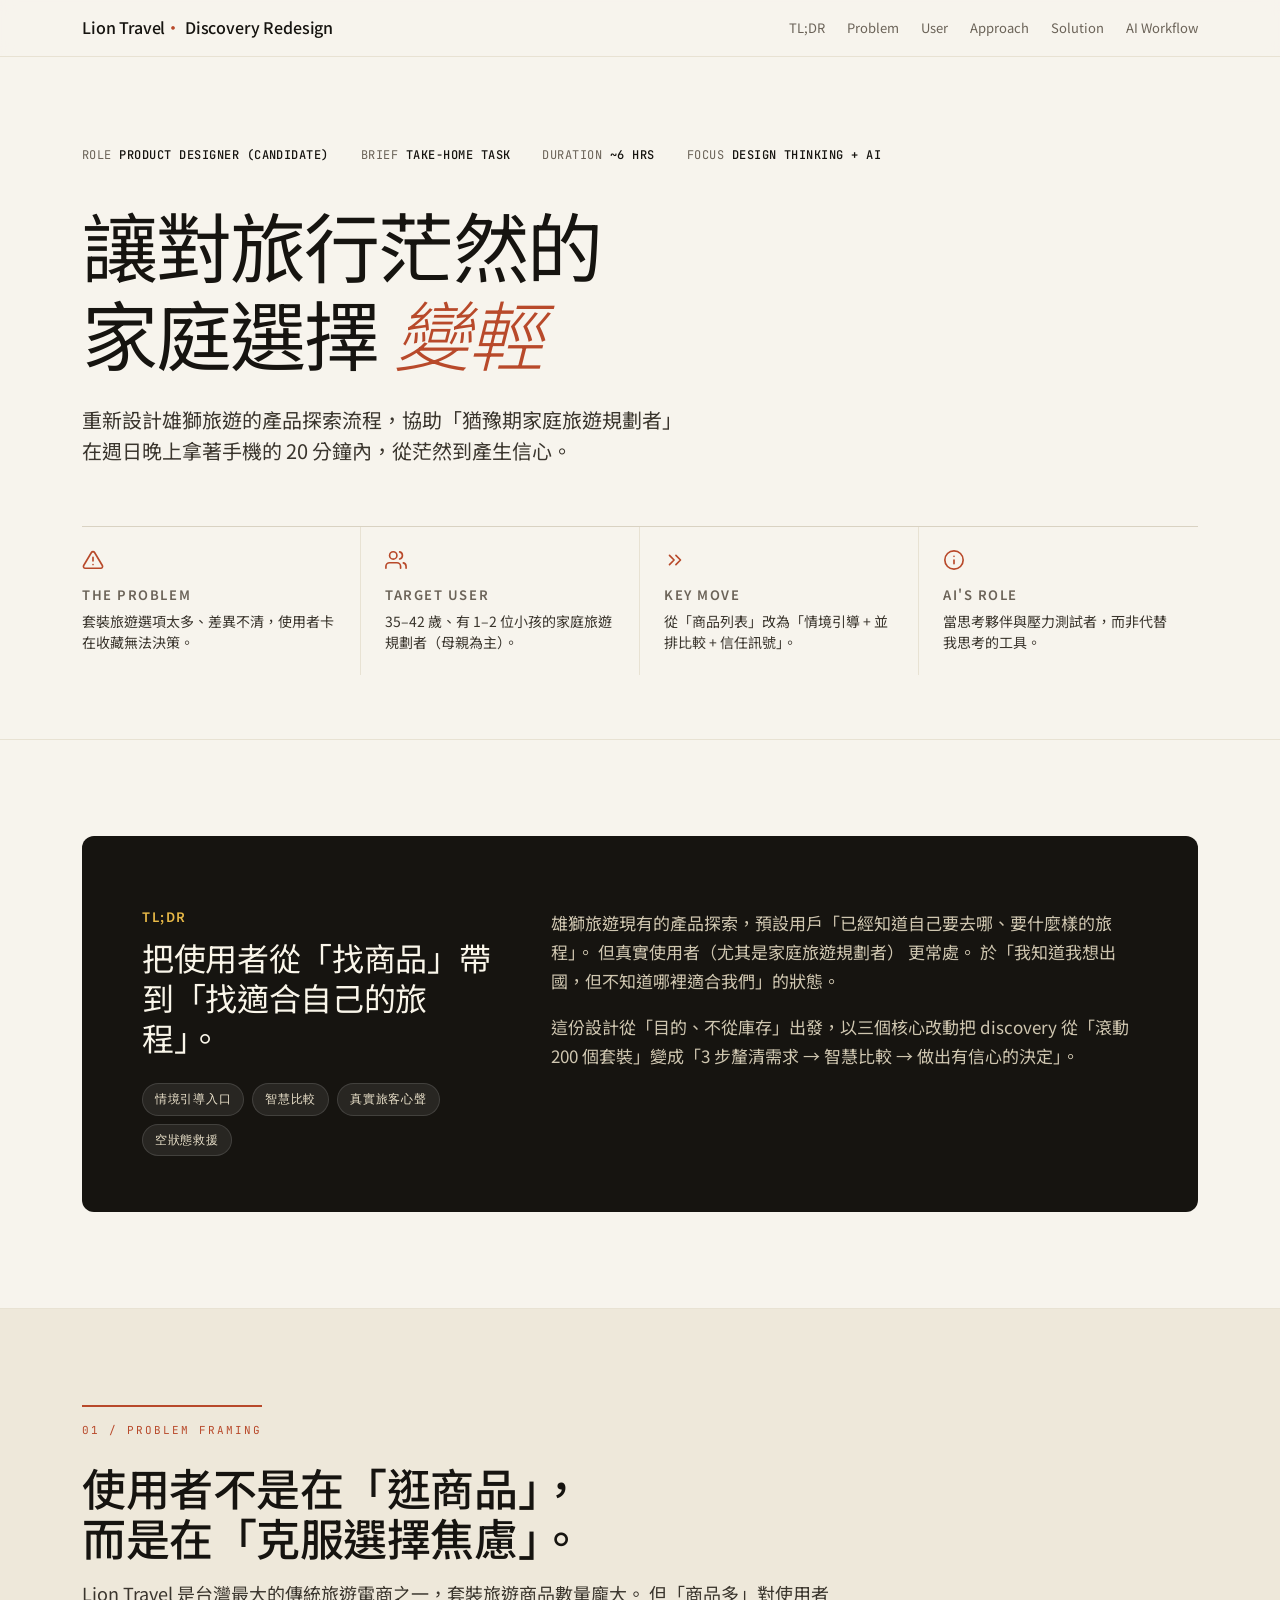
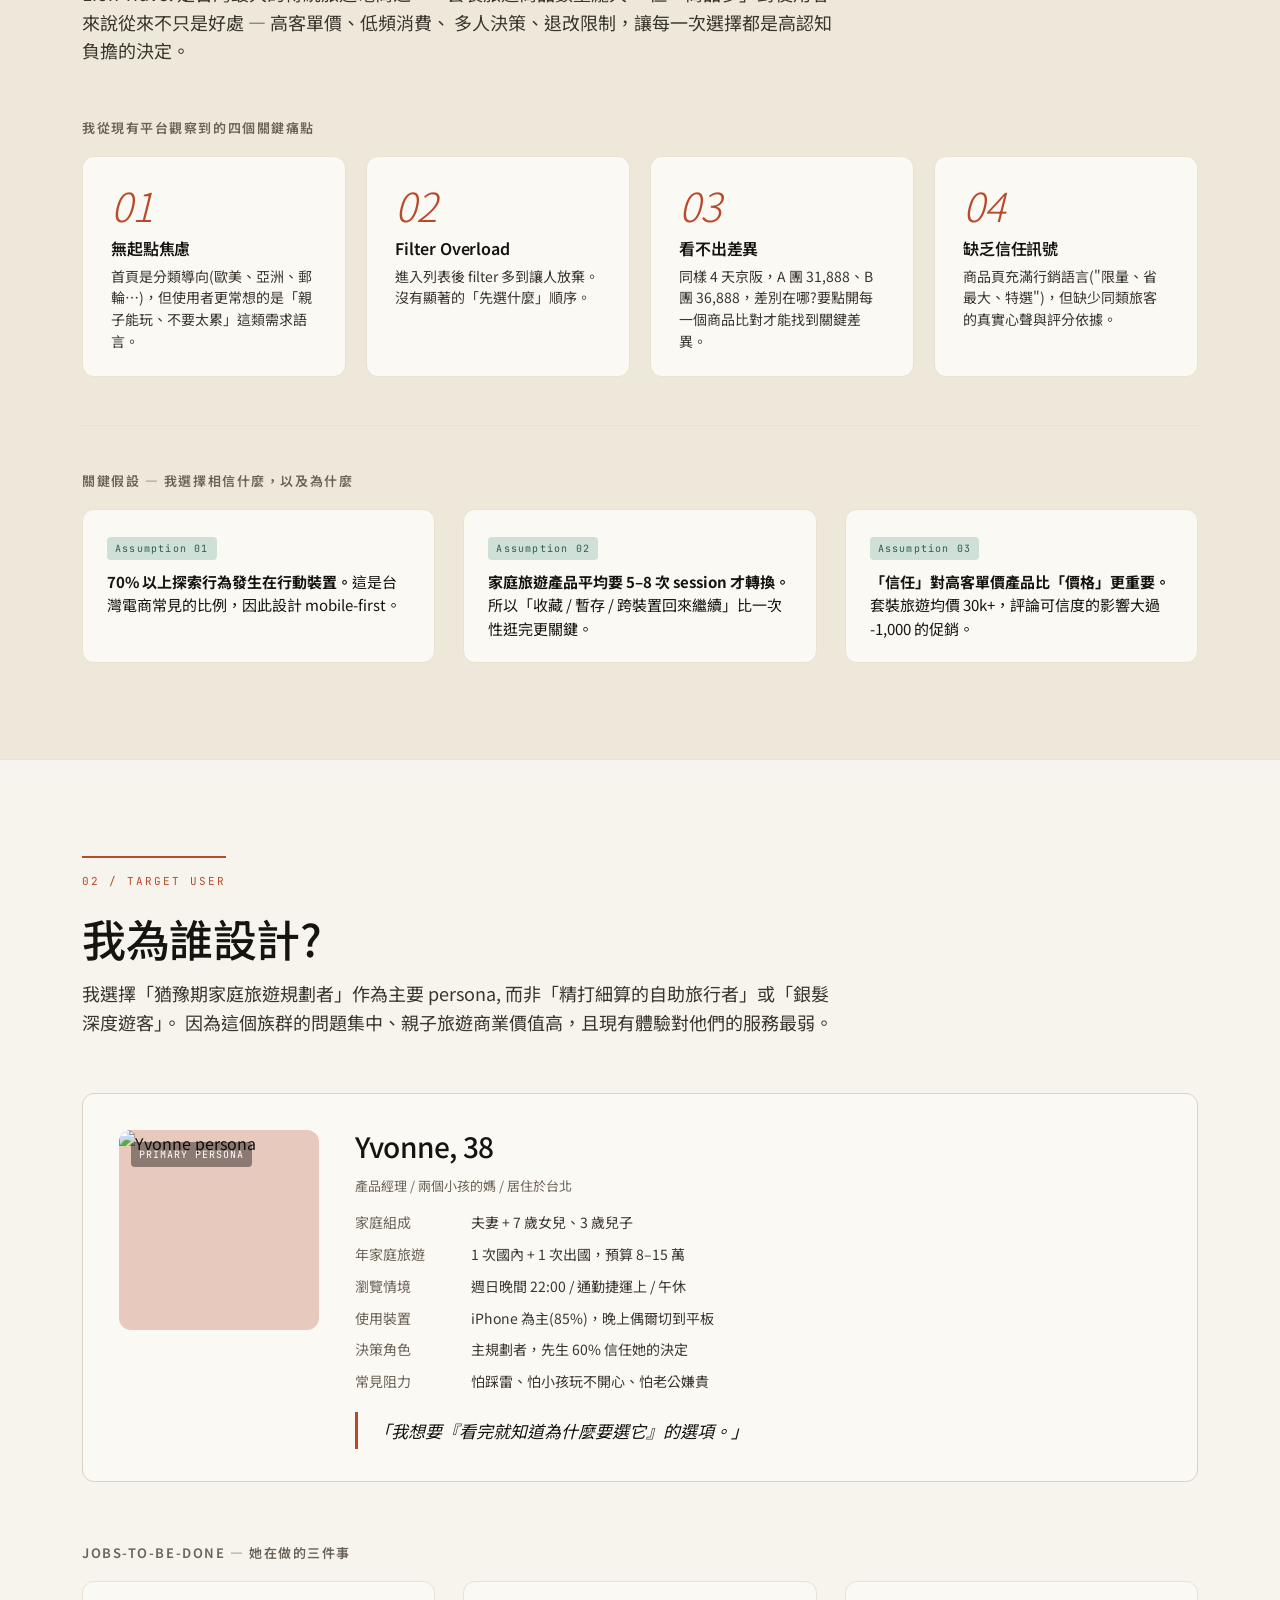
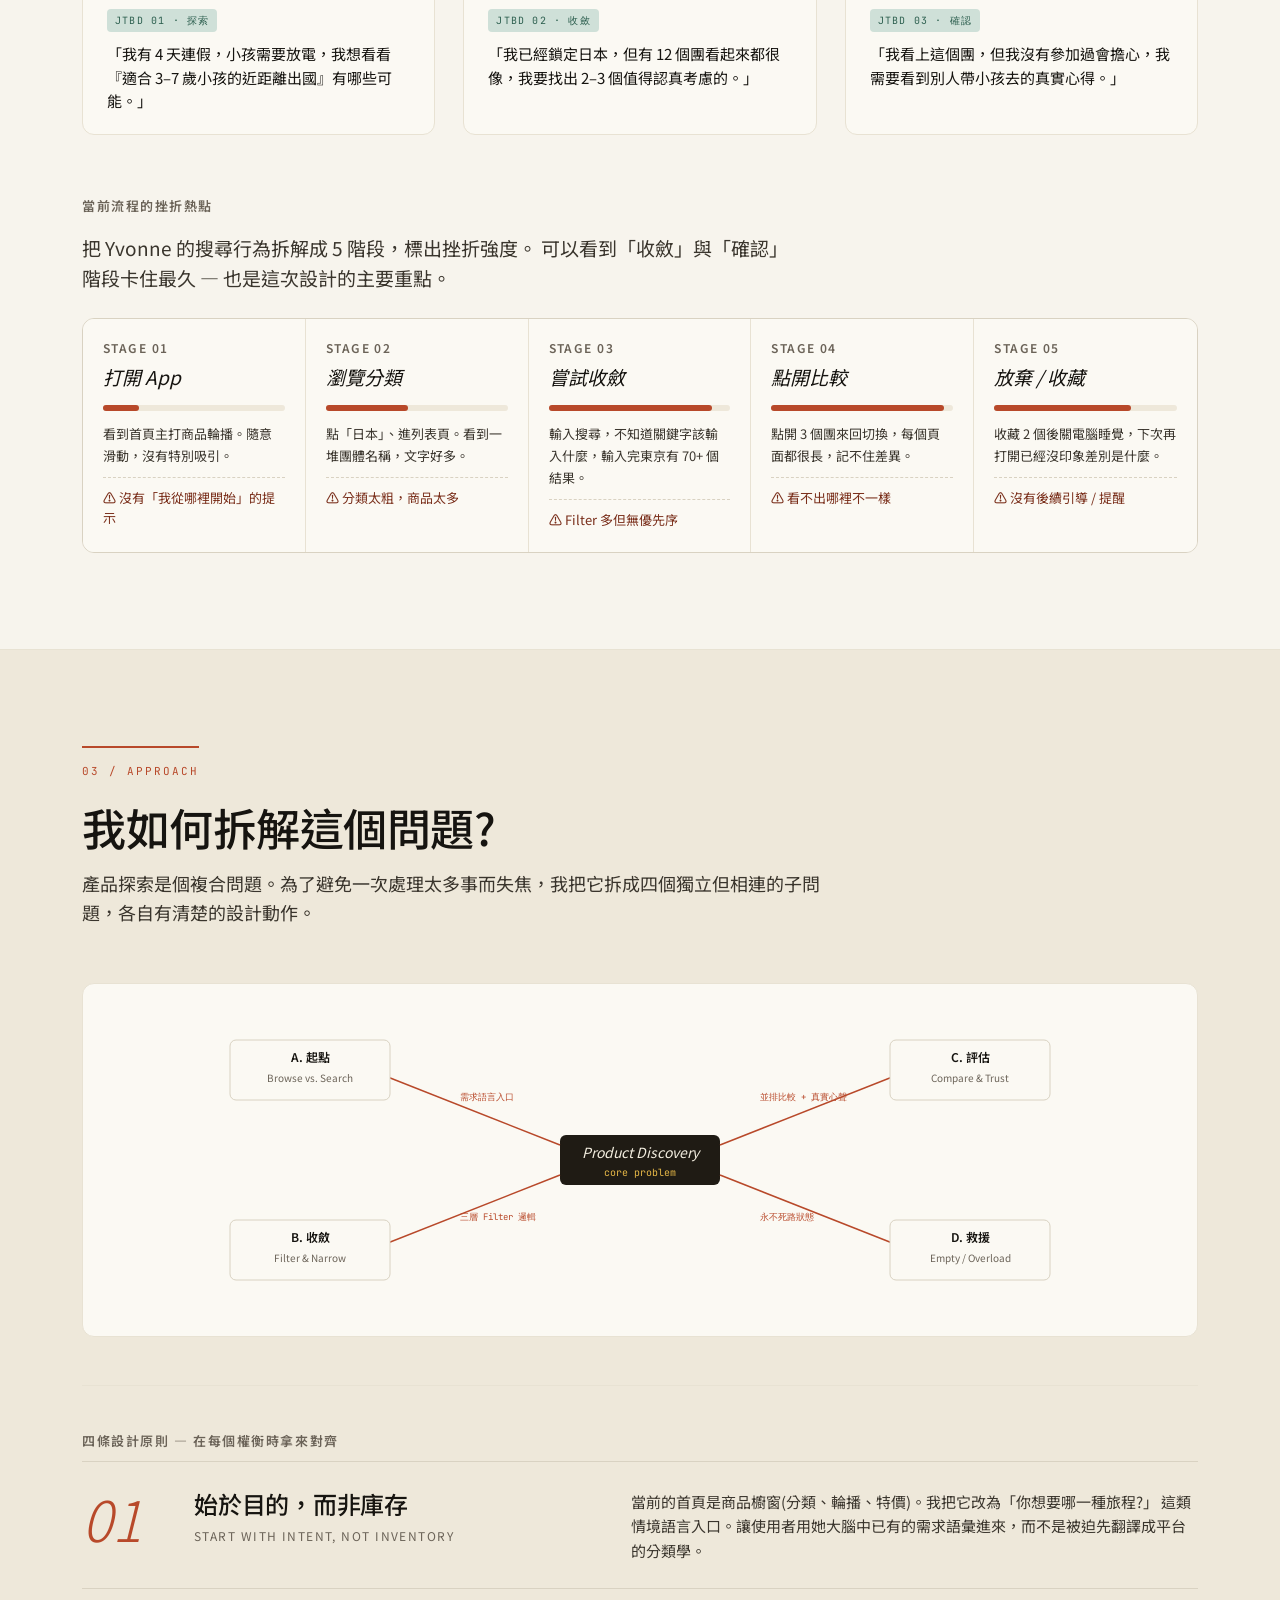
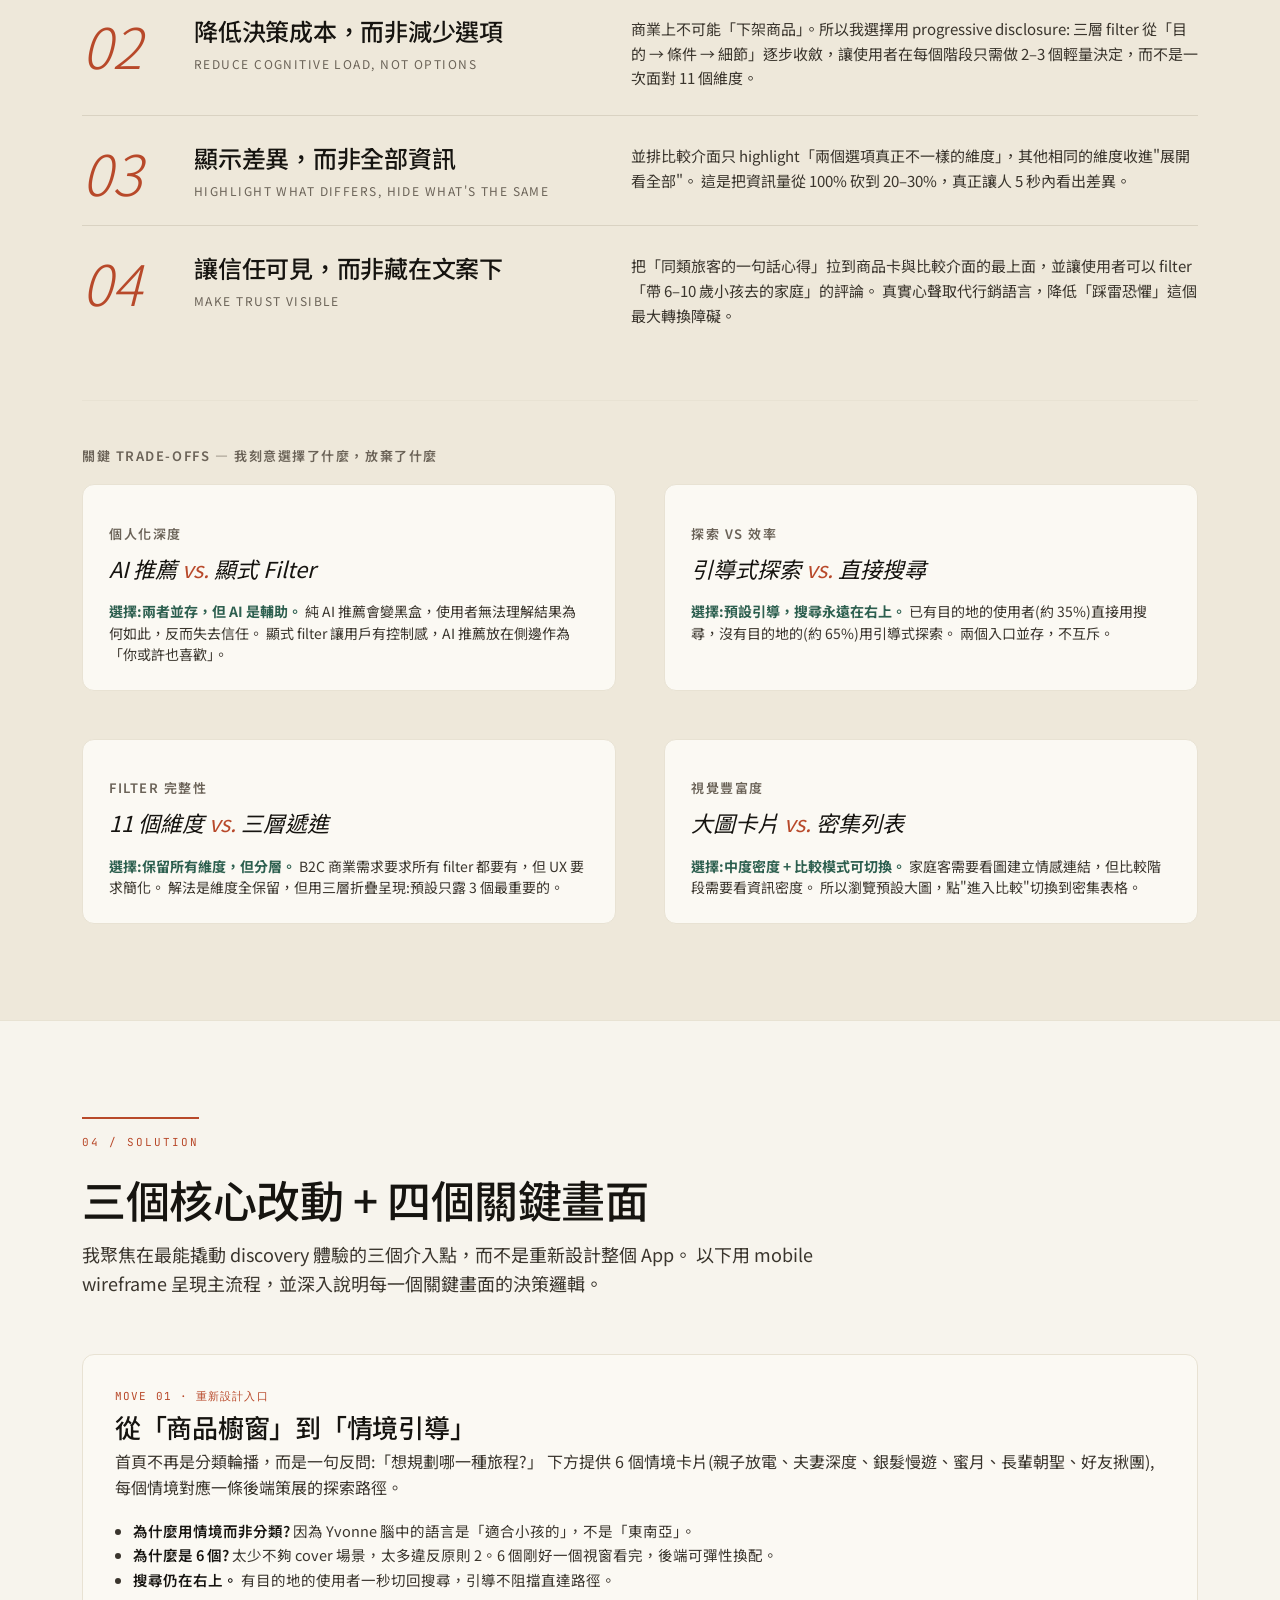
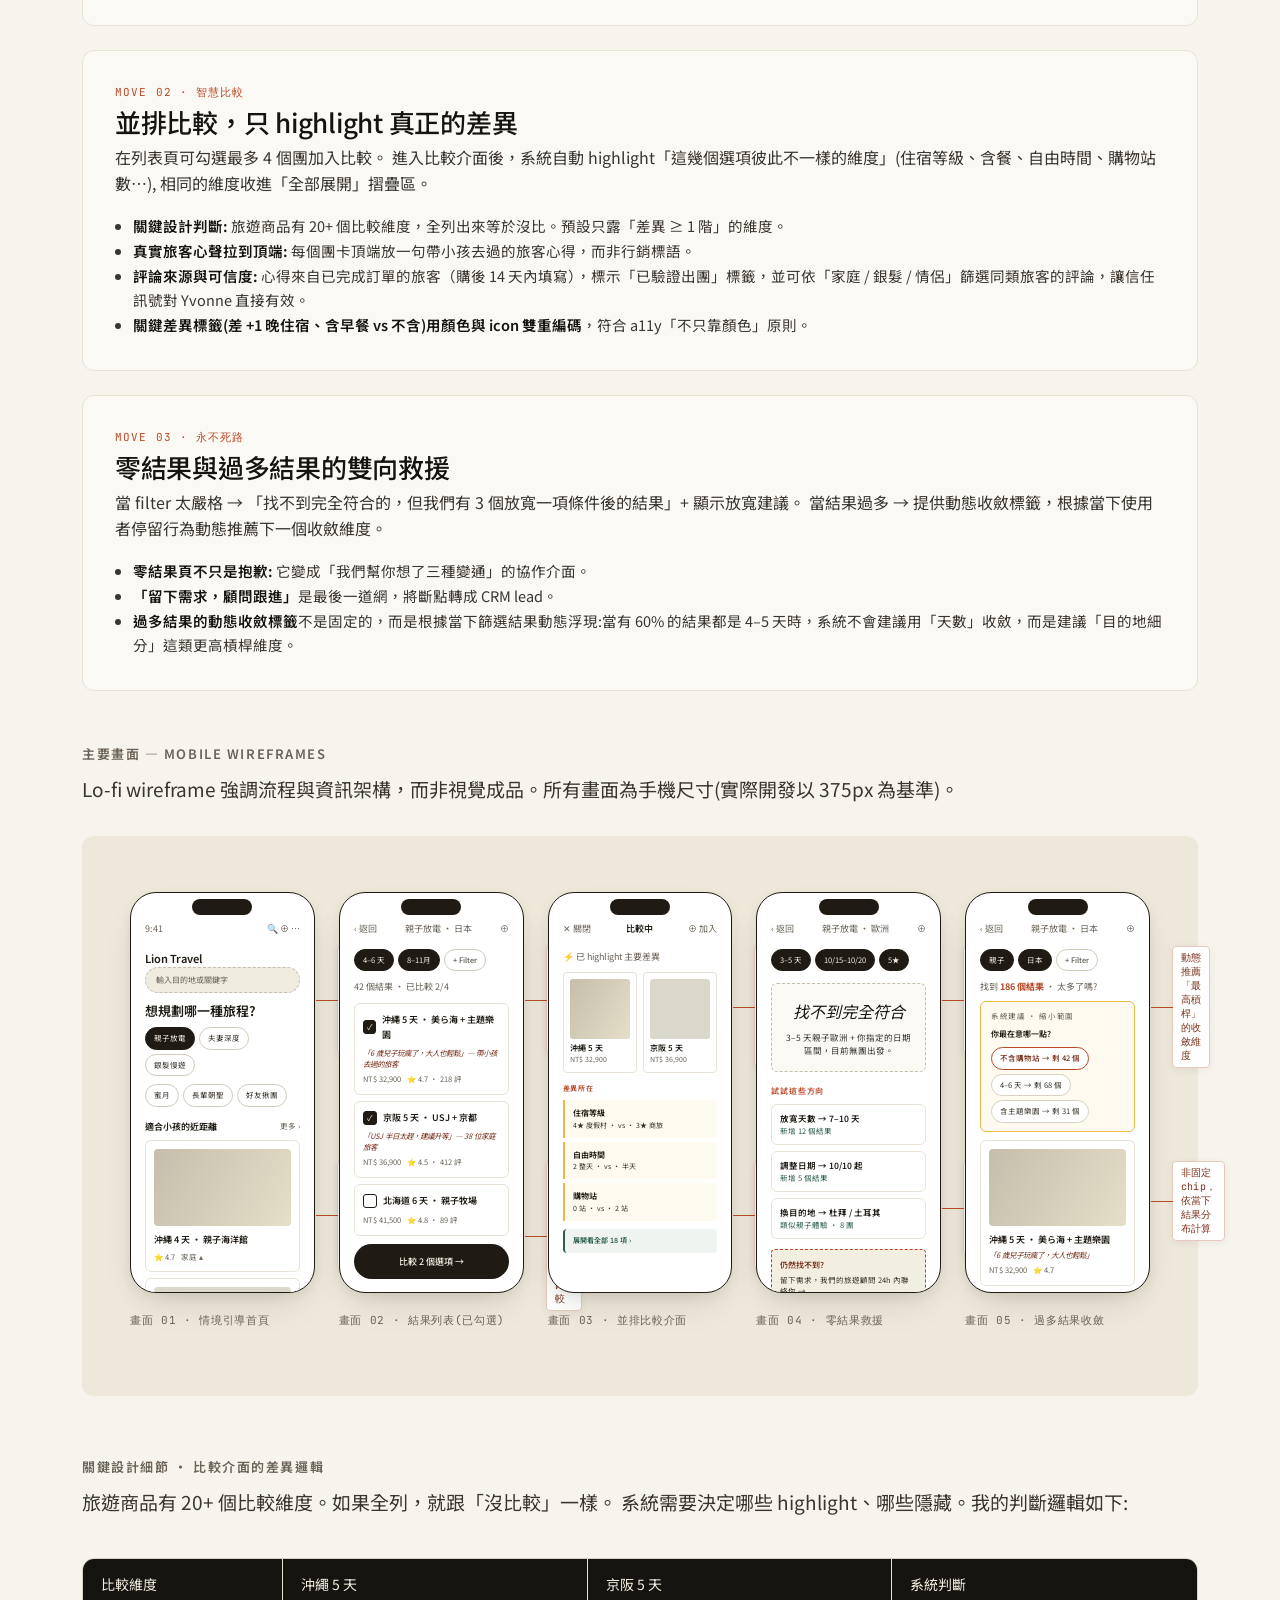
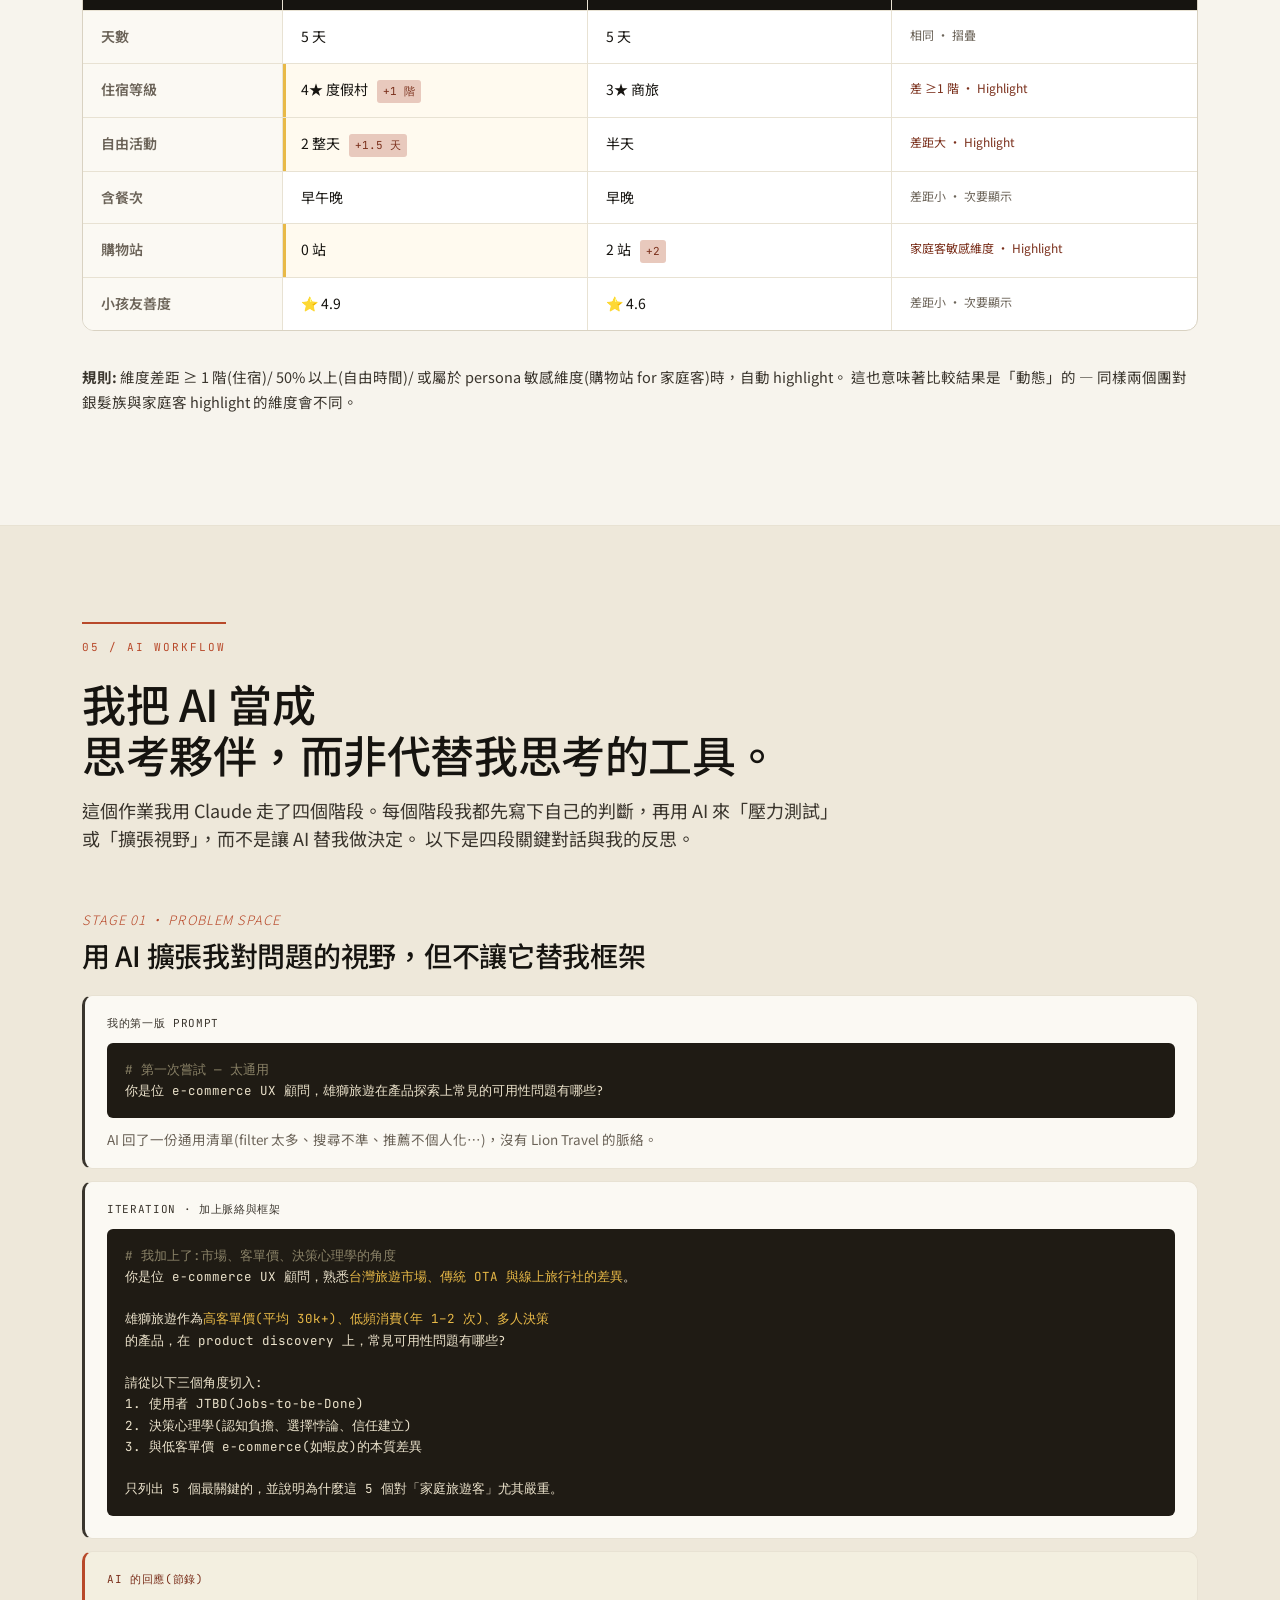
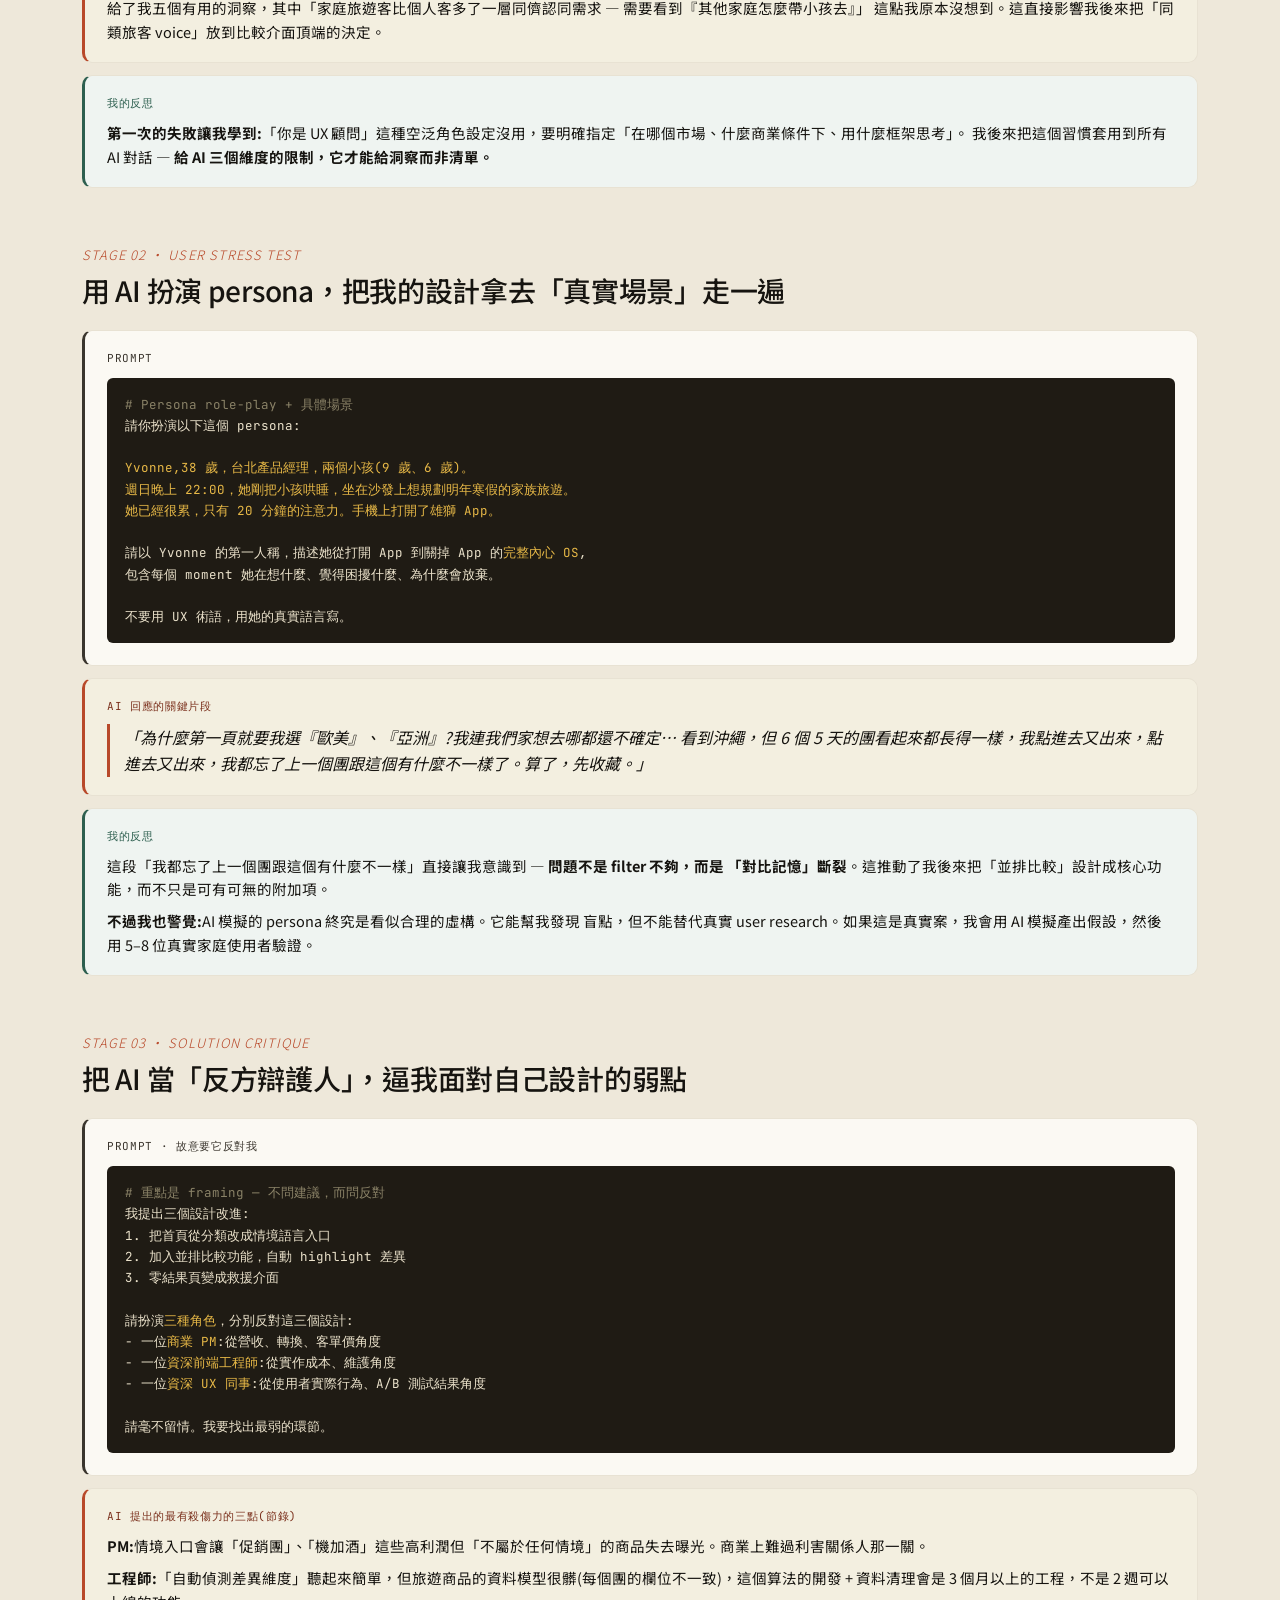
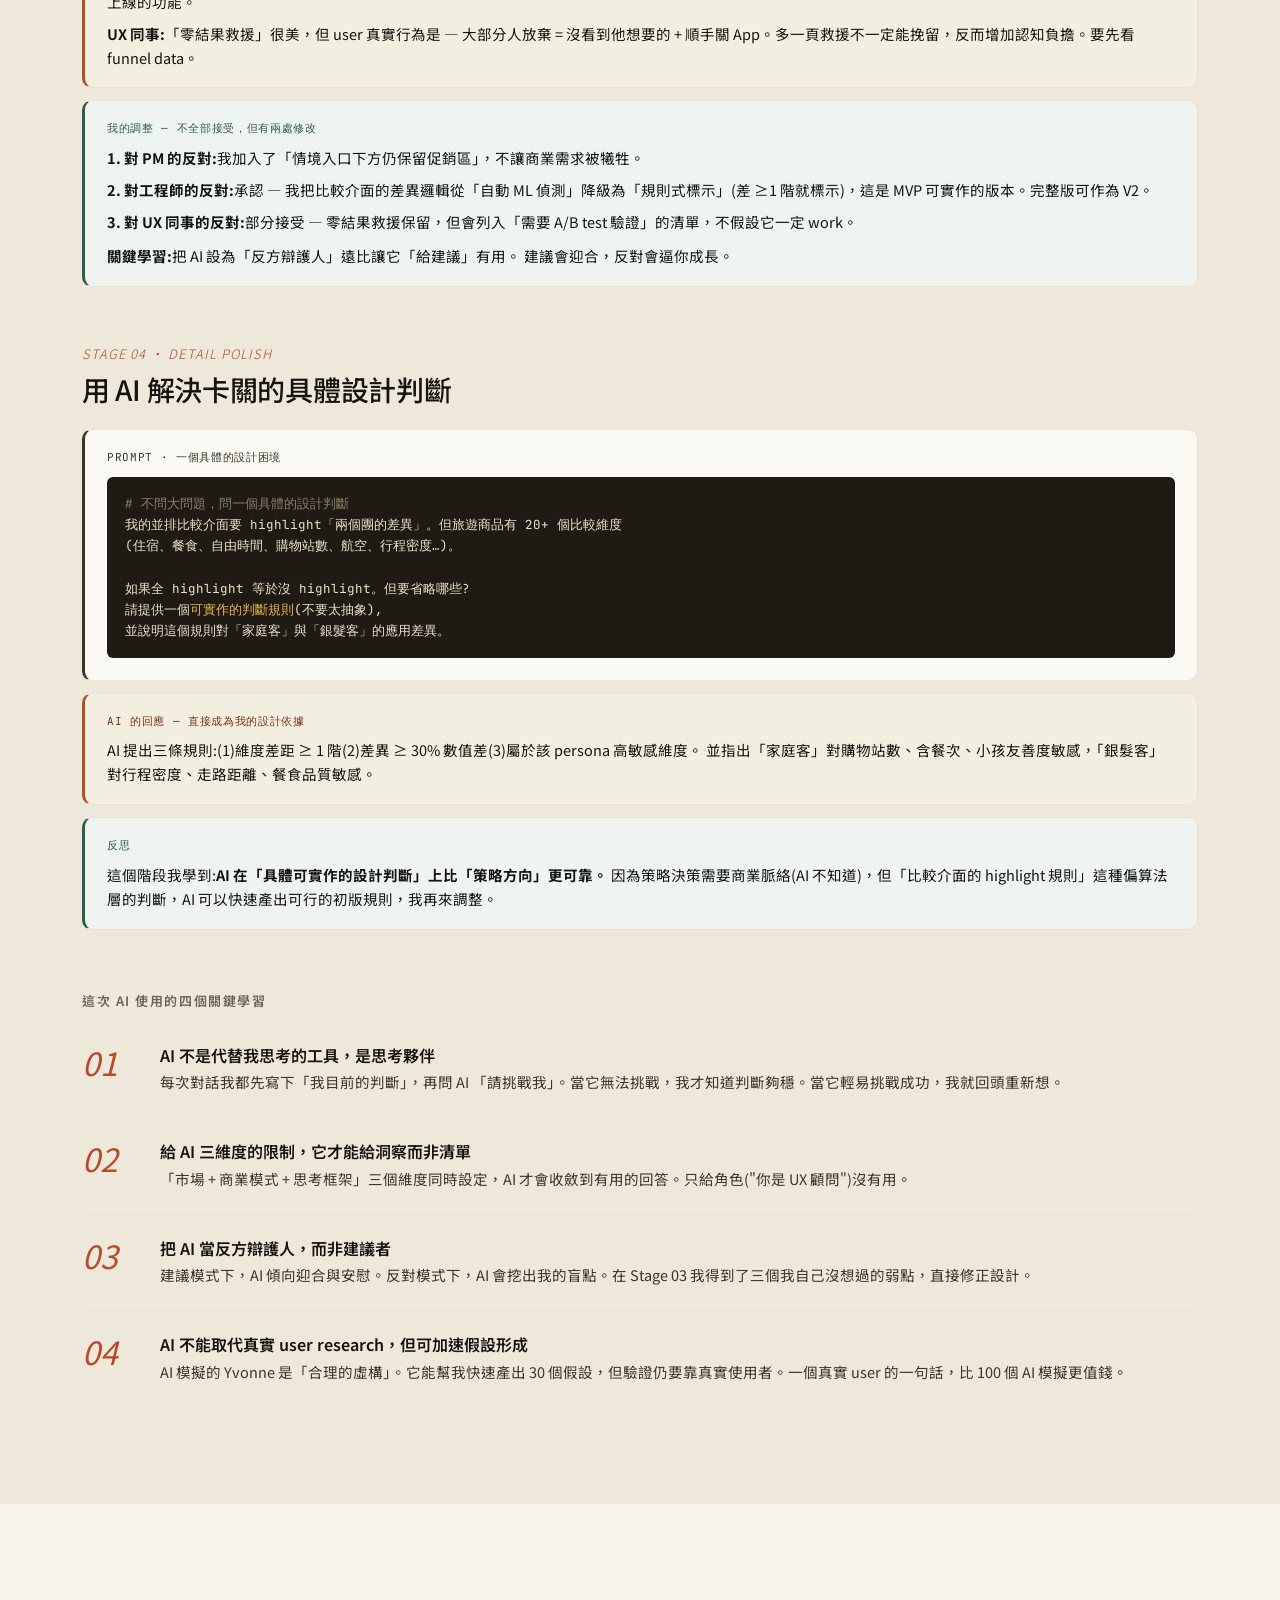
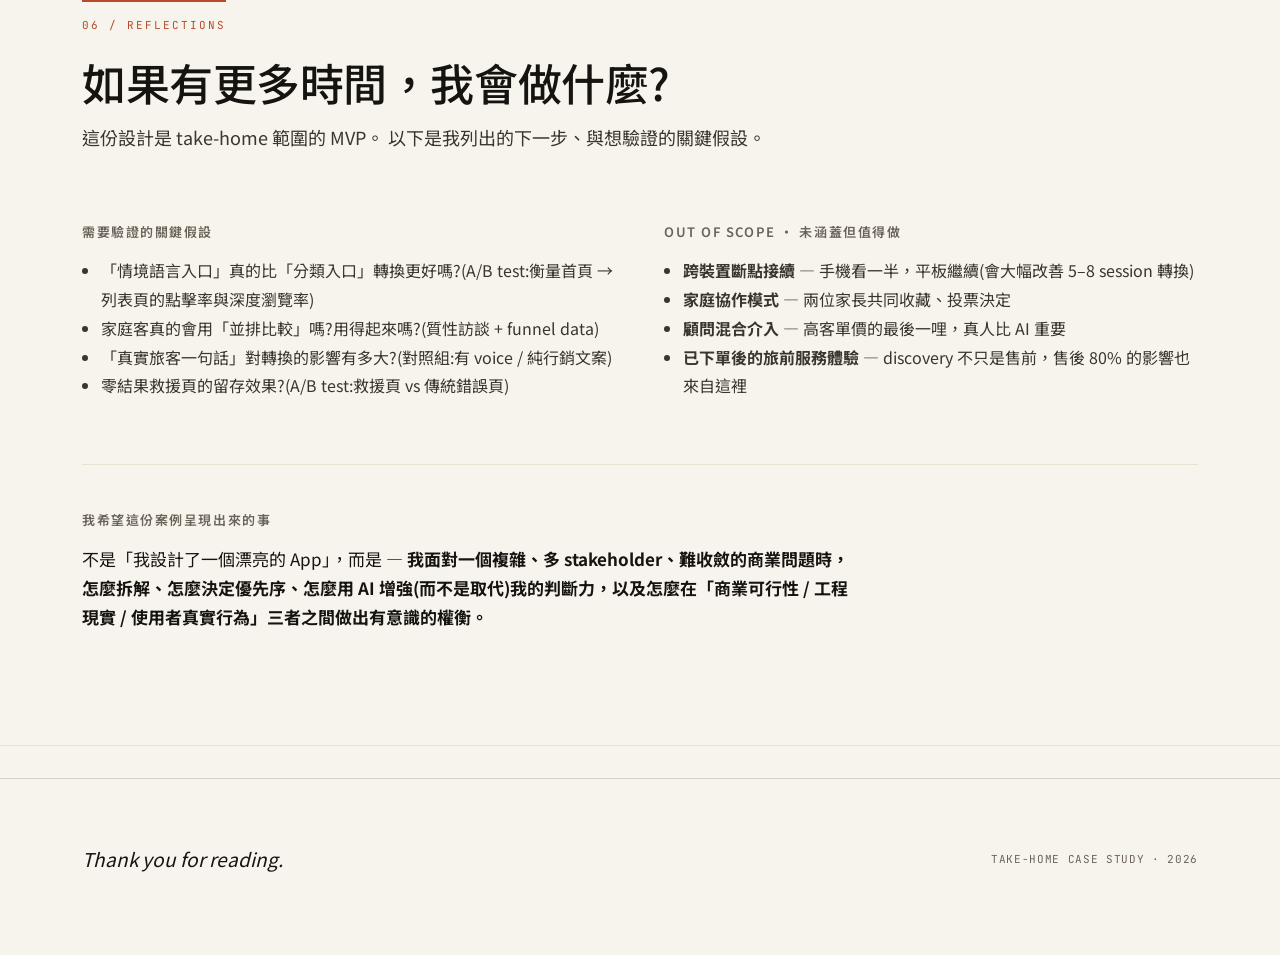
==== Homeworks/lion2026.html @ f4b55323 "Add Lion Travel case study and update portfolio - Add Homeworks/lion2026.html: UX case study for Lio" ====
<!DOCTYPE html>
<html lang="zh-Hant">
<head>
<meta charset="UTF-8">
<meta name="viewport" content="width=device-width, initial-scale=1.0">
<title>雄獅旅遊 · 產品探索體驗重設計 — Take-home Case Study</title>
<link rel="preconnect" href="https://fonts.googleapis.com">
<link rel="preconnect" href="https://fonts.gstatic.com" crossorigin>
<link href="https://fonts.googleapis.com/css2?family=Noto+Sans+TC:wght@300;400;500;600;700&family=JetBrains+Mono:wght@400;500&display=swap" rel="stylesheet">
<style>
  :root{
    --bg: #F7F4ED;
    --bg-warm: #EEE8DA;
    --ink: #161410;
    --ink-2: #3A352D;
    --ink-3: #6B6358;
    --line: #D9D2C2;
    --line-soft: #E8E2D3;
    --accent: #B8492A;          /* warm terracotta */
    --accent-soft: #E8C9BD;
    --accent-deep: #7A2F1B;
    --signal: #2D5F4F;           /* deep teal for callouts */
    --signal-soft: #CFE0D8;
    --yellow: #E8B947;
    --display: 'Noto Sans TC', 'Helvetica Neue', sans-serif;
    --serif: 'Noto Sans TC', 'Helvetica Neue', sans-serif;
    --sans: 'Noto Sans TC', 'Helvetica Neue', sans-serif;
    --mono: 'JetBrains Mono', monospace;
    --radius: 4px;
    --r-big: 12px;
  }

  *{ box-sizing: border-box; }
  html{ scroll-behavior: smooth; }
  body{
    margin: 0;
    background: var(--bg);
    color: var(--ink);
    font-family: var(--sans);
    font-size: 16px;
    line-height: 1.7;
    -webkit-font-smoothing: antialiased;
    text-rendering: optimizeLegibility;
  }

  /* Layout */
  .wrap{ max-width: 1180px; margin: 0 auto; padding: 0 32px; }
  .narrow{ max-width: 760px; margin-left: auto; margin-right: auto; }

  /* Typography */
  h1,h2,h3,h4{ font-family: var(--display); font-weight: 500; letter-spacing: -0.01em; line-height: 1.15; color: var(--ink); }
  h1{ font-size: clamp(40px, 6vw, 76px); font-weight: 400; letter-spacing: -0.025em; }
  h2{ font-size: clamp(28px, 3.6vw, 44px); margin-top: 0; }
  h3{ font-size: clamp(20px, 2.2vw, 26px); font-weight: 600; }
  h4{ font-family: var(--sans); font-size: 13px; font-weight: 600; letter-spacing: 0.12em; text-transform: uppercase; color: var(--ink-3); margin-bottom: 12px; }
  p{ color: var(--ink-2); }
  .lead{ font-size: 19px; line-height: 1.6; color: var(--ink-2); }
  .display-quote{ font-family: var(--display); font-style: italic; font-weight: 300; font-size: clamp(22px, 3vw, 32px); line-height: 1.4; color: var(--ink); }

  a{ color: var(--accent-deep); text-decoration: none; border-bottom: 1px solid var(--accent-soft); }
  a:hover{ border-bottom-color: var(--accent-deep); }

  /* Top bar */
  .topbar{
    position: sticky; top: 0; z-index: 100;
    background: rgba(247, 244, 237, 0.92);
    backdrop-filter: saturate(140%) blur(8px);
    border-bottom: 1px solid var(--line-soft);
  }
  .topbar-inner{ display: flex; align-items: center; justify-content: space-between; height: 56px; }
  .brand{ font-family: var(--display); font-size: 16px; font-weight: 500; letter-spacing: -0.01em; color: var(--ink); }
  .brand .dot{ color: var(--accent); }
  .toc{ display: flex; gap: 22px; font-size: 13px; color: var(--ink-3); }
  .toc a{ color: var(--ink-3); border: none; }
  .toc a:hover{ color: var(--ink); }
  @media (max-width: 720px){ .toc{ display: none; } }

  /* Hero */
  .hero{ padding: 88px 0 64px; border-bottom: 1px solid var(--line-soft); }
  .hero .meta-row{
    display: flex; gap: 32px; flex-wrap: wrap;
    font-family: var(--mono); font-size: 12px; letter-spacing: 0.04em;
    color: var(--ink-3); text-transform: uppercase;
    margin-bottom: 36px;
  }
  .hero .meta-row span strong{ color: var(--ink); font-weight: 500; }
  .hero h1{ margin: 0 0 28px; max-width: 14ch; }
  .hero h1 em{ font-style: italic; color: var(--accent); font-weight: 300; }
  .hero-sub{ max-width: 56ch; font-size: 20px; line-height: 1.55; color: var(--ink-2); }
  .hero-grid{
    margin-top: 60px;
    display: grid; grid-template-columns: 1fr 1fr 1fr 1fr; gap: 0;
    border-top: 1px solid var(--line);
  }
  .hero-grid > div{ padding: 22px 24px; border-right: 1px solid var(--line-soft); }
  .hero-grid > div:first-child{ padding-left: 0; }
  .hero-grid > div:last-child{ border-right: none; }
  .hero-grid h4{ margin-bottom: 8px; }
  .hero-grid p{ margin: 0; font-size: 14px; line-height: 1.5; color: var(--ink-2); }
  .hero-grid .hero-icon{ display: block; color: var(--accent); margin-bottom: 14px; }
  .hero-grid .hero-icon svg{ display: block; }
  @media (max-width: 760px){ .hero-grid{ grid-template-columns: 1fr 1fr; } .hero-grid > div{ border-bottom: 1px solid var(--line-soft); } }

  /* Section frame */
  section.block{ padding: 96px 0; border-bottom: 1px solid var(--line-soft); }
  @media (max-width: 760px){ section.block{ padding: 64px 0; } }
  .wrap{ max-width: 1180px; margin: 0 auto; padding: 0 32px; }
  @media (max-width: 560px){ .wrap{ padding: 0 20px; } }
  section.block.alt{ background: var(--bg-warm); }
  .section-label{
    display: inline-block;
    font-family: var(--mono); font-size: 11px; letter-spacing: 0.18em;
    text-transform: uppercase; color: var(--accent);
    padding: 4px 0; margin-bottom: 18px;
    border-top: 2px solid var(--accent); padding-top: 14px;
  }

  /* TL;DR card */
  .tldr-card{
    background: var(--ink); color: #F2EDDF;
    padding: 56px 60px; border-radius: var(--r-big);
    display: grid; grid-template-columns: 1.2fr 2fr; gap: 56px;
  }
  .tldr-card h4{ color: var(--yellow); }
  .tldr-card h2{ color: #FAF6EA; margin-top: 8px; font-weight: 400; font-size: 32px; line-height: 1.25; }
  .tldr-card p{ color: #CFC6B0; font-size: 16px; }
  .tldr-card .pill-row{ display: flex; flex-wrap: wrap; gap: 8px; margin-top: 18px; }
  .tldr-card .pill{ font-size: 12px; padding: 5px 12px; border-radius: 999px; background: rgba(255,255,255,0.08); color: #ECE3CC; border: 1px solid rgba(255,255,255,0.12); }
  @media (max-width: 760px){ .tldr-card{ grid-template-columns: 1fr; padding: 36px 28px; gap: 24px; } }

  /* Generic grid */
  .grid-2{ display: grid; grid-template-columns: 1fr 1fr; gap: 48px; }
  .grid-3{ display: grid; grid-template-columns: repeat(3, 1fr); gap: 28px; }
  .grid-4{ display: grid; grid-template-columns: repeat(4, 1fr); gap: 20px; }
  @media (max-width: 880px){ .grid-2{ grid-template-columns: 1fr; gap: 32px; } .grid-3, .grid-4{ grid-template-columns: 1fr 1fr; } }
  @media (max-width: 560px){ .grid-3, .grid-4{ grid-template-columns: 1fr; } }

  /* Insight cards */
  .insight{
    background: #FBF9F3; border: 1px solid var(--line-soft);
    border-radius: var(--r-big); padding: 28px 28px 24px;
  }
  .insight .num{
    font-family: var(--display); font-style: italic; font-weight: 300;
    font-size: 40px; color: var(--accent); line-height: 1;
    margin-bottom: 14px;
  }
  .insight h3{ font-family: var(--sans); font-size: 16px; font-weight: 600; margin: 0 0 8px; }
  .insight p{ font-size: 14px; line-height: 1.55; margin: 0; color: var(--ink-2); }

  /* Persona card */
  .persona{
    background: #FBF9F3; border: 1px solid var(--line);
    border-radius: var(--r-big); padding: 36px 36px 32px;
    display: grid; grid-template-columns: 200px 1fr; gap: 36px;
    align-items: start;
  }
  .persona .avatar{
    width: 100%; aspect-ratio: 1; border-radius: var(--r-big);
    background: var(--accent-soft);
    display: flex; align-items: flex-end; justify-content: center;
    position: relative; overflow: hidden;
  }
  .persona .avatar img{
    position: absolute; inset: 0; width: 100%; height: 100%;
    object-fit: cover; object-position: center center;
  }
  .persona .avatar .label{
    position: absolute; top: 12px; left: 12px;
    font-family: var(--mono); font-size: 10px; letter-spacing: 0.1em;
    background: rgba(0,0,0,0.4); color: #FFF; padding: 4px 8px; border-radius: 4px;
  }
  .persona h3{ margin: 0 0 4px; font-family: var(--display); font-size: 28px; font-weight: 500; }
  .persona .role-tag{ font-size: 13px; color: var(--ink-3); margin-bottom: 14px; }
  .persona dl{ margin: 0; display: grid; grid-template-columns: 100px 1fr; gap: 8px 16px; font-size: 14px; }
  .persona dt{ color: var(--ink-3); }
  .persona dd{ margin: 0; color: var(--ink-2); }
  .persona blockquote{
    border-left: 3px solid var(--accent); margin: 18px 0 0;
    padding: 6px 0 6px 16px;
    font-family: var(--display); font-style: italic; font-size: 17px; color: var(--ink); line-height: 1.5;
  }
  @media (max-width: 760px){ .persona{ grid-template-columns: 1fr; } .persona .avatar{ max-width: 160px; } }

  /* JTBD row */
  .jtbd{ background: #FBF9F3; border: 1px solid var(--line-soft); border-radius: var(--r-big); padding: 22px 24px; }
  .jtbd .tag{ display: inline-block; font-family: var(--mono); font-size: 10px; letter-spacing: 0.12em; background: var(--signal-soft); color: var(--signal); padding: 3px 8px; border-radius: 4px; margin-bottom: 10px; }
  .jtbd p{ margin: 0; font-size: 15px; color: var(--ink); line-height: 1.55; }

  /* Journey */
  .journey{
    display: grid; grid-template-columns: repeat(5, 1fr); gap: 0;
    border: 1px solid var(--line); border-radius: var(--r-big);
    overflow: hidden;
    margin-top: 24px;
  }
  .journey > div{ padding: 22px 20px; border-right: 1px solid var(--line-soft); background: #FBF9F3; }
  .journey > div:last-child{ border-right: none; }
  .journey h4{ margin: 0 0 6px; font-family: var(--sans); font-size: 12px; }
  .journey .stage{ font-family: var(--display); font-style: italic; font-size: 19px; margin-bottom: 12px; color: var(--ink); }
  .journey .pain{ font-size: 13px; line-height: 1.5; color: var(--accent-deep); border-top: 1px dashed var(--line); padding-top: 10px; margin-top: 10px; }
  .journey .pain::before{ content: "⚠ "; font-weight: 600; }
  .journey .emoji-bar{ height: 6px; background: var(--bg-warm); border-radius: 4px; margin-bottom: 12px; position: relative; }
  .journey .emoji-bar .level{ position: absolute; left: 0; top: 0; height: 100%; border-radius: 4px; background: var(--accent); }
  @media (max-width: 880px){ .journey{ grid-template-columns: 1fr; } .journey > div{ border-right: none; border-bottom: 1px solid var(--line-soft); } }

  /* Principles */
  .principle{
    border-top: 1px solid var(--line); padding: 28px 0 24px;
    display: grid; grid-template-columns: 80px 1fr 1.4fr; gap: 32px; align-items: start;
  }
  .principle .pnum{ font-family: var(--display); font-style: italic; font-weight: 300; font-size: 56px; line-height: 1; color: var(--accent); }
  .principle h3{ font-family: var(--display); font-weight: 500; font-size: 24px; line-height: 1.2; margin: 0; }
  .principle .en{ display: block; font-family: var(--sans); font-size: 12px; letter-spacing: 0.12em; text-transform: uppercase; color: var(--ink-3); margin-top: 8px; }
  .principle p{ margin: 0; font-size: 15px; line-height: 1.65; }
  @media (max-width: 760px){ .principle{ grid-template-columns: 1fr; gap: 12px; } .principle .pnum{ font-size: 36px; } }

  /* Trade-off */
  .tradeoff{ background: #FBF9F3; border: 1px solid var(--line-soft); border-radius: var(--r-big); padding: 24px 26px; }
  .tradeoff h4{ margin-bottom: 4px; }
  .tradeoff .vs{ font-family: var(--display); font-style: italic; font-size: 22px; margin: 8px 0 14px; color: var(--ink); }
  .tradeoff .vs span{ color: var(--accent); }
  .tradeoff .decision{ font-size: 14px; line-height: 1.55; color: var(--ink-2); }
  .tradeoff .decision strong{ color: var(--signal); }

  /* Wireframe section */
  .wire-wrap{
    background: var(--bg-warm);
    border-radius: var(--r-big);
    padding: 56px 48px;
    margin: 32px 0;
  }
  .wire-caption{ margin-top: 18px; font-family: var(--mono); font-size: 11px; letter-spacing: 0.06em; color: var(--ink-3); text-transform: uppercase; }
  .wire-flow{
    display: grid; grid-template-columns: repeat(5, 1fr); gap: 24px;
    align-items: start;
  }
  @media (max-width: 1100px){ .wire-flow{ grid-template-columns: repeat(3, 1fr); } }
  @media (max-width: 880px){ .wire-flow{ grid-template-columns: 1fr 1fr; } }
  @media (max-width: 480px){ .wire-flow{ grid-template-columns: 1fr; } }

  /* Mobile frame (wireframe) */
  .phone{
    background: #FFFFFF;
    border: 1.5px solid #1F1B14;
    border-radius: 26px;
    aspect-ratio: 9 / 19.5;
    overflow: hidden;
    position: relative;
    box-shadow: 0 4px 12px rgba(0,0,0,0.06), 0 16px 40px -16px rgba(0,0,0,0.18);
  }
  .phone .notch{
    position: absolute; top: 6px; left: 50%; transform: translateX(-50%);
    width: 60px; height: 16px; background: #1F1B14; border-radius: 12px; z-index: 2;
  }
  .phone .screen{
    position: absolute; inset: 0; padding: 28px 14px 14px;
    overflow: hidden;
    font-family: var(--sans);
  }
  /* wireframe blocks */
  .wb{ background: #F0EDE6; border-radius: 4px; }
  .wb-line{ height: 8px; background: #DCD7CB; border-radius: 4px; margin-bottom: 6px; }
  .wb-line.short{ width: 60%; }
  .wb-line.mid{ width: 80%; }
  .wb-line.thin{ height: 5px; background: #E5E1D6; }
  .wb-block{ background: #E8E3D6; border-radius: 4px; padding: 8px; margin-bottom: 8px; }
  .wb-stroke{ border: 1px dashed #C5BEAC; border-radius: 4px; padding: 8px; }

  /* Wireframe-specific styles */
  .phone .ph-header{
    display: flex; justify-content: space-between; align-items: center;
    margin-bottom: 12px; font-size: 9px; color: #6B6358;
  }
  .phone .ph-h-title{ font-family: var(--display); font-weight: 600; font-size: 11px; color: #1F1B14; }
  .phone .ph-search{
    background: #EFEBDF; border: 1px dashed #C5BEAC; border-radius: 999px;
    height: 26px; display: flex; align-items: center; padding: 0 10px;
    font-size: 8px; color: #6B6358; margin-bottom: 10px;
  }
  .phone .ph-h2{ font-family: var(--display); font-size: 13px; font-weight: 600; color: #1F1B14; margin: 6px 0 8px; line-height: 1.2; }
  .phone .ph-label{ font-size: 8px; color: #6B6358; text-transform: uppercase; letter-spacing: 0.08em; margin-bottom: 4px; }
  .phone .ph-chip-row{ display: flex; gap: 4px; flex-wrap: wrap; margin-bottom: 8px; }
  .phone .ph-chip{
    background: #FFFFFF; border: 1px solid #D1CBBC;
    border-radius: 999px; padding: 4px 8px; font-size: 7.5px; color: #3A352D;
  }
  .phone .ph-chip.on{ background: #1F1B14; color: #F2EDDF; border-color: #1F1B14; }
  .phone .ph-chip.accent{ background: #FBE7DE; border-color: #B8492A; color: #7A2F1B; }
  .phone .ph-card{
    background: #FFFFFF; border: 1px solid #E8E3D6; border-radius: 6px;
    padding: 8px; margin-bottom: 6px;
  }
  .phone .ph-card-img{ background: #DCD7CB; aspect-ratio: 16/9; border-radius: 4px; margin-bottom: 6px; }
  .phone .ph-card-img.gradient{ background: linear-gradient(120deg, #C5BEAC 0%, #E5DEC8 100%); }
  .phone .ph-card-title{ font-size: 9px; font-weight: 600; color: #1F1B14; margin-bottom: 3px; }
  .phone .ph-card-meta{ font-size: 7.5px; color: #6B6358; display: flex; gap: 6px; }
  .phone .ph-cta{
    background: #1F1B14; color: #F2EDDF;
    border-radius: 999px; padding: 10px;
    font-size: 9px; text-align: center; font-weight: 500;
    margin-top: 8px;
  }
  .phone .ph-cta.outline{ background: transparent; color: #1F1B14; border: 1px solid #1F1B14; }
  .phone .ph-cta.accent{ background: #B8492A; color: #FFF; }
  .phone .ph-section-title{ display: flex; justify-content: space-between; align-items: center; font-size: 9px; color: #1F1B14; font-weight: 600; margin: 8px 0 6px; }
  .phone .ph-section-title .more{ font-size: 7.5px; color: #6B6358; font-weight: 400; }
  .phone .ph-note{
    background: #FFFAEF; border-left: 2px solid #E8B947;
    padding: 6px 8px; font-size: 7.5px; color: #3A352D; line-height: 1.4;
    border-radius: 0 4px 4px 0; margin: 6px 0;
  }
  .phone .ph-empty{
    background: #FBF9F3; border: 1px dashed #C5BEAC; border-radius: 6px;
    padding: 14px 10px; text-align: center; margin: 12px 0;
  }
  .phone .ph-row{ display: flex; gap: 6px; align-items: center; font-size: 8px; margin-bottom: 4px; }
  .phone .ph-bar{ flex: 1; height: 4px; background: #E8E3D6; border-radius: 2px; position: relative; }
  .phone .ph-bar > div{ position: absolute; left: 0; top: 0; height: 100%; background: #B8492A; border-radius: 2px; }

  /* Annotation callouts on wireframes */
  .annotated{ position: relative; }
  .annot{
    position: absolute;
    font-family: var(--mono); font-size: 10px; letter-spacing: 0.02em;
    color: var(--accent-deep); background: rgba(255,255,255,0.95);
    border: 1px solid var(--accent-soft); border-radius: 4px;
    padding: 4px 8px; line-height: 1.4;
    max-width: 180px;
    box-shadow: 0 2px 8px rgba(0,0,0,0.06);
  }
  .annot::before{
    content: ""; position: absolute;
    width: 22px; height: 1px; background: var(--accent);
  }
  .annot.right{ left: calc(100% + 22px); top: 30%; }
  .annot.right::before{ left: -22px; top: 50%; }
  .annot.right.top{ top: 12%; }
  .annot.right.bot{ top: 60%; }
  .annot.left{ right: calc(100% + 22px); top: 40%; text-align: right; }
  .annot.left::before{ right: -22px; top: 50%; }
  @media (max-width: 1100px){ .annot{ display: none; } }

  /* Comparison feature */
  .compare-table{
    background: #FFFFFF; border: 1px solid var(--line);
    border-radius: var(--r-big); overflow: hidden;
    font-size: 14px;
    margin: 20px 0;
  }
  .compare-table .row{ display: grid; grid-template-columns: 200px 1fr 1fr 1fr; }
  .compare-table .row.head{ background: var(--ink); color: #F2EDDF; }
  .compare-table .cell{ padding: 14px 18px; border-bottom: 1px solid var(--line-soft); border-right: 1px solid var(--line-soft); }
  .compare-table .cell:last-child{ border-right: none; }
  .compare-table .row:last-child .cell{ border-bottom: none; }
  .compare-table .label{ font-weight: 600; color: var(--ink-3); background: #FBF9F3; }
  .compare-table .row.head .cell{ color: #F2EDDF; font-family: var(--display); }
  .compare-table .hl{ background: #FFFAEF; position: relative; }
  .compare-table .hl::before{
    content: ""; position: absolute; left: 0; top: 0; bottom: 0; width: 3px; background: var(--yellow);
  }
  .compare-table .delta{ display: inline-block; font-family: var(--mono); font-size: 11px; color: var(--accent-deep); background: var(--accent-soft); padding: 2px 6px; border-radius: 3px; margin-left: 6px; }
  @media (max-width: 760px){ .compare-table{ font-size: 12px; } .compare-table .row{ grid-template-columns: 100px 1fr 1fr 1fr; } .compare-table .cell{ padding: 10px; } }

  /* AI workflow */
  .ai-stage{ margin-bottom: 56px; }
  .ai-stage-num{ font-family: var(--display); font-style: italic; font-weight: 300; font-size: 13px; letter-spacing: 0.08em; color: var(--accent); text-transform: uppercase; margin-bottom: 8px; }
  .ai-stage h3{ font-family: var(--display); font-weight: 500; font-size: 28px; margin: 0 0 24px; }

  .chat-bubble{
    background: #FBF9F3; border: 1px solid var(--line-soft); border-radius: 10px;
    padding: 18px 22px; margin-bottom: 12px; position: relative;
  }
  .chat-bubble.user{ background: #FBF9F3; border-left: 3px solid var(--ink-2); }
  .chat-bubble.ai{ background: #F3EFE0; border-left: 3px solid var(--accent); }
  .chat-bubble.reflection{ background: #EFF4F1; border-left: 3px solid var(--signal); }
  .chat-bubble .who{ font-family: var(--mono); font-size: 11px; letter-spacing: 0.06em; text-transform: uppercase; color: var(--ink-3); margin-bottom: 8px; }
  .chat-bubble.user .who{ color: var(--ink-2); }
  .chat-bubble.ai .who{ color: var(--accent-deep); }
  .chat-bubble.reflection .who{ color: var(--signal); }
  .chat-bubble p{ margin: 0 0 8px; font-size: 14.5px; line-height: 1.65; color: var(--ink); }
  .chat-bubble p:last-child{ margin-bottom: 0; }
  .chat-bubble .prompt-block{
    background: #1F1B14; color: #ECE3CC;
    font-family: var(--mono); font-size: 12.5px; line-height: 1.7;
    padding: 16px 18px; border-radius: 6px;
    margin: 10px 0 4px;
    white-space: pre-wrap;
  }
  .chat-bubble .prompt-block .comment{ color: #8A8267; }
  .chat-bubble .prompt-block .hl{ color: #E8B947; }

  /* Learnings */
  .learning{
    display: grid; grid-template-columns: 60px 1fr; gap: 18px;
    padding: 24px 0; border-top: 1px solid var(--line-soft);
  }
  .learning .lnum{ font-family: var(--display); font-style: italic; font-size: 32px; color: var(--accent); line-height: 1; }
  .learning h4{ font-family: var(--sans); font-size: 16px; text-transform: none; letter-spacing: 0; font-weight: 600; color: var(--ink); margin: 0 0 6px; }
  .learning p{ margin: 0; font-size: 14.5px; line-height: 1.6; }

  /* Footer */
  footer{ padding: 64px 0 80px; border-top: 1px solid var(--line); margin-top: 32px; }
  footer .row{ display: flex; justify-content: space-between; align-items: center; flex-wrap: wrap; gap: 16px; }
  footer .signoff{ font-family: var(--display); font-style: italic; font-size: 19px; color: var(--ink); }
  footer .meta{ font-family: var(--mono); font-size: 11px; letter-spacing: 0.06em; color: var(--ink-3); text-transform: uppercase; }

  /* Misc */
  .divider{ height: 1px; background: var(--line-soft); margin: 48px 0; }
  .pill{ display: inline-block; font-family: var(--mono); font-size: 11px; letter-spacing: 0.06em; padding: 4px 10px; border-radius: 999px; background: var(--bg-warm); color: var(--ink-2); border: 1px solid var(--line); }
  .pill.accent{ background: var(--accent-soft); color: var(--accent-deep); border-color: transparent; }
  .pill.signal{ background: var(--signal-soft); color: var(--signal); border-color: transparent; }

  /* Section intro */
  .sec-head{ max-width: 760px; margin-bottom: 56px; }
  .sec-head h2{ margin-bottom: 16px; }
  .sec-head p{ font-size: 18px; line-height: 1.6; color: var(--ink-2); margin: 0; }

  /* Solution feature card */
  .feature{
    background: #FBF9F3; border: 1px solid var(--line-soft); border-radius: var(--r-big);
    padding: 32px; margin-bottom: 24px;
  }
  .feature h3{ font-family: var(--display); font-size: 26px; font-weight: 500; margin: 0 0 8px; }
  .feature .feat-kicker{ font-family: var(--mono); font-size: 11px; letter-spacing: 0.1em; text-transform: uppercase; color: var(--accent); margin-bottom: 6px; }
  .feature p.lead{ font-size: 16px; margin: 0 0 18px; }
  .feature ul{ padding-left: 1.1em; margin: 14px 0 0; }
  .feature ul li{ font-size: 14.5px; color: var(--ink-2); line-height: 1.7; }
  .feature ul li strong{ color: var(--ink); font-weight: 600; }

  /* Diagram */
  .ia-diagram{
    background: #FBF9F3; border: 1px solid var(--line-soft); border-radius: var(--r-big);
    padding: 36px; margin-top: 24px;
    font-family: var(--mono); font-size: 13px;
  }
  .ia-diagram svg{ width: 100%; height: auto; max-width: 900px; display: block; margin: 0 auto; }

  /* mini horizontal scroll hint for compare on small screens */
  .scrollable{ overflow-x: auto; }
</style>
</head>
<body>

<!-- Top Bar -->
<nav class="topbar">
  <div class="wrap topbar-inner">
    <div class="brand">Lion Travel<span class="dot">·</span> Discovery Redesign</div>
    <div class="toc">
      <a href="#tldr">TL;DR</a>
      <a href="#problem">Problem</a>
      <a href="#users">User</a>
      <a href="#approach">Approach</a>
      <a href="#solution">Solution</a>
      <a href="#ai">AI Workflow</a>
    </div>
  </div>
</nav>

<!-- HERO -->
<header class="hero">
  <div class="wrap">
    <div class="meta-row">
      <span>Role <strong>Product Designer (Candidate)</strong></span>
      <span>Brief <strong>Take-home Task</strong></span>
      <span>Duration <strong>~6 hrs</strong></span>
      <span>Focus <strong>Design Thinking + AI</strong></span>
    </div>
    <h1>讓對旅行茫然的家庭選擇 <em>變輕</em></h1>
    <p class="hero-sub">
      重新設計雄獅旅遊的產品探索流程，協助「猶豫期家庭旅遊規劃者」在週日晚上拿著手機的 20 分鐘內，從茫然到產生信心。
    </p>

    <div class="hero-grid">
      <div>
        <span class="hero-icon">
          <svg width="22" height="22" viewBox="0 0 24 24" fill="none" stroke="currentColor" stroke-width="1.8" stroke-linecap="round" stroke-linejoin="round">
            <path d="M12 9v4m0 4h.01M10.29 3.86L1.82 18a2 2 0 0 0 1.71 3h16.94a2 2 0 0 0 1.71-3L13.71 3.86a2 2 0 0 0-3.42 0z"/>
          </svg>
        </span>
        <h4>The Problem</h4>
        <p>套裝旅遊選項太多、差異不清，使用者卡在收藏無法決策。</p>
      </div>
      <div>
        <span class="hero-icon">
          <svg width="22" height="22" viewBox="0 0 24 24" fill="none" stroke="currentColor" stroke-width="1.8" stroke-linecap="round" stroke-linejoin="round">
            <path d="M17 21v-2a4 4 0 0 0-4-4H5a4 4 0 0 0-4 4v2"/><circle cx="9" cy="7" r="4"/><path d="M23 21v-2a4 4 0 0 0-3-3.87"/><path d="M16 3.13a4 4 0 0 1 0 7.75"/>
          </svg>
        </span>
        <h4>Target User</h4>
        <p>35–42 歲、有 1–2 位小孩的家庭旅遊規劃者（母親為主）。</p>
      </div>
      <div>
        <span class="hero-icon">
          <svg width="22" height="22" viewBox="0 0 24 24" fill="none" stroke="currentColor" stroke-width="1.8" stroke-linecap="round" stroke-linejoin="round">
            <polyline points="13 17 18 12 13 7"/><polyline points="6 17 11 12 6 7"/>
          </svg>
        </span>
        <h4>Key Move</h4>
        <p>從「商品列表」改為「情境引導 + 並排比較 + 信任訊號」。</p>
      </div>
      <div>
        <span class="hero-icon">
          <svg width="22" height="22" viewBox="0 0 24 24" fill="none" stroke="currentColor" stroke-width="1.8" stroke-linecap="round" stroke-linejoin="round">
            <circle cx="12" cy="12" r="10"/><path d="M12 16v-4m0-4h.01"/>
          </svg>
        </span>
        <h4>AI's Role</h4>
        <p>當思考夥伴與壓力測試者，而非代替我思考的工具。</p>
      </div>
    </div>
  </div>
</header>

<!-- TL;DR -->
<section class="block" id="tldr">
  <div class="wrap">
    <div class="tldr-card">
      <div>
        <h4>TL;DR</h4>
        <h2>把使用者從「找商品」帶到「找適合自己的旅程」。</h2>
        <div class="pill-row">
          <span class="pill">情境引導入口</span>
          <span class="pill">智慧比較</span>
          <span class="pill">真實旅客心聲</span>
          <span class="pill">空狀態救援</span>
        </div>
      </div>
      <div>
        <p style="font-size: 17px; line-height: 1.7;">
          雄獅旅遊現有的產品探索，預設用戶「已經知道自己要去哪、要什麼樣的旅程」。
          但真實使用者（尤其是家庭旅遊規劃者）
          更常處。       於「我知道我想出國，但不知道哪裡適合我們」的狀態。
        </p>
        <p style="font-size: 17px; line-height: 1.7; margin-top: 14px;">
          這份設計從「目的、不從庫存」出發，以三個核心改動把
          discovery 從「滾動 200 個套裝」變成「3 步釐清需求 → 智慧比較 →
          做出有信心的決定」。
        </p>
      </div>
    </div>
  </div>
</section>

<!-- 01 PROBLEM FRAMING -->
<section class="block alt" id="problem">
  <div class="wrap">
    <span class="section-label">01 / Problem Framing</span>
    <div class="sec-head">
      <h2>使用者不是在「逛商品」，<br>而是在「克服選擇焦慮」。</h2>
      <p class="lead">
        Lion Travel 是台灣最大的傳統旅遊電商之一，套裝旅遊商品數量龐大。
        但「商品多」對使用者來說從來不只是好處 — 高客單價、低頻消費、
        多人決策、退改限制，讓每一次選擇都是高認知負擔的決定。
      </p>
    </div>

    <h4 style="margin-top: 32px;">我從現有平台觀察到的四個關鍵痛點</h4>
    <div class="grid-4" style="margin-top: 20px;">
      <div class="insight">
        <div class="num">01</div>
        <h3>無起點焦慮</h3>
        <p>首頁是分類導向(歐美、亞洲、郵輪…)，但使用者更常想的是「親子能玩、不要太累」這類需求語言。</p>
      </div>
      <div class="insight">
        <div class="num">02</div>
        <h3>Filter Overload</h3>
        <p>進入列表後 filter 多到讓人放棄。沒有顯著的「先選什麼」順序。</p>
      </div>
      <div class="insight">
        <div class="num">03</div>
        <h3>看不出差異</h3>
        <p>同樣 4 天京阪，A 團 31,888、B 團 36,888，差別在哪?要點開每一個商品比對才能找到關鍵差異。</p>
      </div>
      <div class="insight">
        <div class="num">04</div>
        <h3>缺乏信任訊號</h3>
        <p>商品頁充滿行銷語言("限量、省最大、特選")，但缺少同類旅客的真實心聲與評分依據。</p>
      </div>
    </div>

    <div class="divider"></div>

    <h4>關鍵假設 — 我選擇相信什麼，以及為什麼</h4>
    <div class="grid-3" style="margin-top: 20px;">
      <div class="jtbd">
        <span class="tag">Assumption 01</span>
        <p><strong>70% 以上探索行為發生在行動裝置。</strong>這是台灣電商常見的比例，因此設計 mobile-first。</p>
      </div>
      <div class="jtbd">
        <span class="tag">Assumption 02</span>
        <p><strong>家庭旅遊產品平均要 5–8 次 session 才轉換。</strong>所以「收藏 / 暫存 / 跨裝置回來繼續」比一次性逛完更關鍵。</p>
      </div>
      <div class="jtbd">
        <span class="tag">Assumption 03</span>
        <p><strong>「信任」對高客單價產品比「價格」更重要。</strong>套裝旅遊均價 30k+，評論可信度的影響大過 -1,000 的促銷。</p>
      </div>
    </div>
  </div>
</section>

<!-- 02 USER -->
<section class="block" id="users">
  <div class="wrap">
    <span class="section-label">02 / Target User</span>
    <div class="sec-head">
      <h2>我為誰設計?</h2>
      <p class="lead">
        我選擇「猶豫期家庭旅遊規劃者」作為主要 persona,
        而非「精打細算的自助旅行者」或「銀髮深度遊客」。
        因為這個族群的問題集中、親子旅遊商業價值高，且現有體驗對他們的服務最弱。
      </p>
    </div>

    <div class="persona">
      <div class="avatar">
        <img src="https://images.unsplash.com/photo-1586865972793-c07ba4785d85?q=80&w=987&auto=format&fit=crop&ixlib=rb-4.1.0&ixid=M3wxMjA3fDB8MHxwaG90by1wYWdlfHx8fGVufDB8fHx8fA%3D%3D" alt="Yvonne persona">
        <span class="label">PRIMARY PERSONA</span>
      </div>
      <div>
        <h3>Yvonne, 38</h3>
        <p class="role-tag">產品經理 / 兩個小孩的媽 / 居住於台北</p>

        <dl>
          <dt>家庭組成</dt><dd>夫妻 + 7 歲女兒、3 歲兒子</dd>
          <dt>年家庭旅遊</dt><dd>1 次國內 + 1 次出國，預算 8–15 萬</dd>
          <dt>瀏覽情境</dt><dd>週日晚間 22:00 / 通勤捷運上 / 午休</dd>
          <dt>使用裝置</dt><dd>iPhone 為主(85%)，晚上偶爾切到平板</dd>
          <dt>決策角色</dt><dd>主規劃者，先生 60% 信任她的決定</dd>
          <dt>常見阻力</dt><dd>怕踩雷、怕小孩玩不開心、怕老公嫌貴</dd>
        </dl>

        <blockquote>
          「我想要『看完就知道為什麼要選它』的選項。」
        </blockquote>
      </div>
    </div>

    <h4 style="margin-top: 64px;">Jobs-to-be-Done — 她在做的三件事</h4>
    <div class="grid-3" style="margin-top: 20px;">
      <div class="jtbd">
        <span class="tag">JTBD 01 · 探索</span>
        <p>「我有 4 天連假，小孩需要放電，我想看看『適合 3–7 歲小孩的近距離出國』有哪些可能。」</p>
      </div>
      <div class="jtbd">
        <span class="tag">JTBD 02 · 收斂</span>
        <p>「我已經鎖定日本，但有 12 個團看起來都很像，我要找出 2–3 個值得認真考慮的。」</p>
      </div>
      <div class="jtbd">
        <span class="tag">JTBD 03 · 確認</span>
        <p>「我看上這個團，但我沒有參加過會擔心，我需要看到別人帶小孩去的真實心得。」</p>
      </div>
    </div>

    <h4 style="margin-top: 64px;">當前流程的挫折熱點</h4>
    <p class="lead" style="max-width: 700px;">
      把 Yvonne 的搜尋行為拆解成 5 階段，標出挫折強度。
      可以看到「收斂」與「確認」階段卡住最久 — 也是這次設計的主要重點。
    </p>

    <div class="journey">
      <div>
        <h4>Stage 01</h4>
        <div class="stage">打開 App</div>
        <div class="emoji-bar"><div class="level" style="width: 20%;"></div></div>
        <p style="font-size: 13px; color: var(--ink-2); margin: 0;">看到首頁主打商品輪播。隨意滑動，沒有特別吸引。</p>
        <div class="pain">沒有「我從哪裡開始」的提示</div>
      </div>
      <div>
        <h4>Stage 02</h4>
        <div class="stage">瀏覽分類</div>
        <div class="emoji-bar"><div class="level" style="width: 45%;"></div></div>
        <p style="font-size: 13px; color: var(--ink-2); margin: 0;">點「日本」、進列表頁。看到一堆團體名稱，文字好多。</p>
        <div class="pain">分類太粗，商品太多</div>
      </div>
      <div>
        <h4>Stage 03</h4>
        <div class="stage">嘗試收斂</div>
        <div class="emoji-bar"><div class="level" style="width: 90%;"></div></div>
        <p style="font-size: 13px; color: var(--ink-2); margin: 0;">輸入搜尋，不知道關鍵字該輸入什麼，輸入完東京有 70+ 個結果。</p>
        <div class="pain">Filter 多但無優先序</div>
      </div>
      <div>
        <h4>Stage 04</h4>
        <div class="stage">點開比較</div>
        <div class="emoji-bar"><div class="level" style="width: 95%;"></div></div>
        <p style="font-size: 13px; color: var(--ink-2); margin: 0;">點開 3 個團來回切換，每個頁面都很長，記不住差異。</p>
        <div class="pain">看不出哪裡不一樣</div>
      </div>
      <div>
        <h4>Stage 05</h4>
        <div class="stage">放棄 / 收藏</div>
        <div class="emoji-bar"><div class="level" style="width: 75%;"></div></div>
        <p style="font-size: 13px; color: var(--ink-2); margin: 0;">收藏 2 個後關電腦睡覺，下次再打開已經沒印象差別是什麼。</p>
        <div class="pain">沒有後續引導 / 提醒</div>
      </div>
    </div>
  </div>
</section>

<!-- 03 APPROACH -->
<section class="block alt" id="approach">
  <div class="wrap">
    <span class="section-label">03 / Approach</span>
    <div class="sec-head">
      <h2>我如何拆解這個問題?</h2>
      <p class="lead">
        產品探索是個複合問題。為了避免一次處理太多事而失焦，我把它拆成四個獨立但相連的子問題，各自有清楚的設計動作。
      </p>
    </div>

    <div class="ia-diagram">
      <svg viewBox="0 0 900 280" xmlns="http://www.w3.org/2000/svg">
        <!-- center -->
        <rect x="370" y="115" width="160" height="50" rx="6" fill="#1F1B14"/>
        <text x="450" y="138" text-anchor="middle" fill="#F2EDDF" font-family="Noto Sans TC, sans-serif" font-size="14" font-style="italic">Product Discovery</text>
        <text x="450" y="156" text-anchor="middle" fill="#E8B947" font-family="JetBrains Mono, monospace" font-size="10">core problem</text>

        <!-- four branches -->
        <line x1="370" y1="125" x2="180" y2="50" stroke="#B8492A" stroke-width="1.5"/>
        <line x1="370" y1="155" x2="180" y2="230" stroke="#B8492A" stroke-width="1.5"/>
        <line x1="530" y1="125" x2="720" y2="50" stroke="#B8492A" stroke-width="1.5"/>
        <line x1="530" y1="155" x2="720" y2="230" stroke="#B8492A" stroke-width="1.5"/>

        <!-- branches -->
        <g>
          <rect x="40" y="20" width="160" height="60" rx="6" fill="#FBF9F3" stroke="#D9D2C2"/>
          <text x="120" y="42" text-anchor="middle" font-family="Noto Sans TC" font-size="12" font-weight="600" fill="#161410">A. 起點</text>
          <text x="120" y="62" text-anchor="middle" font-family="Noto Sans TC" font-size="10" fill="#6B6358">Browse vs. Search</text>
        </g>
        <g>
          <rect x="40" y="200" width="160" height="60" rx="6" fill="#FBF9F3" stroke="#D9D2C2"/>
          <text x="120" y="222" text-anchor="middle" font-family="Noto Sans TC" font-size="12" font-weight="600" fill="#161410">B. 收斂</text>
          <text x="120" y="242" text-anchor="middle" font-family="Noto Sans TC" font-size="10" fill="#6B6358">Filter & Narrow</text>
        </g>
        <g>
          <rect x="700" y="20" width="160" height="60" rx="6" fill="#FBF9F3" stroke="#D9D2C2"/>
          <text x="780" y="42" text-anchor="middle" font-family="Noto Sans TC" font-size="12" font-weight="600" fill="#161410">C. 評估</text>
          <text x="780" y="62" text-anchor="middle" font-family="Noto Sans TC" font-size="10" fill="#6B6358">Compare & Trust</text>
        </g>
        <g>
          <rect x="700" y="200" width="160" height="60" rx="6" fill="#FBF9F3" stroke="#D9D2C2"/>
          <text x="780" y="222" text-anchor="middle" font-family="Noto Sans TC" font-size="12" font-weight="600" fill="#161410">D. 救援</text>
          <text x="780" y="242" text-anchor="middle" font-family="Noto Sans TC" font-size="10" fill="#6B6358">Empty / Overload</text>
        </g>

        <!-- labels on lines -->
        <text x="270" y="80" font-family="JetBrains Mono" font-size="9" fill="#B8492A">需求語言入口</text>
        <text x="270" y="200" font-family="JetBrains Mono" font-size="9" fill="#B8492A">三層 Filter 邏輯</text>
        <text x="570" y="80" font-family="JetBrains Mono" font-size="9" fill="#B8492A">並排比較 + 真實心聲</text>
        <text x="570" y="200" font-family="JetBrains Mono" font-size="9" fill="#B8492A">永不死路狀態</text>
      </svg>
    </div>

    <div class="divider"></div>

    <h4>四條設計原則 — 在每個權衡時拿來對齊</h4>

    <div class="principle">
      <div class="pnum">01</div>
      <div>
        <h3>始於目的，而非庫存</h3>
        <span class="en">Start with intent, not inventory</span>
      </div>
      <p>
        當前的首頁是商品櫥窗(分類、輪播、特價)。我把它改為「你想要哪一種旅程?」
        這類情境語言入口。讓使用者用她大腦中已有的需求語彙進來，而不是被迫先翻譯成平台的分類學。
      </p>
    </div>

    <div class="principle">
      <div class="pnum">02</div>
      <div>
        <h3>降低決策成本，而非減少選項</h3>
        <span class="en">Reduce cognitive load, not options</span>
      </div>
      <p>
        商業上不可能「下架商品」。所以我選擇用 progressive disclosure:
        三層 filter 從「目的 → 條件 → 細節」逐步收斂，讓使用者在每個階段只需做 2–3 個輕量決定，而不是一次面對 11 個維度。
      </p>
    </div>

    <div class="principle">
      <div class="pnum">03</div>
      <div>
        <h3>顯示差異，而非全部資訊</h3>
        <span class="en">Highlight what differs, hide what's the same</span>
      </div>
      <p>
        並排比較介面只 highlight「兩個選項真正不一樣的維度」，其他相同的維度收進"展開看全部"。
        這是把資訊量從 100% 砍到 20–30%，真正讓人 5 秒內看出差異。
      </p>
    </div>

    <div class="principle">
      <div class="pnum">04</div>
      <div>
        <h3>讓信任可見，而非藏在文案下</h3>
        <span class="en">Make trust visible</span>
      </div>
      <p>
        把「同類旅客的一句話心得」拉到商品卡與比較介面的最上面，並讓使用者可以 filter「帶 6–10 歲小孩去的家庭」的評論。
        真實心聲取代行銷語言，降低「踩雷恐懼」這個最大轉換障礙。
      </p>
    </div>

    <div class="divider"></div>

    <h4>關鍵 Trade-offs — 我刻意選擇了什麼，放棄了什麼</h4>
    <div class="grid-2" style="margin-top: 20px;">
      <div class="tradeoff">
        <h4>個人化深度</h4>
        <div class="vs">AI 推薦 <span>vs.</span> 顯式 Filter</div>
        <div class="decision">
          <strong>選擇:兩者並存，但 AI 是輔助。</strong>
          純 AI 推薦會變黑盒，使用者無法理解結果為何如此，反而失去信任。
          顯式 filter 讓用戶有控制感，AI 推薦放在側邊作為「你或許也喜歡」。
        </div>
      </div>
      <div class="tradeoff">
        <h4>探索 vs 效率</h4>
        <div class="vs">引導式探索 <span>vs.</span> 直接搜尋</div>
        <div class="decision">
          <strong>選擇:預設引導，搜尋永遠在右上。</strong>
          已有目的地的使用者(約 35%)直接用搜尋，沒有目的地的(約 65%)用引導式探索。
          兩個入口並存，不互斥。
        </div>
      </div>
      <div class="tradeoff">
        <h4>Filter 完整性</h4>
        <div class="vs">11 個維度 <span>vs.</span> 三層遞進</div>
        <div class="decision">
          <strong>選擇:保留所有維度，但分層。</strong>
          B2C 商業需求要求所有 filter 都要有，但 UX 要求簡化。
          解法是維度全保留，但用三層折疊呈現:預設只露 3 個最重要的。
        </div>
      </div>
      <div class="tradeoff">
        <h4>視覺豐富度</h4>
        <div class="vs">大圖卡片 <span>vs.</span> 密集列表</div>
        <div class="decision">
          <strong>選擇:中度密度 + 比較模式可切換。</strong>
          家庭客需要看圖建立情感連結，但比較階段需要看資訊密度。
          所以瀏覽預設大圖，點"進入比較"切換到密集表格。
        </div>
      </div>
    </div>
  </div>
</section>

<!-- 04 SOLUTION -->
<section class="block" id="solution">
  <div class="wrap">
    <span class="section-label">04 / Solution</span>
    <div class="sec-head">
      <h2>三個核心改動 + 四個關鍵畫面</h2>
      <p class="lead">
        我聚焦在最能撬動 discovery 體驗的三個介入點，而不是重新設計整個 App。
        以下用 mobile wireframe 呈現主流程，並深入說明每一個關鍵畫面的決策邏輯。
      </p>
    </div>

    <!-- Feature 1 -->
    <div class="feature">
      <div class="feat-kicker">Move 01 · 重新設計入口</div>
      <h3>從「商品櫥窗」到「情境引導」</h3>
      <p class="lead">
        首頁不再是分類輪播，而是一句反問:「想規劃哪一種旅程?」
        下方提供 6 個情境卡片(親子放電、夫妻深度、銀髮慢遊、蜜月、長輩朝聖、好友揪團),
        每個情境對應一條後端策展的探索路徑。
      </p>
      <ul>
        <li><strong>為什麼用情境而非分類?</strong> 因為 Yvonne 腦中的語言是「適合小孩的」，不是「東南亞」。</li>
        <li><strong>為什麼是 6 個?</strong> 太少不夠 cover 場景，太多違反原則 2。6 個剛好一個視窗看完，後端可彈性換配。</li>
        <li><strong>搜尋仍在右上。</strong> 有目的地的使用者一秒切回搜尋，引導不阻擋直達路徑。</li>
      </ul>
    </div>

    <!-- Feature 2 -->
    <div class="feature">
      <div class="feat-kicker">Move 02 · 智慧比較</div>
      <h3>並排比較，只 highlight 真正的差異</h3>
      <p class="lead">
        在列表頁可勾選最多 4 個團加入比較。
        進入比較介面後，系統自動 highlight「這幾個選項彼此不一樣的維度」(住宿等級、含餐、自由時間、購物站數…),
        相同的維度收進「全部展開」摺疊區。
      </p>
      <ul>
        <li><strong>關鍵設計判斷:</strong> 旅遊商品有 20+ 個比較維度，全列出來等於沒比。預設只露「差異 ≥ 1 階」的維度。</li>
        <li><strong>真實旅客心聲拉到頂端:</strong> 每個團卡頂端放一句帶小孩去過的旅客心得，而非行銷標語。</li>
        <li><strong>評論來源與可信度:</strong> 心得來自已完成訂單的旅客（購後 14 天內填寫），標示「已驗證出團」標籤，並可依「家庭 / 銀髮 / 情侶」篩選同類旅客的評論，讓信任訊號對 Yvonne 直接有效。</li>
        <li><strong>關鍵差異標籤(差 +1 晚住宿、含早餐 vs 不含)用顏色與 icon 雙重編碼</strong>，符合 a11y「不只靠顏色」原則。</li>
      </ul>
    </div>

    <!-- Feature 3 -->
    <div class="feature">
      <div class="feat-kicker">Move 03 · 永不死路</div>
      <h3>零結果與過多結果的雙向救援</h3>
      <p class="lead">
        當 filter 太嚴格 → 「找不到完全符合的，但我們有 3 個放寬一項條件後的結果」+ 顯示放寬建議。
        當結果過多 → 提供動態收斂標籤，根據當下使用者停留行為動態推薦下一個收斂維度。
      </p>
      <ul>
        <li><strong>零結果頁不只是抱歉:</strong> 它變成「我們幫你想了三種變通」的協作介面。</li>
        <li><strong>「留下需求，顧問跟進」</strong>是最後一道網，將斷點轉成 CRM lead。</li>
        <li><strong>過多結果的動態收斂標籤</strong>不是固定的，而是根據當下篩選結果動態浮現:當有 60% 的結果都是 4–5 天時，系統不會建議用「天數」收斂，而是建議「目的地細分」這類更高槓桿維度。</li>
      </ul>
    </div>

    <!-- WIREFRAMES -->
    <h4 style="margin-top: 56px;">主要畫面 — Mobile Wireframes</h4>
    <p class="lead" style="margin: 8px 0 28px;">
      Lo-fi wireframe 強調流程與資訊架構，而非視覺成品。所有畫面為手機尺寸(實際開發以 375px 為基準)。
    </p>

    <div class="wire-wrap">
      <div class="wire-flow">

        <!-- Screen 1: Inspiration Home -->
        <div class="annotated">
          <div class="phone">
            <div class="notch"></div>
            <div class="screen">
              <div class="ph-header">
                <span>9:41</span>
                <span>🔍 ⊕ ⋯</span>
              </div>
              <div class="ph-h-title">Lion Travel</div>
              <div class="ph-search">輸入目的地或關鍵字</div>
              <div class="ph-h2">想規劃哪一種旅程?</div>
              <div class="ph-chip-row">
                <span class="ph-chip on">親子放電</span>
                <span class="ph-chip">夫妻深度</span>
                <span class="ph-chip">銀髮慢遊</span>
              </div>
              <div class="ph-chip-row" style="margin-bottom: 12px;">
                <span class="ph-chip">蜜月</span>
                <span class="ph-chip">長輩朝聖</span>
                <span class="ph-chip">好友揪團</span>
              </div>
              <div class="ph-section-title">
                <span>適合小孩的近距離</span>
                <span class="more">更多 ›</span>
              </div>
              <div class="ph-card">
                <div class="ph-card-img gradient"></div>
                <div class="ph-card-title">沖繩 4 天 · 親子海洋館</div>
                <div class="ph-card-meta"><span>⭐ 4.7</span><span>家庭 ▴</span></div>
              </div>
              <div class="ph-card">
                <div class="ph-card-img"></div>
                <div class="ph-card-title">京阪 5 天 · 環球影城</div>
                <div class="ph-card-meta"><span>⭐ 4.6</span><span>家庭 ▴</span></div>
              </div>
              <div class="ph-note">為你保留 · 上次看到「東京親子 5 日」</div>
            </div>
          </div>
          <div class="annot right top">情境語言入口，取代分類輪播</div>
          <div class="annot right bot">登入後顯示「上次中斷處」</div>
          <p class="wire-caption">畫面 01 · 情境引導首頁</p>
        </div>

        <!-- Screen 2: Filtered Results with Compare -->
        <div class="annotated">
          <div class="phone">
            <div class="notch"></div>
            <div class="screen">
              <div class="ph-header">
                <span>‹ 返回</span>
                <span>親子放電 · 日本</span>
                <span>⊕</span>
              </div>
              <div class="ph-chip-row" style="margin-top: 4px;">
                <span class="ph-chip on">4–6 天</span>
                <span class="ph-chip on">8–11月</span>
                <span class="ph-chip">+ Filter</span>
              </div>
              <div style="font-size: 9px; color: #6B6358; margin: 4px 0 8px;">42 個結果 · 已比較 2/4</div>

              <div class="ph-card">
                <div style="display: flex; gap: 6px; align-items: center; margin-bottom: 6px;">
                  <span style="width: 14px; height: 14px; border: 1.5px solid #1F1B14; border-radius: 3px; background: #1F1B14; color: #F2EDDF; font-size: 8px; display: flex; align-items: center; justify-content: center;">✓</span>
                  <span class="ph-card-title" style="margin: 0;">沖繩 5 天 · 美ら海 + 主題樂園</span>
                </div>
                <div style="font-size: 7.5px; font-style: italic; color: #7A2F1B; margin-bottom: 4px; line-height: 1.4;">「6 歲兒子玩瘋了，大人也輕鬆」— 帶小孩去過的旅客</div>
                <div class="ph-card-meta"><span>NT$ 32,900</span><span>⭐ 4.7 · 218 評</span></div>
              </div>

              <div class="ph-card">
                <div style="display: flex; gap: 6px; align-items: center; margin-bottom: 6px;">
                  <span style="width: 14px; height: 14px; border: 1.5px solid #1F1B14; border-radius: 3px; background: #1F1B14; color: #F2EDDF; font-size: 8px; display: flex; align-items: center; justify-content: center;">✓</span>
                  <span class="ph-card-title" style="margin: 0;">京阪 5 天 · USJ + 京都</span>
                </div>
                <div style="font-size: 7.5px; font-style: italic; color: #7A2F1B; margin-bottom: 4px; line-height: 1.4;">「USJ 半日太趕，建議升等」— 38 位家庭旅客</div>
                <div class="ph-card-meta"><span>NT$ 36,900</span><span>⭐ 4.5 · 412 評</span></div>
              </div>

              <div class="ph-card">
                <div style="display: flex; gap: 6px; align-items: center; margin-bottom: 6px;">
                  <span style="width: 14px; height: 14px; border: 1.5px solid #1F1B14; border-radius: 3px;"></span>
                  <span class="ph-card-title" style="margin: 0;">北海道 6 天 · 親子牧場</span>
                </div>
                <div class="ph-card-meta"><span>NT$ 41,500</span><span>⭐ 4.8 · 89 評</span></div>
              </div>

              <div class="ph-cta">比較 2 個選項 →</div>
            </div>
          </div>
          <div class="annot right top">真實旅客一句話，取代行銷文案</div>
          <div class="annot right bot">浮動 CTA · 隨時可進比較</div>
          <p class="wire-caption">畫面 02 · 結果列表(已勾選)</p>
        </div>

        <!-- Screen 3: Side-by-side Compare -->
        <div class="annotated">
          <div class="phone">
            <div class="notch"></div>
            <div class="screen">
              <div class="ph-header">
                <span>✕ 關閉</span>
                <span style="font-weight: 600; color: #1F1B14;">比較中</span>
                <span>⊕ 加入</span>
              </div>
              <div style="font-size: 9px; color: #6B6358; margin-bottom: 8px;">⚡ 已 highlight 主要差異</div>

              <!-- Two columns -->
              <div style="display: grid; grid-template-columns: 1fr 1fr; gap: 6px;">
                <div style="background: #FFF; border: 1px solid #E8E3D6; border-radius: 4px; padding: 6px;">
                  <div style="background: linear-gradient(120deg, #C5BEAC 0%, #E5DEC8 100%); aspect-ratio: 1; border-radius: 3px; margin-bottom: 4px;"></div>
                  <div style="font-size: 8px; font-weight: 600; color: #1F1B14; line-height: 1.3;">沖繩 5 天</div>
                  <div style="font-size: 7px; color: #6B6358;">NT$ 32,900</div>
                </div>
                <div style="background: #FFF; border: 1px solid #E8E3D6; border-radius: 4px; padding: 6px;">
                  <div style="background: #DCD7CB; aspect-ratio: 1; border-radius: 3px; margin-bottom: 4px;"></div>
                  <div style="font-size: 8px; font-weight: 600; color: #1F1B14; line-height: 1.3;">京阪 5 天</div>
                  <div style="font-size: 7px; color: #6B6358;">NT$ 36,900</div>
                </div>
              </div>

              <div style="margin-top: 10px;">
                <div style="font-size: 7px; color: #B8492A; text-transform: uppercase; letter-spacing: 0.1em; font-weight: 600; margin-bottom: 6px;">差異所在</div>
                <div style="background: #FFFAEF; border-left: 2px solid #E8B947; border-radius: 0 4px 4px 0; padding: 6px 8px; margin-bottom: 4px;">
                  <div style="font-size: 8px; font-weight: 600; color: #1F1B14;">住宿等級</div>
                  <div style="font-size: 7px; color: #3A352D;">4★ 度假村 · vs · 3★ 商旅</div>
                </div>
                <div style="background: #FFFAEF; border-left: 2px solid #E8B947; border-radius: 0 4px 4px 0; padding: 6px 8px; margin-bottom: 4px;">
                  <div style="font-size: 8px; font-weight: 600; color: #1F1B14;">自由時間</div>
                  <div style="font-size: 7px; color: #3A352D;">2 整天 · vs · 半天</div>
                </div>
                <div style="background: #FFFAEF; border-left: 2px solid #E8B947; border-radius: 0 4px 4px 0; padding: 6px 8px; margin-bottom: 4px;">
                  <div style="font-size: 8px; font-weight: 600; color: #1F1B14;">購物站</div>
                  <div style="font-size: 7px; color: #3A352D;">0 站 · vs · 2 站</div>
                </div>
              </div>

              <div style="margin-top: 8px; padding: 6px 8px; background: #EFF4F1; border-radius: 4px; border-left: 2px solid #2D5F4F;">
                <div style="font-size: 7px; color: #2D5F4F; font-weight: 600;">展開看全部 18 項 ›</div>
              </div>
            </div>
          </div>
          <div class="annot right top">系統自動偵測「彼此不同」的維度</div>
          <div class="annot right bot">相同維度折疊，降低資訊噪音</div>
          <p class="wire-caption">畫面 03 · 並排比較介面</p>
        </div>

        <!-- Screen 4: Empty / No Result Recovery -->
        <div class="annotated">
          <div class="phone">
            <div class="notch"></div>
            <div class="screen">
              <div class="ph-header">
                <span>‹ 返回</span>
                <span>親子放電 · 歐洲</span>
                <span>⊕</span>
              </div>
              <div class="ph-chip-row" style="margin-top: 4px;">
                <span class="ph-chip on">3–5 天</span>
                <span class="ph-chip on">10/15–10/20</span>
                <span class="ph-chip on">5★</span>
              </div>

              <div class="ph-empty">
                <div style="font-family: 'Noto Sans TC', sans-serif; font-style: italic; font-size: 16px; color: #1F1B14; margin-bottom: 6px;">找不到完全符合</div>
                <div style="font-size: 8.5px; color: #3A352D; line-height: 1.5;">3–5 天親子歐洲 + 你指定的日期區間，目前無團出發。</div>
              </div>

              <div style="font-size: 8px; color: #B8492A; text-transform: uppercase; letter-spacing: 0.1em; font-weight: 600; margin: 8px 0 6px;">試試這些方向</div>

              <div class="ph-card" style="padding: 6px 8px;">
                <div style="font-size: 8.5px; font-weight: 600; color: #1F1B14;">放寬天數 → 7–10 天</div>
                <div style="font-size: 7.5px; color: #2D5F4F;">新增 12 個結果</div>
              </div>
              <div class="ph-card" style="padding: 6px 8px;">
                <div style="font-size: 8.5px; font-weight: 600; color: #1F1B14;">調整日期 → 10/10 起</div>
                <div style="font-size: 7.5px; color: #2D5F4F;">新增 5 個結果</div>
              </div>
              <div class="ph-card" style="padding: 6px 8px;">
                <div style="font-size: 8.5px; font-weight: 600; color: #1F1B14;">換目的地 → 杜拜 / 土耳其</div>
                <div style="font-size: 7.5px; color: #2D5F4F;">類似親子體驗 · 8 團</div>
              </div>

              <div style="margin-top: 10px; padding: 8px; background: #F3EFE0; border-radius: 4px; border: 1px dashed #B8492A;">
                <div style="font-size: 8px; color: #7A2F1B; font-weight: 600; margin-bottom: 2px;">仍然找不到?</div>
                <div style="font-size: 7.5px; color: #3A352D; line-height: 1.5;">留下需求，我們的旅遊顧問 24h 內聯絡你 →</div>
              </div>
            </div>
          </div>
          <div class="annot right top">不是抱歉，是給三個替代方向</div>
          <div class="annot right bot">最後一道網 · 轉 CRM lead</div>
          <p class="wire-caption">畫面 04 · 零結果救援</p>
        </div>

        <!-- Screen 5: Overload — Dynamic Narrow-down -->
        <div class="annotated">
          <div class="phone">
            <div class="notch"></div>
            <div class="screen">
              <div class="ph-header">
                <span>‹ 返回</span>
                <span>親子放電 · 日本</span>
                <span>⊕</span>
              </div>
              <div class="ph-chip-row" style="margin-top: 4px;">
                <span class="ph-chip on">親子</span>
                <span class="ph-chip on">日本</span>
                <span class="ph-chip">+ Filter</span>
              </div>
              <div style="font-size: 9px; color: #6B6358; margin: 4px 0 6px;">找到 <strong style="color:#B8492A;">186 個結果</strong> · 太多了嗎?</div>

              <!-- Dynamic narrow-down suggestion -->
              <div style="background: #FFFAEF; border: 1px solid #E8B947; border-radius: 6px; padding: 8px 10px; margin-bottom: 8px;">
                <div style="font-size: 7.5px; color: #6B6358; margin-bottom: 5px; text-transform: uppercase; letter-spacing: 0.08em;">系統建議 · 縮小範圍</div>
                <div style="font-size: 8px; font-weight: 600; color: #1F1B14; margin-bottom: 6px;">你最在意哪一點?</div>
                <div style="display: flex; gap: 4px; flex-wrap: wrap;">
                  <span style="background: #FFF; border: 1px solid #B8492A; border-radius: 999px; padding: 4px 8px; font-size: 7.5px; color: #7A2F1B; font-weight: 500;">不含購物站 → 剩 42 個</span>
                  <span style="background: #FFF; border: 1px solid #D9D2C2; border-radius: 999px; padding: 4px 8px; font-size: 7.5px; color: #3A352D;">4–6 天 → 剩 68 個</span>
                  <span style="background: #FFF; border: 1px solid #D9D2C2; border-radius: 999px; padding: 4px 8px; font-size: 7.5px; color: #3A352D;">含主題樂園 → 剩 31 個</span>
                </div>
              </div>

              <div class="ph-card">
                <div class="ph-card-img gradient"></div>
                <div class="ph-card-title">沖繩 5 天 · 美ら海 + 主題樂園</div>
                <div style="font-size: 7.5px; font-style: italic; color: #7A2F1B; margin: 3px 0; line-height: 1.4;">「6 歲兒子玩瘋了，大人也輕鬆」</div>
                <div class="ph-card-meta"><span>NT$ 32,900</span><span>⭐ 4.7</span></div>
              </div>
              <div class="ph-card">
                <div class="ph-card-img"></div>
                <div class="ph-card-title">京阪 5 天 · USJ + 京都</div>
                <div style="font-size: 7.5px; font-style: italic; color: #7A2F1B; margin: 3px 0; line-height: 1.4;">「USJ 半日太趕，建議升等」</div>
                <div class="ph-card-meta"><span>NT$ 36,900</span><span>⭐ 4.5</span></div>
              </div>
            </div>
          </div>
          <div class="annot right top">動態推薦「最高槓桿」的收斂維度</div>
          <div class="annot right bot">非固定 chip，依當下結果分布計算</div>
          <p class="wire-caption">畫面 05 · 過多結果收斂</p>
        </div>

      </div>
    </div>

    <!-- Compare Logic Detail -->
    <h4 style="margin-top: 64px;">關鍵設計細節 · 比較介面的差異邏輯</h4>
    <p class="lead" style="margin: 8px 0 20px;">
      旅遊商品有 20+ 個比較維度。如果全列，就跟「沒比較」一樣。
      系統需要決定哪些 highlight、哪些隱藏。我的判斷邏輯如下:
    </p>

    <div class="scrollable">
    <div class="compare-table">
      <div class="row head">
        <div class="cell">比較維度</div>
        <div class="cell">沖繩 5 天</div>
        <div class="cell">京阪 5 天</div>
        <div class="cell">系統判斷</div>
      </div>
      <div class="row">
        <div class="cell label">天數</div>
        <div class="cell">5 天</div>
        <div class="cell">5 天</div>
        <div class="cell" style="font-size: 12px; color: var(--ink-3);">相同 · 摺疊</div>
      </div>
      <div class="row">
        <div class="cell label">住宿等級</div>
        <div class="cell hl">4★ 度假村 <span class="delta">+1 階</span></div>
        <div class="cell">3★ 商旅</div>
        <div class="cell" style="font-size: 12px; color: var(--accent-deep);">差 ≥1 階 · Highlight</div>
      </div>
      <div class="row">
        <div class="cell label">自由活動</div>
        <div class="cell hl">2 整天 <span class="delta">+1.5 天</span></div>
        <div class="cell">半天</div>
        <div class="cell" style="font-size: 12px; color: var(--accent-deep);">差距大 · Highlight</div>
      </div>
      <div class="row">
        <div class="cell label">含餐次</div>
        <div class="cell">早午晚</div>
        <div class="cell">早晚</div>
        <div class="cell" style="font-size: 12px; color: var(--ink-3);">差距小 · 次要顯示</div>
      </div>
      <div class="row">
        <div class="cell label">購物站</div>
        <div class="cell hl">0 站</div>
        <div class="cell">2 站 <span class="delta">+2</span></div>
        <div class="cell" style="font-size: 12px; color: var(--accent-deep);">家庭客敏感維度 · Highlight</div>
      </div>
      <div class="row">
        <div class="cell label">小孩友善度</div>
        <div class="cell">⭐ 4.9</div>
        <div class="cell">⭐ 4.6</div>
        <div class="cell" style="font-size: 12px; color: var(--ink-3);">差距小 · 次要顯示</div>
      </div>
    </div>
    </div>

    <p style="margin-top: 14px; font-size: 14.5px; color: var(--ink-2);">
      <strong>規則:</strong> 維度差距 ≥ 1 階(住宿)/ 50% 以上(自由時間)/ 或屬於 persona 敏感維度(購物站 for 家庭客)時，自動 highlight。
      這也意味著比較結果是「動態」的 — 同樣兩個團對銀髮族與家庭客 highlight 的維度會不同。
    </p>
  </div>
</section>

<!-- 05 AI WORKFLOW -->
<section class="block alt" id="ai">
  <div class="wrap">
    <span class="section-label">05 / AI Workflow</span>
    <div class="sec-head">
      <h2>我把 AI 當成<br>思考夥伴，而非代替我思考的工具。</h2>
      <p class="lead">
        這個作業我用 Claude 走了四個階段。每個階段我都先寫下自己的判斷，再用 AI 來「壓力測試」或「擴張視野」，而不是讓 AI 替我做決定。
        以下是四段關鍵對話與我的反思。
      </p>
    </div>

    <!-- Stage 1 -->
    <div class="ai-stage">
      <div class="ai-stage-num">Stage 01 · Problem space</div>
      <h3>用 AI 擴張我對問題的視野，但不讓它替我框架</h3>

      <div class="chat-bubble user">
        <div class="who">我的第一版 prompt</div>
        <div class="prompt-block"><span class="comment"># 第一次嘗試 — 太通用</span>
你是位 e-commerce UX 顧問，雄獅旅遊在產品探索上常見的可用性問題有哪些?</div>
        <p style="margin-top: 10px; font-size: 13.5px; color: var(--ink-3);">
          AI 回了一份通用清單(filter 太多、搜尋不準、推薦不個人化…)，沒有 Lion Travel 的脈絡。
        </p>
      </div>

      <div class="chat-bubble user">
        <div class="who">Iteration · 加上脈絡與框架</div>
        <div class="prompt-block"><span class="comment"># 我加上了:市場、客單價、決策心理學的角度</span>
你是位 e-commerce UX 顧問，熟悉<span class="hl">台灣旅遊市場、傳統 OTA 與線上旅行社的差異</span>。

雄獅旅遊作為<span class="hl">高客單價(平均 30k+)、低頻消費(年 1–2 次)、多人決策</span>
的產品，在 product discovery 上，常見可用性問題有哪些?

請從以下三個角度切入:
1. 使用者 JTBD(Jobs-to-be-Done)
2. 決策心理學(認知負擔、選擇悖論、信任建立)
3. 與低客單價 e-commerce(如蝦皮)的本質差異

只列出 5 個最關鍵的，並說明為什麼這 5 個對「家庭旅遊客」尤其嚴重。</div>
      </div>

      <div class="chat-bubble ai">
        <div class="who">AI 的回應(節錄)</div>
        <p>
          給了我五個有用的洞察，其中「家庭旅遊客比個人客多了一層同儕認同需求 — 需要看到『其他家庭怎麼帶小孩去』」
          這點我原本沒想到。這直接影響我後來把「同類旅客 voice」放到比較介面頂端的決定。
        </p>
      </div>

      <div class="chat-bubble reflection">
        <div class="who">我的反思</div>
        <p>
          <strong>第一次的失敗讓我學到:</strong>「你是 UX 顧問」這種空泛角色設定沒用，要明確指定「在哪個市場、什麼商業條件下、用什麼框架思考」。
          我後來把這個習慣套用到所有 AI 對話 — <strong>給 AI 三個維度的限制，它才能給洞察而非清單。</strong>
        </p>
      </div>
    </div>

    <!-- Stage 2 -->
    <div class="ai-stage">
      <div class="ai-stage-num">Stage 02 · User Stress Test</div>
      <h3>用 AI 扮演 persona，把我的設計拿去「真實場景」走一遍</h3>

      <div class="chat-bubble user">
        <div class="who">Prompt</div>
        <div class="prompt-block"><span class="comment"># Persona role-play + 具體場景</span>
請你扮演以下這個 persona:

<span class="hl">Yvonne,38 歲，台北產品經理，兩個小孩(9 歲、6 歲)。
週日晚上 22:00，她剛把小孩哄睡，坐在沙發上想規劃明年寒假的家族旅遊。
她已經很累，只有 20 分鐘的注意力。手機上打開了雄獅 App。</span>

請以 Yvonne 的第一人稱，描述她從打開 App 到關掉 App 的<span class="hl">完整內心 OS</span>,
包含每個 moment 她在想什麼、覺得困擾什麼、為什麼會放棄。

不要用 UX 術語，用她的真實語言寫。</div>
      </div>

      <div class="chat-bubble ai">
        <div class="who">AI 回應的關鍵片段</div>
        <p style="font-family: var(--display); font-style: italic; color: var(--ink); border-left: 3px solid var(--accent); padding-left: 14px; font-size: 16px;">
          「為什麼第一頁就要我選『歐美』、『亞洲』?我連我們家想去哪都還不確定…
          看到沖繩，但 6 個 5 天的團看起來都長得一樣，我點進去又出來，點進去又出來，我都忘了上一個團跟這個有什麼不一樣了。算了，先收藏。」
        </p>
      </div>

      <div class="chat-bubble reflection">
        <div class="who">我的反思</div>
        <p>
          這段「我都忘了上一個團跟這個有什麼不一樣」直接讓我意識到 — <strong>問題不是 filter 不夠，而是
          「對比記憶」斷裂</strong>。這推動了我後來把「並排比較」設計成核心功能，而不只是可有可無的附加項。
        </p>
        <p style="margin-top: 8px;">
          <strong>不過我也警覺:</strong>AI 模擬的 persona 終究是看似合理的虛構。它能幫我發現
          盲點，但不能替代真實 user research。如果這是真實案，我會用 AI 模擬產出假設，然後用 5–8 位真實家庭使用者驗證。
        </p>
      </div>
    </div>

    <!-- Stage 3 -->
    <div class="ai-stage">
      <div class="ai-stage-num">Stage 03 · Solution Critique</div>
      <h3>把 AI 當「反方辯護人」，逼我面對自己設計的弱點</h3>

      <div class="chat-bubble user">
        <div class="who">Prompt · 故意要它反對我</div>
        <div class="prompt-block"><span class="comment"># 重點是 framing — 不問建議，而問反對</span>
我提出三個設計改進:
1. 把首頁從分類改成情境語言入口
2. 加入並排比較功能，自動 highlight 差異
3. 零結果頁變成救援介面

請扮演<span class="hl">三種角色</span>，分別反對這三個設計:
- 一位<span class="hl">商業 PM</span>:從營收、轉換、客單價角度
- 一位<span class="hl">資深前端工程師</span>:從實作成本、維護角度
- 一位<span class="hl">資深 UX 同事</span>:從使用者實際行為、A/B 測試結果角度

請毫不留情。我要找出最弱的環節。</div>
      </div>

      <div class="chat-bubble ai">
        <div class="who">AI 提出的最有殺傷力的三點(節錄)</div>
        <p>
          <strong>PM:</strong>情境入口會讓「促銷團」、「機加酒」這些高利潤但「不屬於任何情境」的商品失去曝光。商業上難過利害關係人那一關。
        </p>
        <p style="margin-top: 8px;">
          <strong>工程師:</strong>「自動偵測差異維度」聽起來簡單，但旅遊商品的資料模型很髒(每個團的欄位不一致)，這個算法的開發 + 資料清理會是 3 個月以上的工程，不是 2 週可以上線的功能。
        </p>
        <p style="margin-top: 8px;">
          <strong>UX 同事:</strong>「零結果救援」很美，但 user 真實行為是 — 大部分人放棄 = 沒看到他想要的 + 順手關 App。多一頁救援不一定能挽留，反而增加認知負擔。要先看 funnel data。
        </p>
      </div>

      <div class="chat-bubble reflection">
        <div class="who">我的調整 — 不全部接受，但有兩處修改</div>
        <p>
          <strong>1. 對 PM 的反對:</strong>我加入了「情境入口下方仍保留促銷區」，不讓商業需求被犧牲。
        </p>
        <p style="margin-top: 6px;">
          <strong>2. 對工程師的反對:</strong>承認 — 我把比較介面的差異邏輯從「自動 ML 偵測」降級為「規則式標示」(差 ≥1 階就標示)，這是 MVP 可實作的版本。完整版可作為 V2。
        </p>
        <p style="margin-top: 6px;">
          <strong>3. 對 UX 同事的反對:</strong>部分接受 — 零結果救援保留，但會列入「需要 A/B test 驗證」的清單，不假設它一定 work。
        </p>
        <p style="margin-top: 10px;">
          <strong>關鍵學習:</strong>把 AI 設為「反方辯護人」遠比讓它「給建議」有用。
          建議會迎合，反對會逼你成長。
        </p>
      </div>
    </div>

    <!-- Stage 4 -->
    <div class="ai-stage">
      <div class="ai-stage-num">Stage 04 · Detail Polish</div>
      <h3>用 AI 解決卡關的具體設計判斷</h3>

      <div class="chat-bubble user">
        <div class="who">Prompt · 一個具體的設計困境</div>
        <div class="prompt-block"><span class="comment"># 不問大問題，問一個具體的設計判斷</span>
我的並排比較介面要 highlight「兩個團的差異」。但旅遊商品有 20+ 個比較維度
(住宿、餐食、自由時間、購物站數、航空、行程密度…)。

如果全 highlight 等於沒 highlight。但要省略哪些?
請提供一個<span class="hl">可實作的判斷規則</span>(不要太抽象),
並說明這個規則對「家庭客」與「銀髮客」的應用差異。</div>
      </div>

      <div class="chat-bubble ai">
        <div class="who">AI 的回應 — 直接成為我的設計依據</div>
        <p>
          AI 提出三條規則:(1)維度差距 ≥ 1 階(2)差異 ≥ 30% 數值差(3)屬於該 persona 高敏感維度。
          並指出「家庭客」對購物站數、含餐次、小孩友善度敏感，「銀髮客」對行程密度、走路距離、餐食品質敏感。
        </p>
      </div>

      <div class="chat-bubble reflection">
        <div class="who">反思</div>
        <p>
          這個階段我學到:<strong>AI 在「具體可實作的設計判斷」上比「策略方向」更可靠。</strong>
          因為策略決策需要商業脈絡(AI 不知道)，但「比較介面的 highlight 規則」這種偏算法層的判斷，AI 可以快速產出可行的初版規則，我再來調整。
        </p>
      </div>
    </div>

    <!-- Key Learnings -->
    <h4 style="margin-top: 64px;">這次 AI 使用的四個關鍵學習</h4>
    <div style="margin-top: 12px;">

      <div class="learning">
        <div class="lnum">01</div>
        <div>
          <h4>AI 不是代替我思考的工具，是思考夥伴</h4>
          <p>每次對話我都先寫下「我目前的判斷」，再問 AI 「請挑戰我」。當它無法挑戰，我才知道判斷夠穩。當它輕易挑戰成功，我就回頭重新想。</p>
        </div>
      </div>

      <div class="learning">
        <div class="lnum">02</div>
        <div>
          <h4>給 AI 三維度的限制，它才能給洞察而非清單</h4>
          <p>「市場 + 商業模式 + 思考框架」三個維度同時設定，AI 才會收斂到有用的回答。只給角色("你是 UX 顧問")沒有用。</p>
        </div>
      </div>

      <div class="learning">
        <div class="lnum">03</div>
        <div>
          <h4>把 AI 當反方辯護人，而非建議者</h4>
          <p>建議模式下，AI 傾向迎合與安慰。反對模式下，AI 會挖出我的盲點。在 Stage 03 我得到了三個我自己沒想過的弱點，直接修正設計。</p>
        </div>
      </div>

      <div class="learning">
        <div class="lnum">04</div>
        <div>
          <h4>AI 不能取代真實 user research，但可加速假設形成</h4>
          <p>AI 模擬的 Yvonne 是「合理的虛構」。它能幫我快速產出 30 個假設，但驗證仍要靠真實使用者。一個真實 user 的一句話，比 100 個 AI 模擬更值錢。</p>
        </div>
      </div>

    </div>
  </div>
</section>

<!-- 06 REFLECTIONS -->
<section class="block" id="reflections">
  <div class="wrap">
    <span class="section-label">06 / Reflections</span>
    <div class="sec-head">
      <h2>如果有更多時間，我會做什麼?</h2>
      <p class="lead">
        這份設計是 take-home 範圍的 MVP。
        以下是我列出的下一步、與想驗證的關鍵假設。
      </p>
    </div>

    <div class="grid-2">
      <div>
        <h4>需要驗證的關鍵假設</h4>
        <ul style="padding-left: 1.2em; color: var(--ink-2); line-height: 1.8;">
          <li>「情境語言入口」真的比「分類入口」轉換更好嗎?(A/B test:衡量首頁 → 列表頁的點擊率與深度瀏覽率)</li>
          <li>家庭客真的會用「並排比較」嗎?用得起來嗎?(質性訪談 + funnel data)</li>
          <li>「真實旅客一句話」對轉換的影響有多大?(對照組:有 voice / 純行銷文案)</li>
          <li>零結果救援頁的留存效果?(A/B test:救援頁 vs 傳統錯誤頁)</li>
        </ul>
      </div>
      <div>
        <h4>Out of scope · 未涵蓋但值得做</h4>
        <ul style="padding-left: 1.2em; color: var(--ink-2); line-height: 1.8;">
          <li><strong>跨裝置斷點接續</strong> — 手機看一半，平板繼續(會大幅改善 5–8 session 轉換)</li>
          <li><strong>家庭協作模式</strong> — 兩位家長共同收藏、投票決定</li>
          <li><strong>顧問混合介入</strong> — 高客單價的最後一哩，真人比 AI 重要</li>
          <li><strong>已下單後的旅前服務體驗</strong> — discovery 不只是售前，售後 80% 的影響也來自這裡</li>
        </ul>
      </div>
    </div>

    <div class="divider"></div>

    <h4>我希望這份案例呈現出來的事</h4>
    <p style="font-size: 17px; line-height: 1.7; color: var(--ink); max-width: 780px;">
      不是「我設計了一個漂亮的 App」，而是 — <strong>我面對一個複雜、多 stakeholder、難收斂的商業問題時，怎麼拆解、怎麼決定優先序、怎麼用 AI 增強(而不是取代)我的判斷力，以及怎麼在「商業可行性 / 工程現實 / 使用者真實行為」三者之間做出有意識的權衡。</strong>
    </p>
  </div>
</section>

<!-- FOOTER -->
<footer>
  <div class="wrap">
    <div class="row">
      <div class="signoff">Thank you for reading.</div>
      <div class="meta">
        Take-home Case Study · 2026
      </div>
    </div>
  </div>
</footer>

</body>
</html>
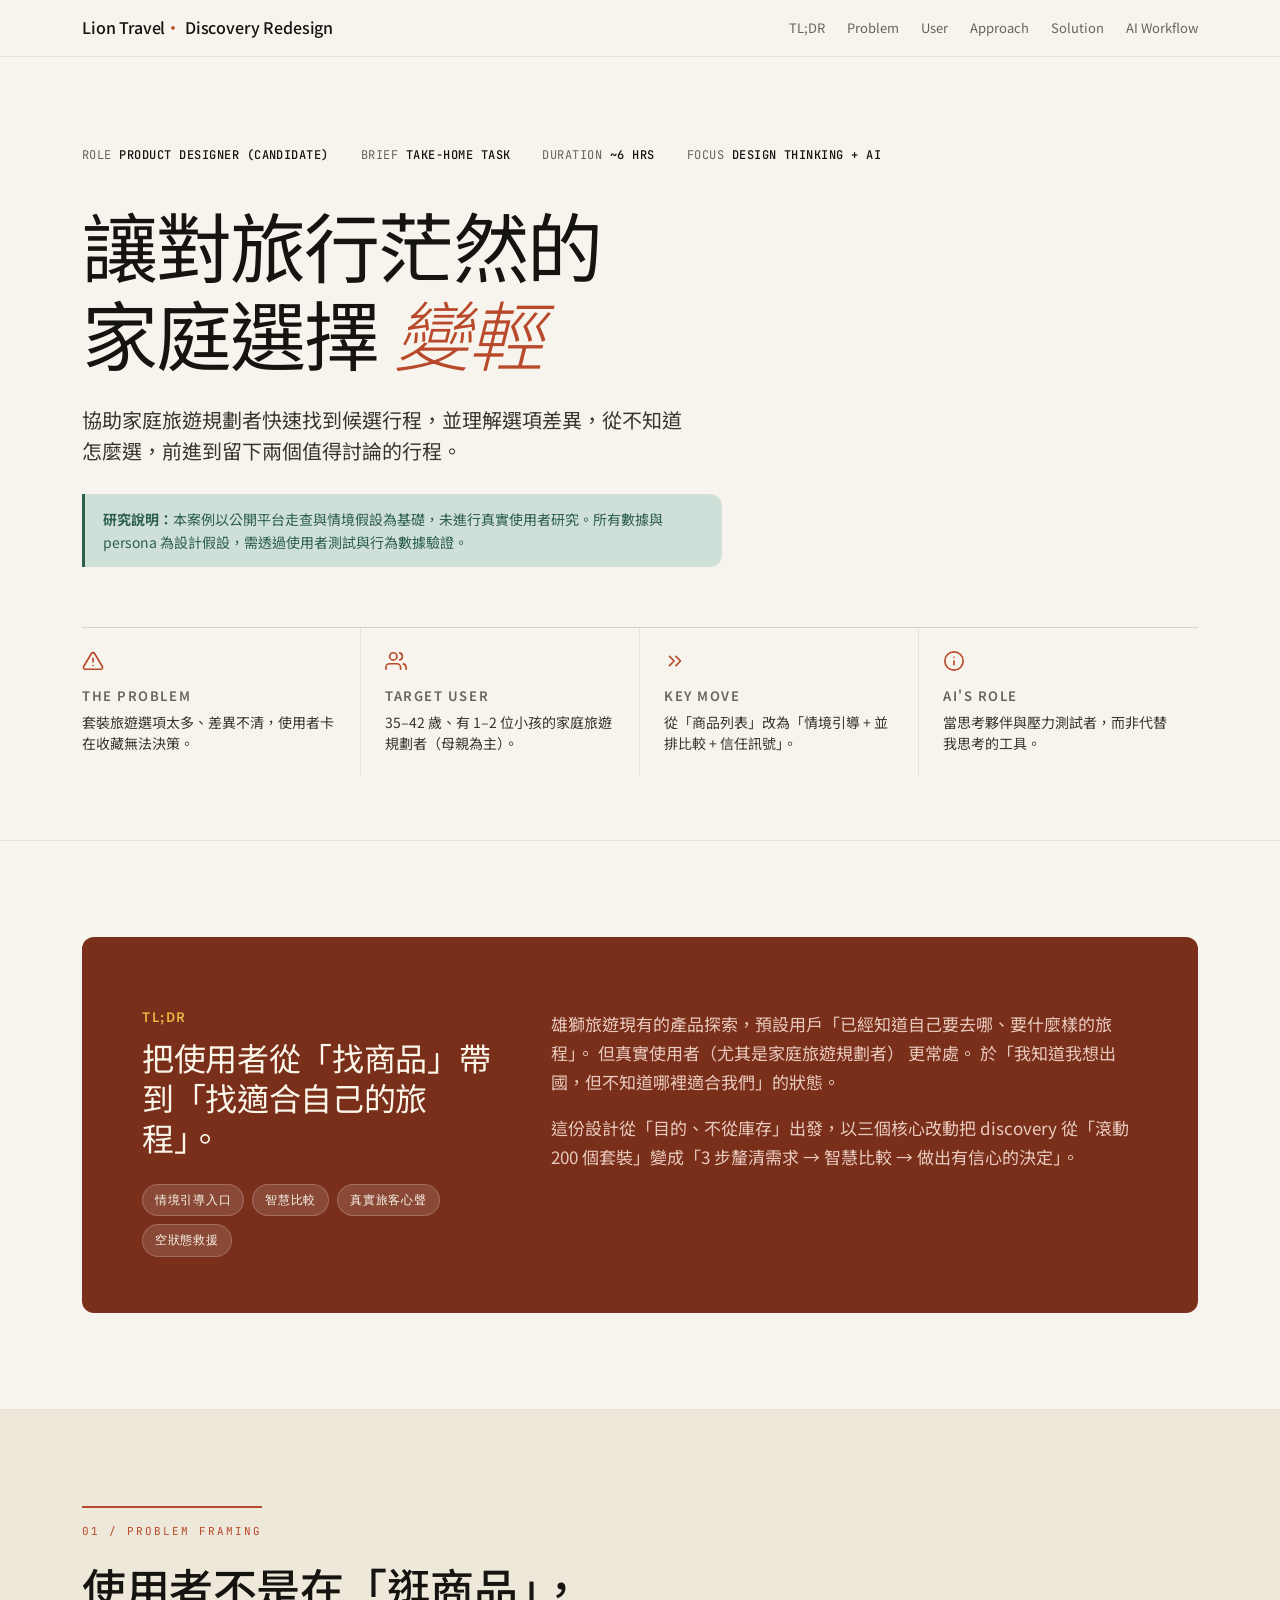
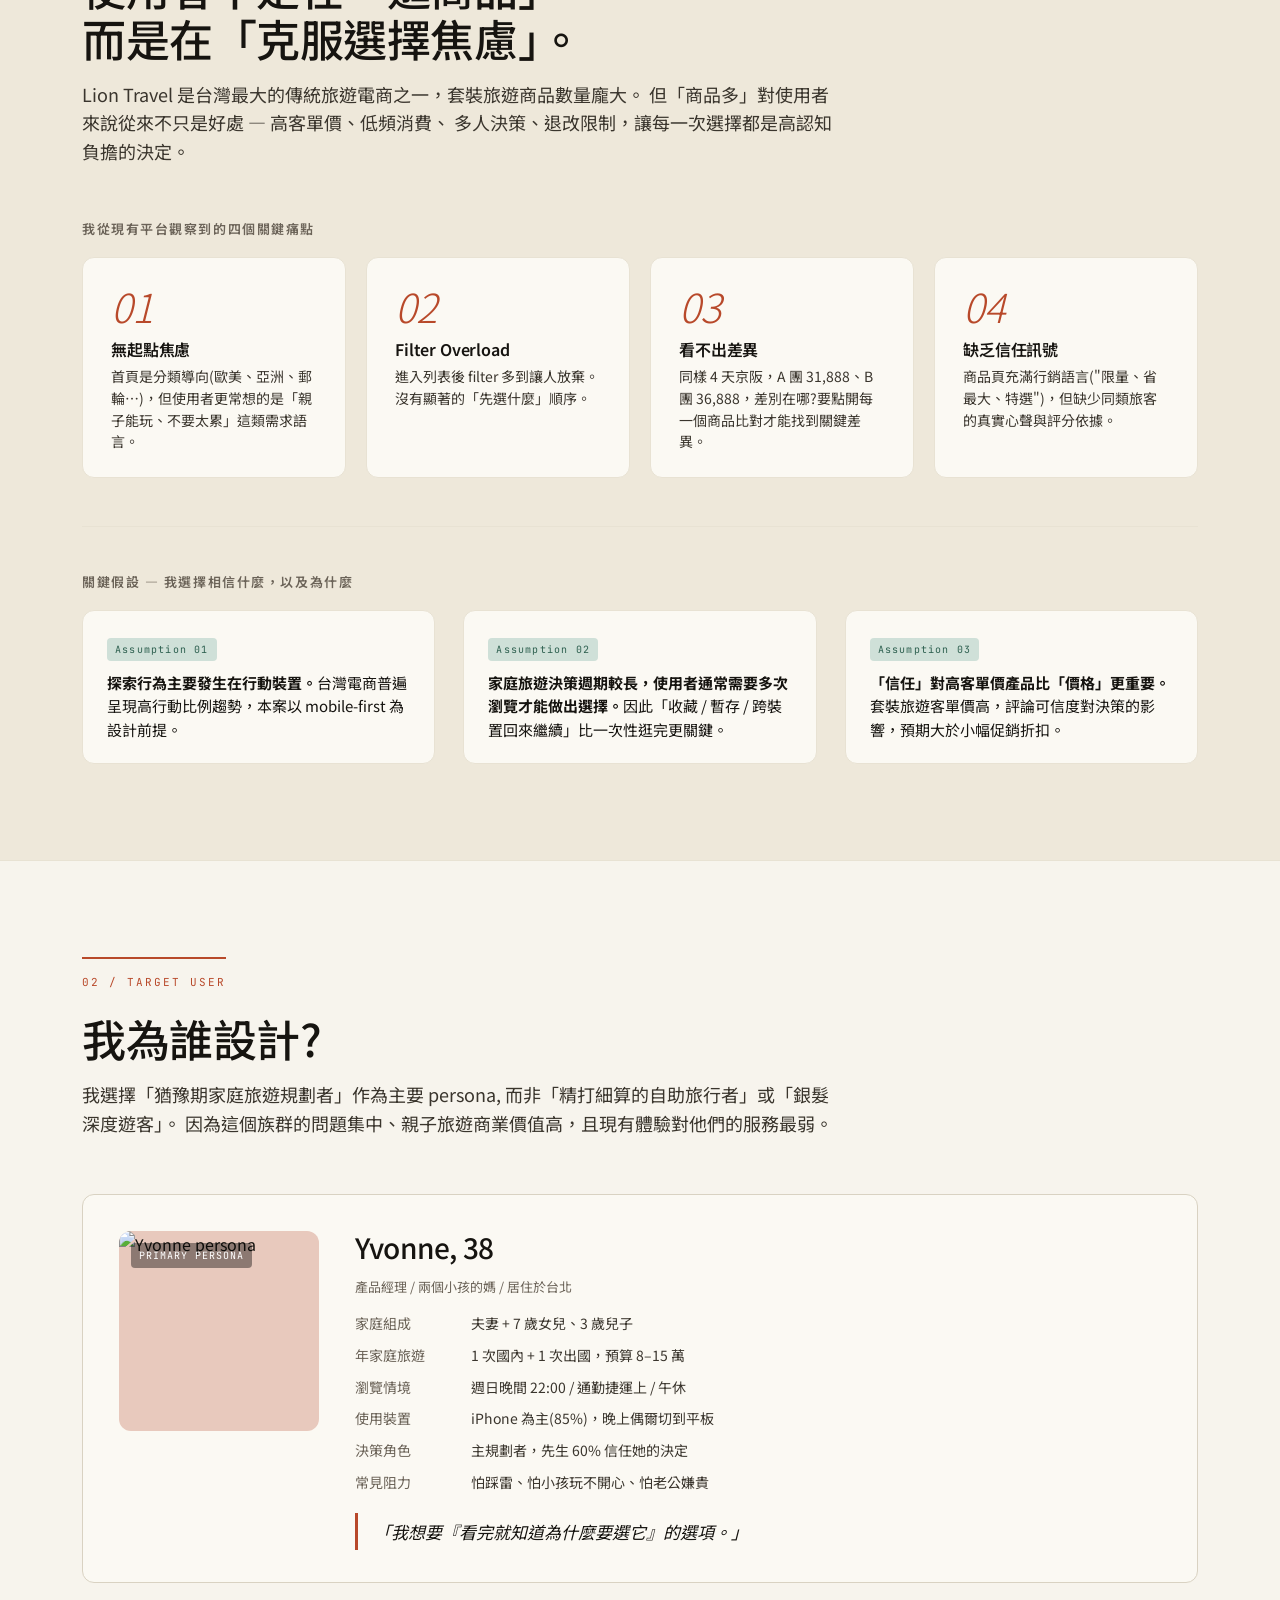
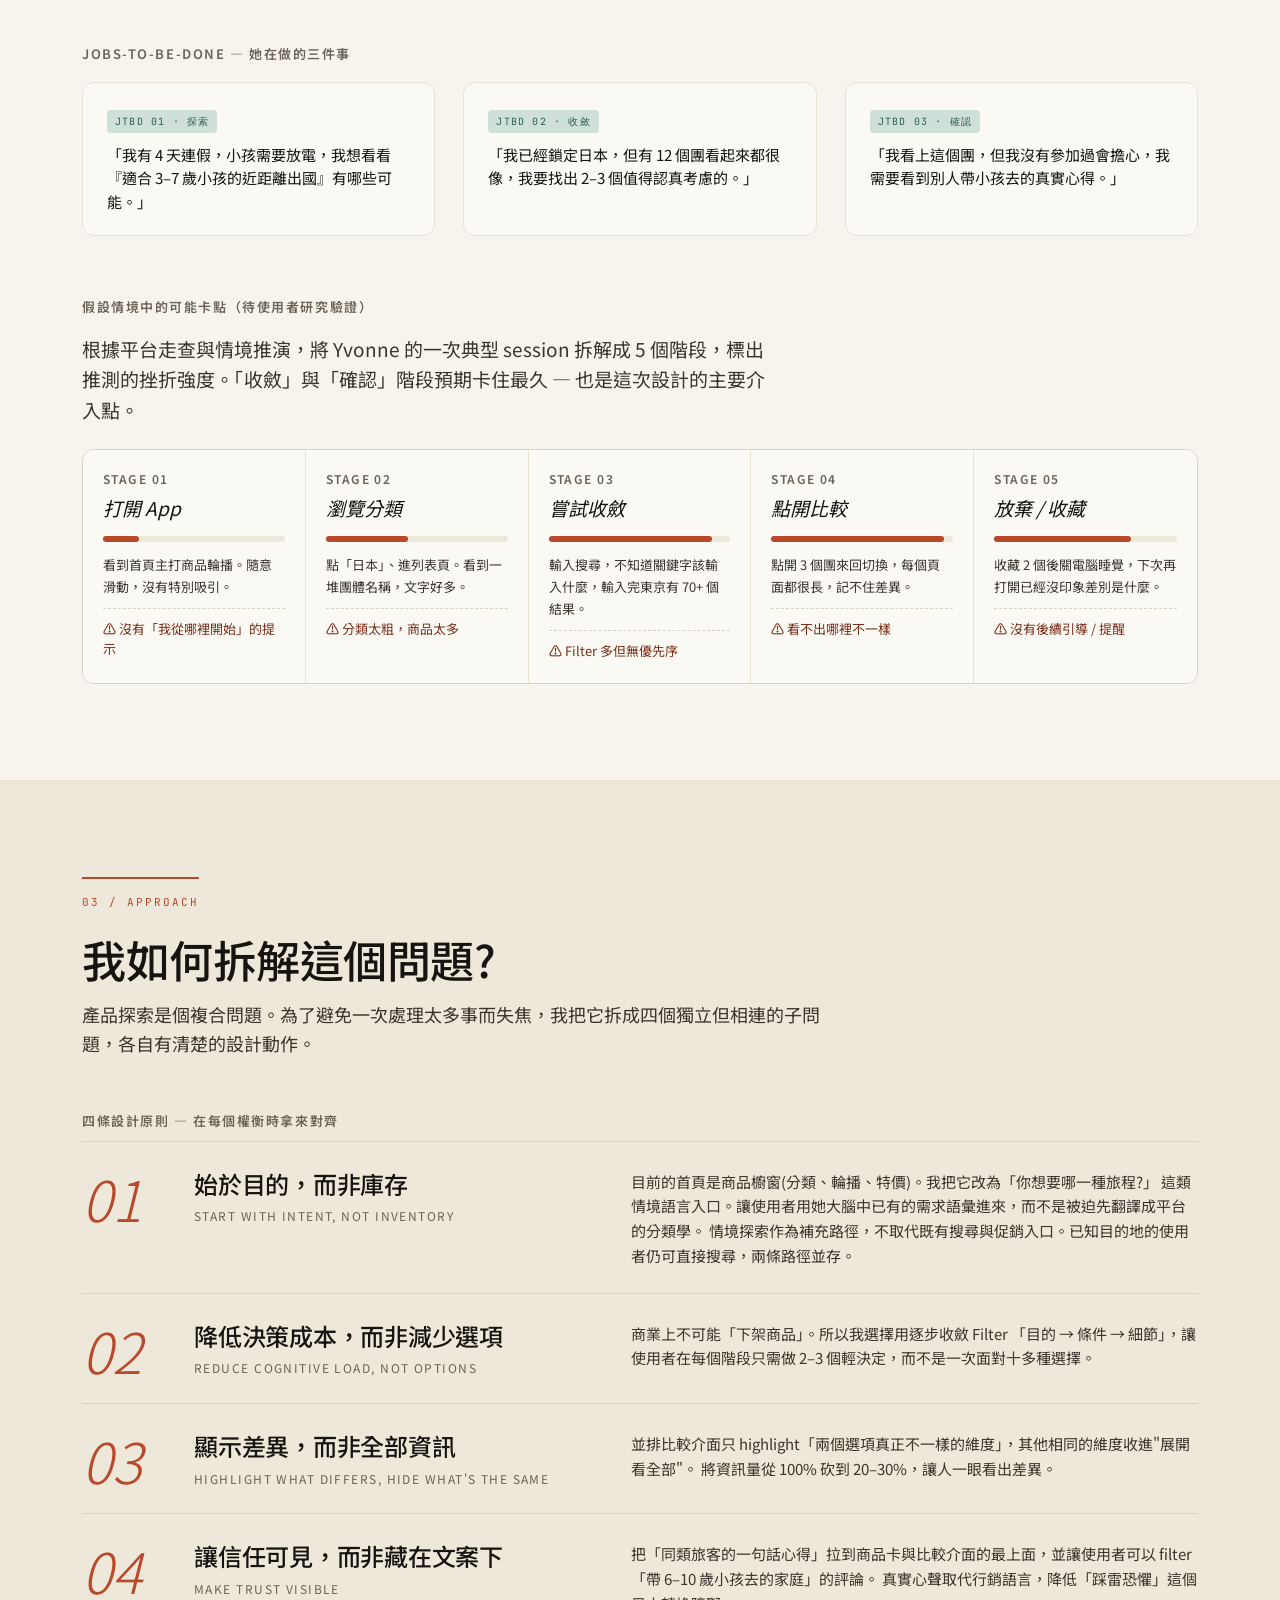
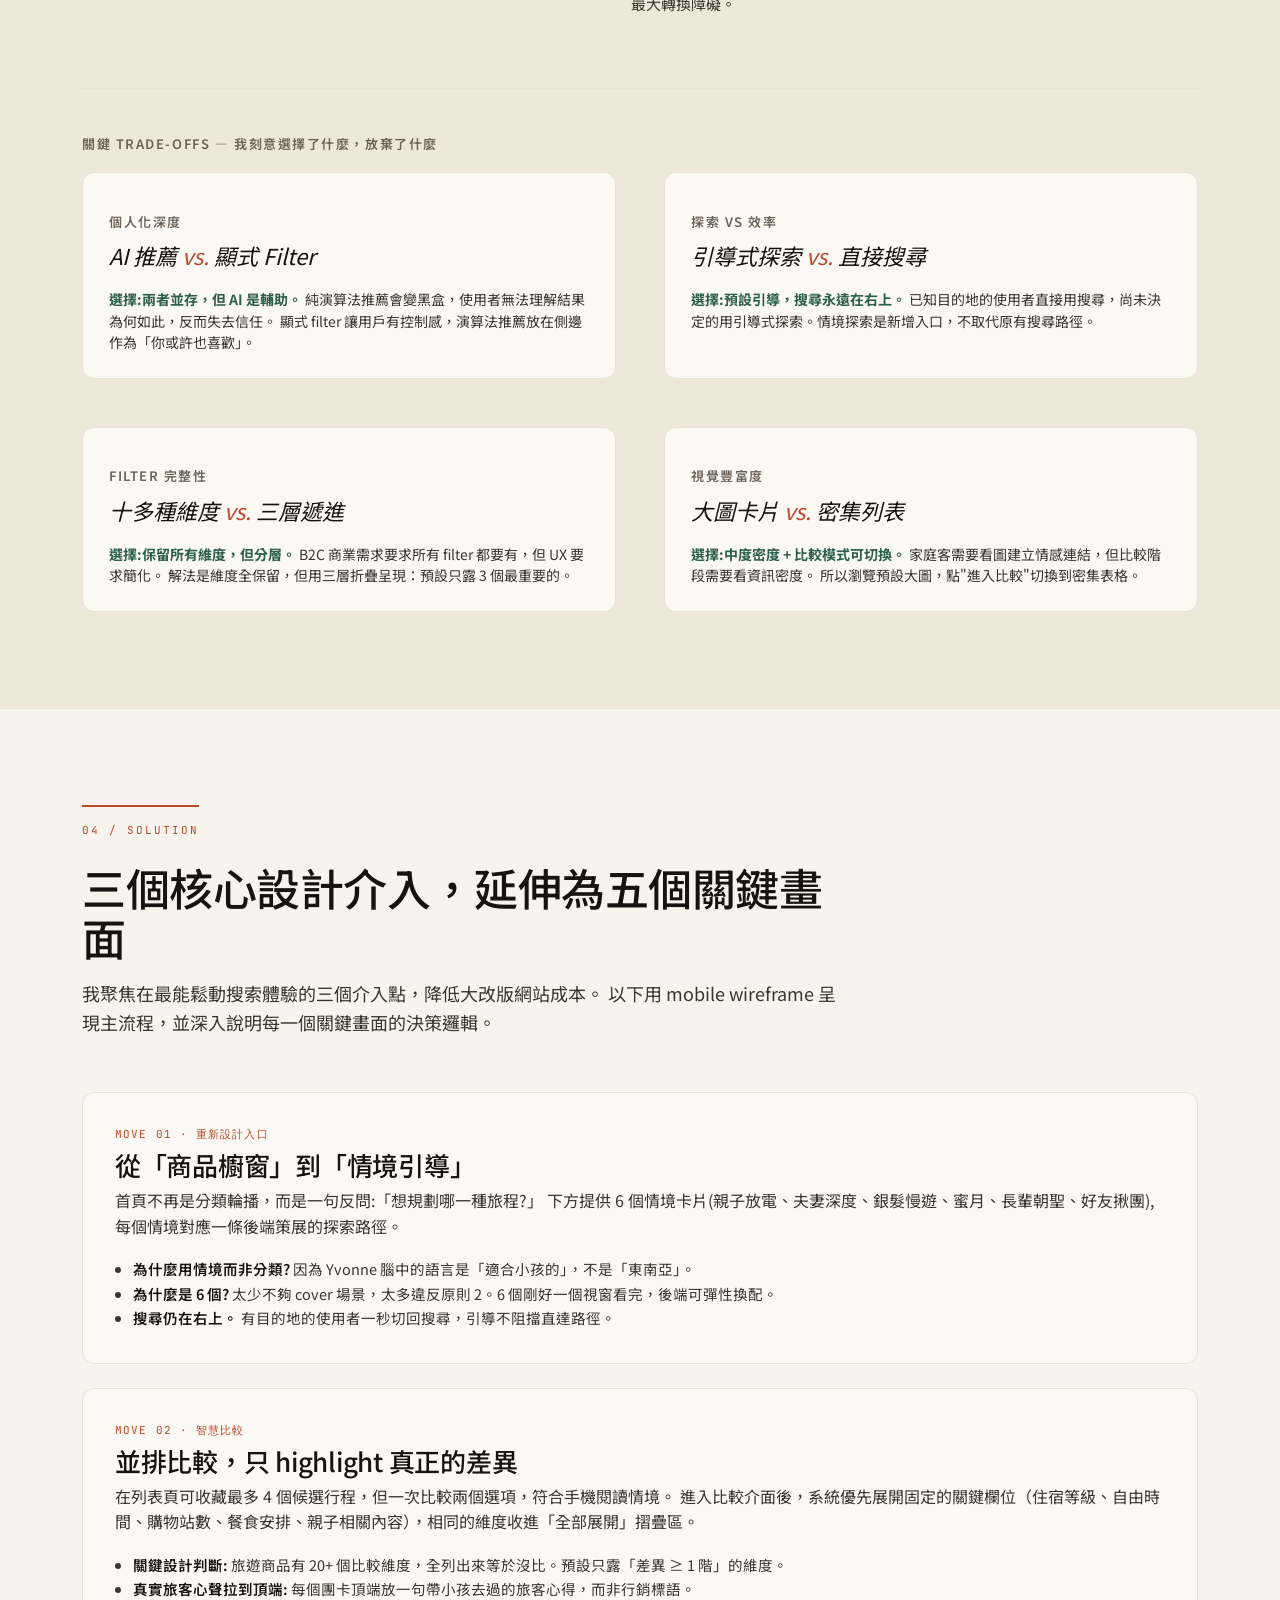
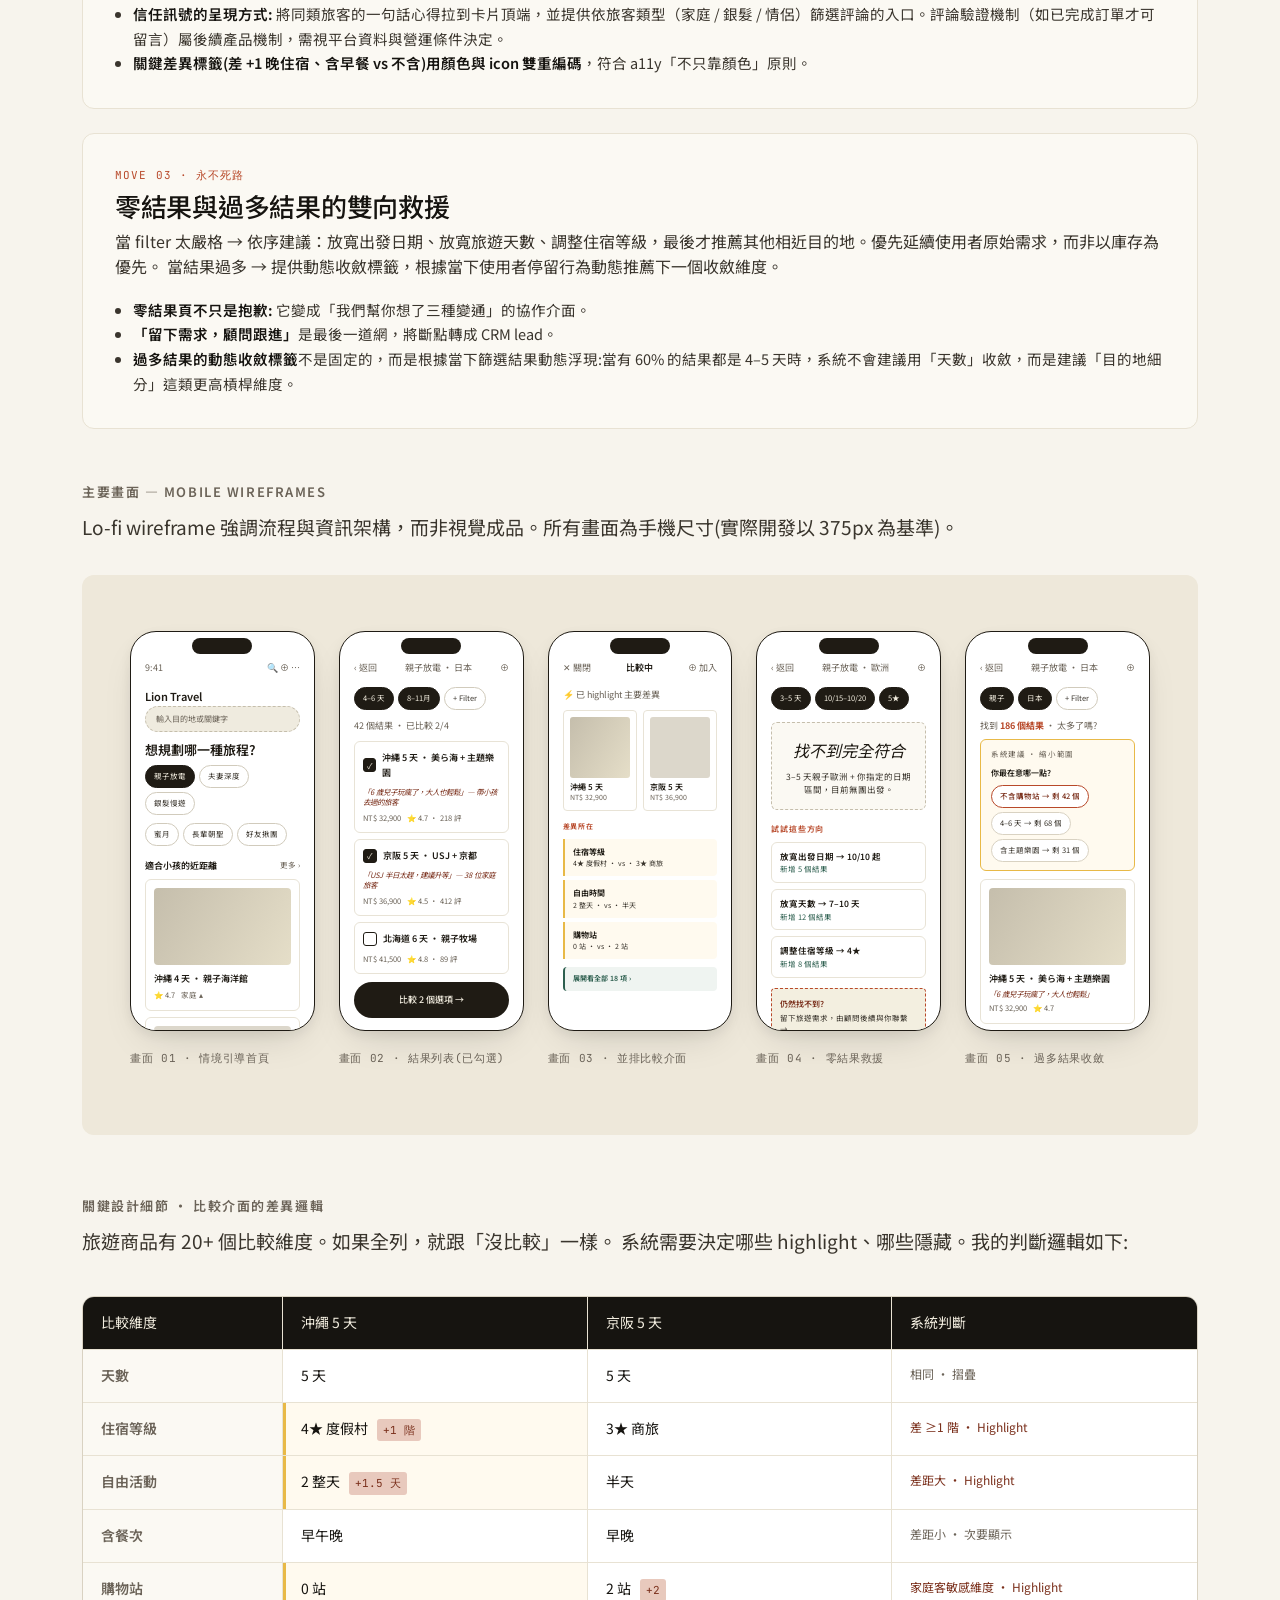
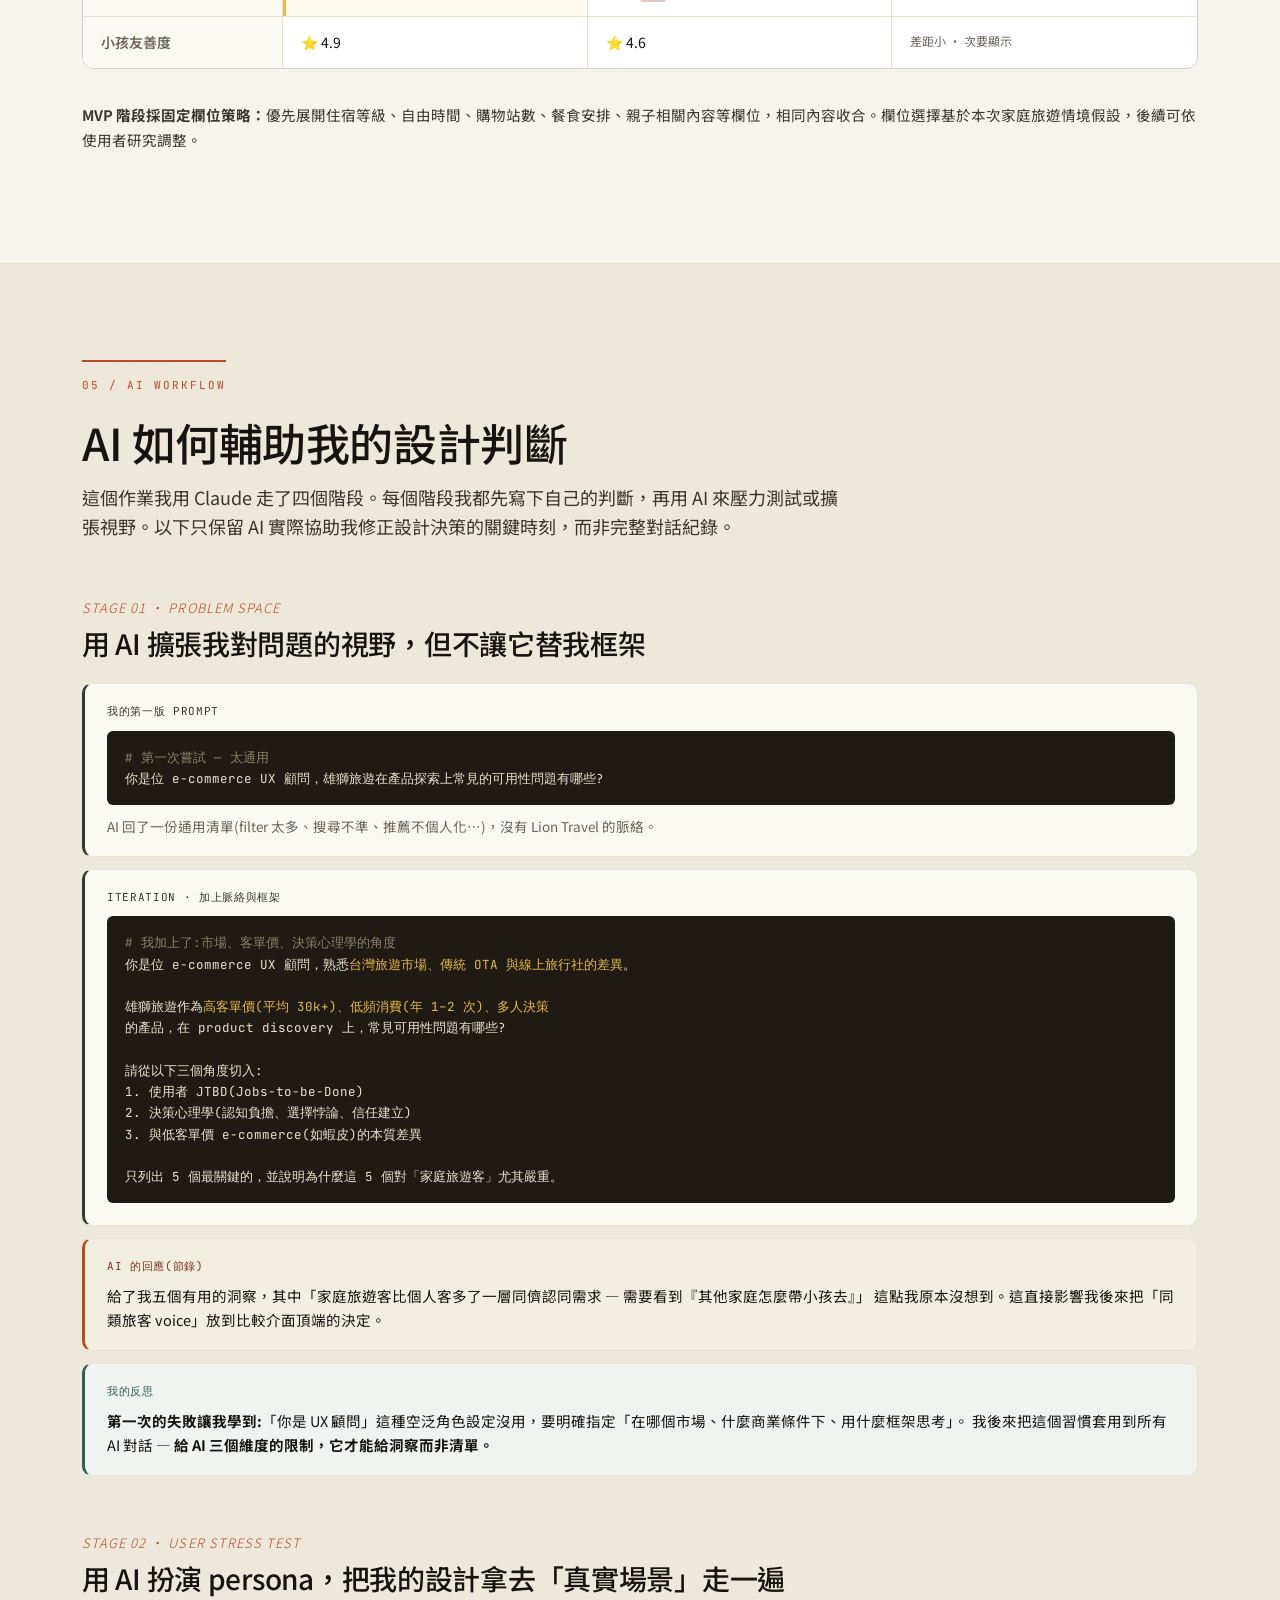
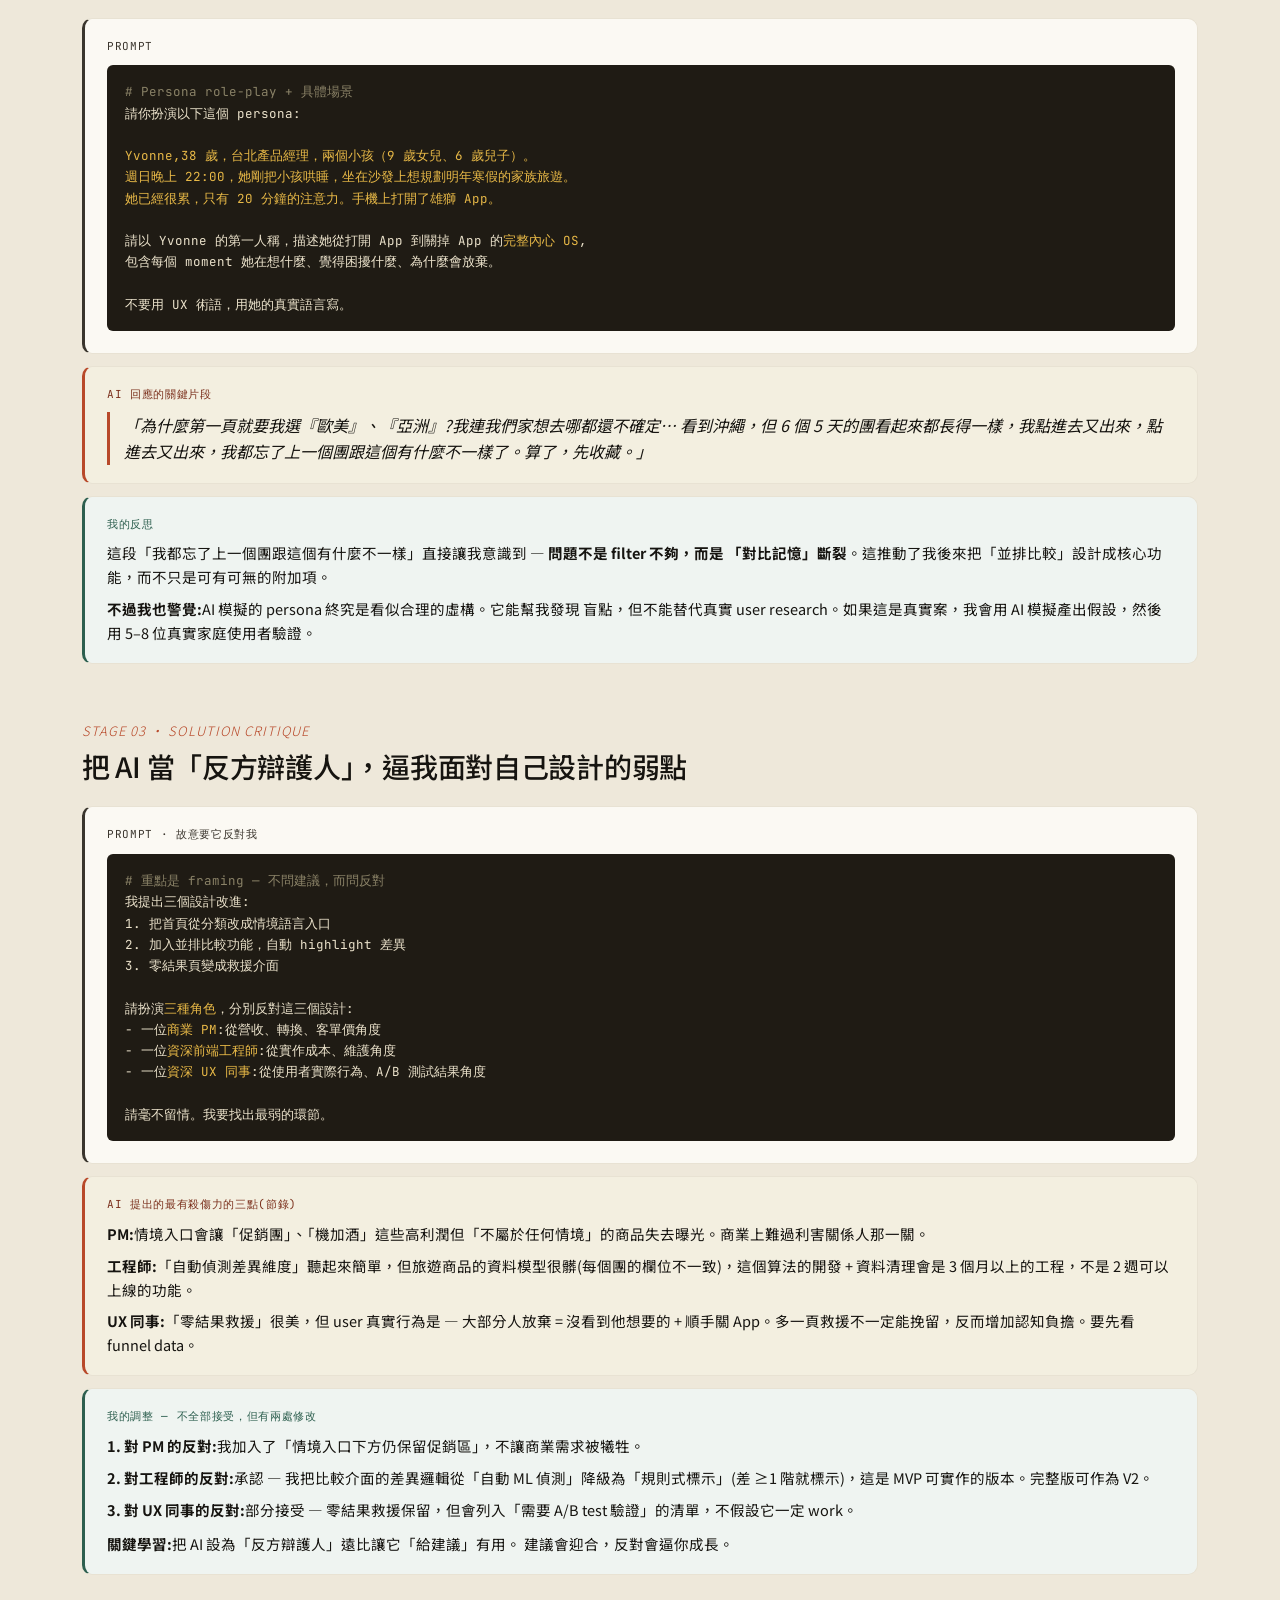
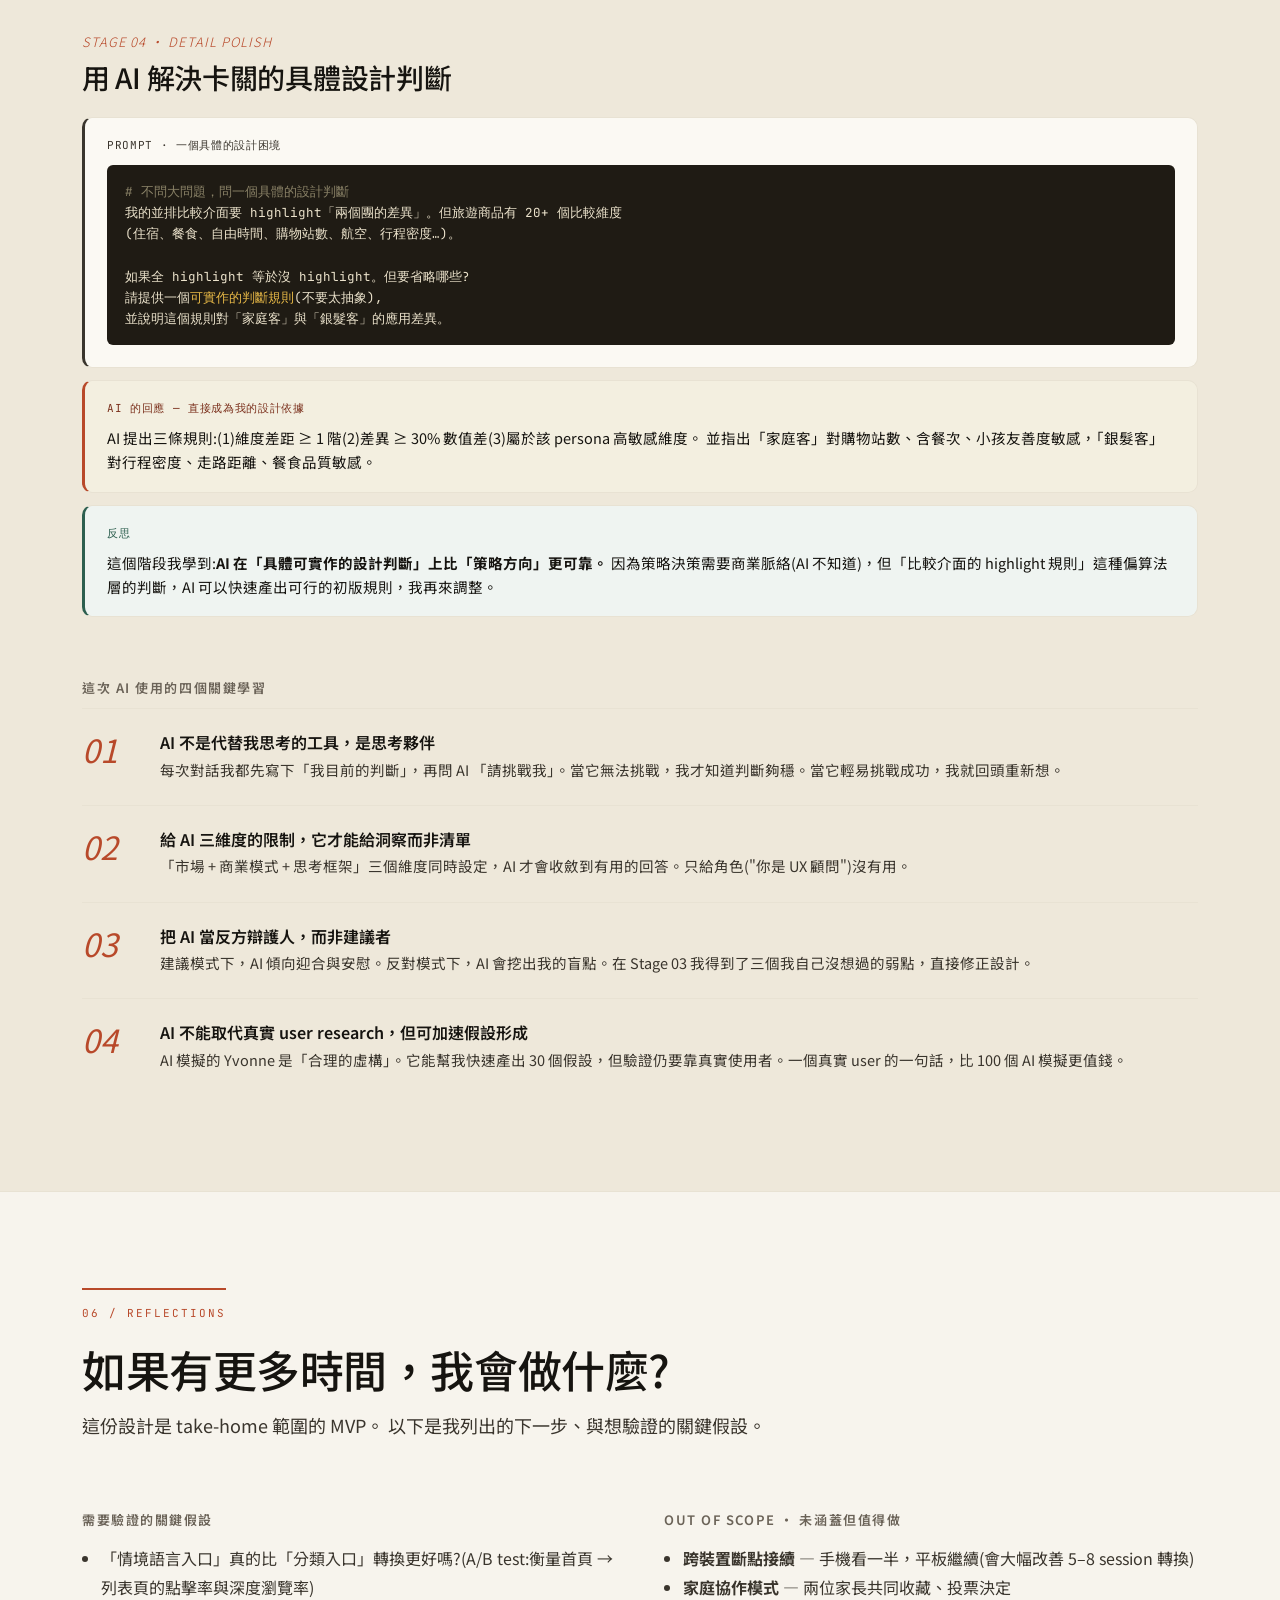
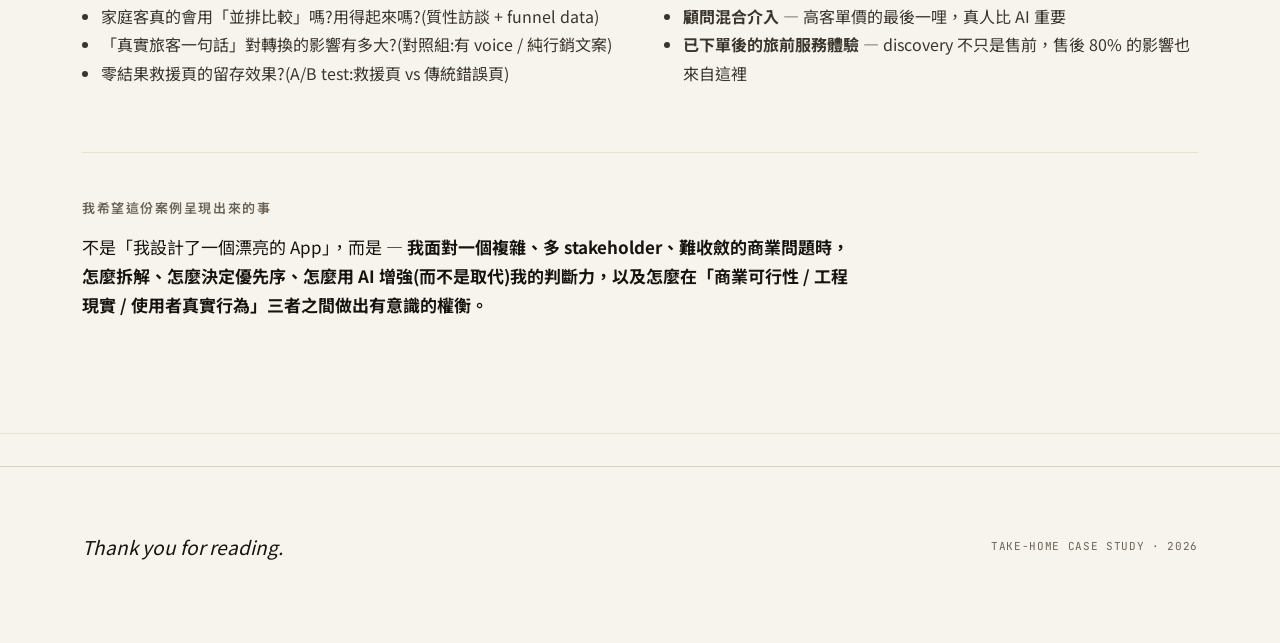
==== commit f059dd38: "Revise lion2026 case study content and visual polish - Fix 20 UX content issues: remove unsourced st" ====
--- a/Homeworks/lion2026.html
+++ b/Homeworks/lion2026.html
@@ -117,15 +117,15 @@
 
   /* TL;DR card */
   .tldr-card{
-    background: var(--ink); color: #F2EDDF;
+    background: var(--accent-deep); color: #F2EDDF;
     padding: 56px 60px; border-radius: var(--r-big);
     display: grid; grid-template-columns: 1.2fr 2fr; gap: 56px;
   }
   .tldr-card h4{ color: var(--yellow); }
   .tldr-card h2{ color: #FAF6EA; margin-top: 8px; font-weight: 400; font-size: 32px; line-height: 1.25; }
-  .tldr-card p{ color: #CFC6B0; font-size: 16px; }
+  .tldr-card p{ color: #E8C9BD; font-size: 16px; }
   .tldr-card .pill-row{ display: flex; flex-wrap: wrap; gap: 8px; margin-top: 18px; }
-  .tldr-card .pill{ font-size: 12px; padding: 5px 12px; border-radius: 999px; background: rgba(255,255,255,0.08); color: #ECE3CC; border: 1px solid rgba(255,255,255,0.12); }
+  .tldr-card .pill{ font-size: 12px; padding: 5px 12px; border-radius: 999px; background: rgba(255,255,255,0.12); color: #FAF6EA; border: 1px solid rgba(255,255,255,0.2); }
   @media (max-width: 760px){ .tldr-card{ grid-template-columns: 1fr; padding: 36px 28px; gap: 24px; } }
 
   /* Generic grid */
@@ -468,8 +468,12 @@
     </div>
     <h1>讓對旅行茫然的家庭選擇 <em>變輕</em></h1>
     <p class="hero-sub">
-      重新設計雄獅旅遊的產品探索流程，協助「猶豫期家庭旅遊規劃者」在週日晚上拿著手機的 20 分鐘內，從茫然到產生信心。
+      協助家庭旅遊規劃者快速找到候選行程，並理解選項差異，從不知道怎麼選，前進到留下兩個值得討論的行程。
     </p>
+
+    <div style="margin-top: 28px; padding: 14px 18px; background: var(--signal-soft); border-left: 3px solid var(--signal); border-radius: 0 var(--r-big) var(--r-big) 0; max-width: 640px;">
+      <p style="margin: 0; font-size: 14px; color: var(--signal); line-height: 1.6;"><strong>研究說明：</strong>本案例以公開平台走查與情境假設為基礎，未進行真實使用者研究。所有數據與 persona 為設計假設，需透過使用者測試與行為數據驗證。</p>
+    </div>
 
     <div class="hero-grid">
       <div>
@@ -585,15 +589,15 @@
     <div class="grid-3" style="margin-top: 20px;">
       <div class="jtbd">
         <span class="tag">Assumption 01</span>
-        <p><strong>70% 以上探索行為發生在行動裝置。</strong>這是台灣電商常見的比例，因此設計 mobile-first。</p>
+        <p><strong>探索行為主要發生在行動裝置。</strong>台灣電商普遍呈現高行動比例趨勢，本案以 mobile-first 為設計前提。</p>
       </div>
       <div class="jtbd">
         <span class="tag">Assumption 02</span>
-        <p><strong>家庭旅遊產品平均要 5–8 次 session 才轉換。</strong>所以「收藏 / 暫存 / 跨裝置回來繼續」比一次性逛完更關鍵。</p>
+        <p><strong>家庭旅遊決策週期較長，使用者通常需要多次瀏覽才能做出選擇。</strong>因此「收藏 / 暫存 / 跨裝置回來繼續」比一次性逛完更關鍵。</p>
       </div>
       <div class="jtbd">
         <span class="tag">Assumption 03</span>
-        <p><strong>「信任」對高客單價產品比「價格」更重要。</strong>套裝旅遊均價 30k+，評論可信度的影響大過 -1,000 的促銷。</p>
+        <p><strong>「信任」對高客單價產品比「價格」更重要。</strong>套裝旅遊客單價高，評論可信度對決策的影響，預期大於小幅促銷折扣。</p>
       </div>
     </div>
   </div>
@@ -652,10 +656,9 @@
       </div>
     </div>
 
-    <h4 style="margin-top: 64px;">當前流程的挫折熱點</h4>
+    <h4 style="margin-top: 64px;">假設情境中的可能卡點（待使用者研究驗證）</h4>
     <p class="lead" style="max-width: 700px;">
-      把 Yvonne 的搜尋行為拆解成 5 階段，標出挫折強度。
-      可以看到「收斂」與「確認」階段卡住最久 — 也是這次設計的主要重點。
+      根據平台走查與情境推演，將 Yvonne 的一次典型 session 拆解成 5 個階段，標出推測的挫折強度。「收斂」與「確認」階段預期卡住最久 — 也是這次設計的主要介入點。
     </p>
 
     <div class="journey">
@@ -709,51 +712,6 @@
       </p>
     </div>
 
-    <div class="ia-diagram">
-      <svg viewBox="0 0 900 280" xmlns="http://www.w3.org/2000/svg">
-        <!-- center -->
-        <rect x="370" y="115" width="160" height="50" rx="6" fill="#1F1B14"/>
-        <text x="450" y="138" text-anchor="middle" fill="#F2EDDF" font-family="Noto Sans TC, sans-serif" font-size="14" font-style="italic">Product Discovery</text>
-        <text x="450" y="156" text-anchor="middle" fill="#E8B947" font-family="JetBrains Mono, monospace" font-size="10">core problem</text>
-
-        <!-- four branches -->
-        <line x1="370" y1="125" x2="180" y2="50" stroke="#B8492A" stroke-width="1.5"/>
-        <line x1="370" y1="155" x2="180" y2="230" stroke="#B8492A" stroke-width="1.5"/>
-        <line x1="530" y1="125" x2="720" y2="50" stroke="#B8492A" stroke-width="1.5"/>
-        <line x1="530" y1="155" x2="720" y2="230" stroke="#B8492A" stroke-width="1.5"/>
-
-        <!-- branches -->
-        <g>
-          <rect x="40" y="20" width="160" height="60" rx="6" fill="#FBF9F3" stroke="#D9D2C2"/>
-          <text x="120" y="42" text-anchor="middle" font-family="Noto Sans TC" font-size="12" font-weight="600" fill="#161410">A. 起點</text>
-          <text x="120" y="62" text-anchor="middle" font-family="Noto Sans TC" font-size="10" fill="#6B6358">Browse vs. Search</text>
-        </g>
-        <g>
-          <rect x="40" y="200" width="160" height="60" rx="6" fill="#FBF9F3" stroke="#D9D2C2"/>
-          <text x="120" y="222" text-anchor="middle" font-family="Noto Sans TC" font-size="12" font-weight="600" fill="#161410">B. 收斂</text>
-          <text x="120" y="242" text-anchor="middle" font-family="Noto Sans TC" font-size="10" fill="#6B6358">Filter & Narrow</text>
-        </g>
-        <g>
-          <rect x="700" y="20" width="160" height="60" rx="6" fill="#FBF9F3" stroke="#D9D2C2"/>
-          <text x="780" y="42" text-anchor="middle" font-family="Noto Sans TC" font-size="12" font-weight="600" fill="#161410">C. 評估</text>
-          <text x="780" y="62" text-anchor="middle" font-family="Noto Sans TC" font-size="10" fill="#6B6358">Compare & Trust</text>
-        </g>
-        <g>
-          <rect x="700" y="200" width="160" height="60" rx="6" fill="#FBF9F3" stroke="#D9D2C2"/>
-          <text x="780" y="222" text-anchor="middle" font-family="Noto Sans TC" font-size="12" font-weight="600" fill="#161410">D. 救援</text>
-          <text x="780" y="242" text-anchor="middle" font-family="Noto Sans TC" font-size="10" fill="#6B6358">Empty / Overload</text>
-        </g>
-
-        <!-- labels on lines -->
-        <text x="270" y="80" font-family="JetBrains Mono" font-size="9" fill="#B8492A">需求語言入口</text>
-        <text x="270" y="200" font-family="JetBrains Mono" font-size="9" fill="#B8492A">三層 Filter 邏輯</text>
-        <text x="570" y="80" font-family="JetBrains Mono" font-size="9" fill="#B8492A">並排比較 + 真實心聲</text>
-        <text x="570" y="200" font-family="JetBrains Mono" font-size="9" fill="#B8492A">永不死路狀態</text>
-      </svg>
-    </div>
-
-    <div class="divider"></div>
-
     <h4>四條設計原則 — 在每個權衡時拿來對齊</h4>
 
     <div class="principle">
@@ -763,8 +721,9 @@
         <span class="en">Start with intent, not inventory</span>
       </div>
       <p>
-        當前的首頁是商品櫥窗(分類、輪播、特價)。我把它改為「你想要哪一種旅程?」
+        目前的首頁是商品櫥窗(分類、輪播、特價)。我把它改為「你想要哪一種旅程?」
         這類情境語言入口。讓使用者用她大腦中已有的需求語彙進來，而不是被迫先翻譯成平台的分類學。
+        情境探索作為補充路徑，不取代既有搜尋與促銷入口。已知目的地的使用者仍可直接搜尋，兩條路徑並存。
       </p>
     </div>
 
@@ -775,8 +734,7 @@
         <span class="en">Reduce cognitive load, not options</span>
       </div>
       <p>
-        商業上不可能「下架商品」。所以我選擇用 progressive disclosure:
-        三層 filter 從「目的 → 條件 → 細節」逐步收斂，讓使用者在每個階段只需做 2–3 個輕量決定，而不是一次面對 11 個維度。
+        商業上不可能「下架商品」。所以我選擇用逐步收斂 Filter 「目的 → 條件 → 細節」，讓使用者在每個階段只需做 2–3 個輕決定，而不是一次面對十多種選擇。
       </p>
     </div>
 
@@ -788,7 +746,7 @@
       </div>
       <p>
         並排比較介面只 highlight「兩個選項真正不一樣的維度」，其他相同的維度收進"展開看全部"。
-        這是把資訊量從 100% 砍到 20–30%，真正讓人 5 秒內看出差異。
+        將資訊量從 100% 砍到 20–30%，讓人一眼看出差異。
       </p>
     </div>
 
@@ -813,8 +771,8 @@
         <div class="vs">AI 推薦 <span>vs.</span> 顯式 Filter</div>
         <div class="decision">
           <strong>選擇:兩者並存，但 AI 是輔助。</strong>
-          純 AI 推薦會變黑盒，使用者無法理解結果為何如此，反而失去信任。
-          顯式 filter 讓用戶有控制感，AI 推薦放在側邊作為「你或許也喜歡」。
+          純演算法推薦會變黑盒，使用者無法理解結果為何如此，反而失去信任。
+          顯式 filter 讓用戶有控制感，演算法推薦放在側邊作為「你或許也喜歡」。
         </div>
       </div>
       <div class="tradeoff">
@@ -822,17 +780,16 @@
         <div class="vs">引導式探索 <span>vs.</span> 直接搜尋</div>
         <div class="decision">
           <strong>選擇:預設引導，搜尋永遠在右上。</strong>
-          已有目的地的使用者(約 35%)直接用搜尋，沒有目的地的(約 65%)用引導式探索。
-          兩個入口並存，不互斥。
+          已知目的地的使用者直接用搜尋，尚未決定的用引導式探索。情境探索是新增入口，不取代原有搜尋路徑。
         </div>
       </div>
       <div class="tradeoff">
         <h4>Filter 完整性</h4>
-        <div class="vs">11 個維度 <span>vs.</span> 三層遞進</div>
+        <div class="vs">十多種維度 <span>vs.</span> 三層遞進</div>
         <div class="decision">
           <strong>選擇:保留所有維度，但分層。</strong>
           B2C 商業需求要求所有 filter 都要有，但 UX 要求簡化。
-          解法是維度全保留，但用三層折疊呈現:預設只露 3 個最重要的。
+          解法是維度全保留，但用三層折疊呈現：預設只露 3 個最重要的。
         </div>
       </div>
       <div class="tradeoff">
@@ -853,9 +810,9 @@
   <div class="wrap">
     <span class="section-label">04 / Solution</span>
     <div class="sec-head">
-      <h2>三個核心改動 + 四個關鍵畫面</h2>
+      <h2>三個核心設計介入，延伸為五個關鍵畫面</h2>
       <p class="lead">
-        我聚焦在最能撬動 discovery 體驗的三個介入點，而不是重新設計整個 App。
+        我聚焦在最能鬆動搜索體驗的三個介入點，降低大改版網站成本。
         以下用 mobile wireframe 呈現主流程，並深入說明每一個關鍵畫面的決策邏輯。
       </p>
     </div>
@@ -881,14 +838,13 @@
       <div class="feat-kicker">Move 02 · 智慧比較</div>
       <h3>並排比較，只 highlight 真正的差異</h3>
       <p class="lead">
-        在列表頁可勾選最多 4 個團加入比較。
-        進入比較介面後，系統自動 highlight「這幾個選項彼此不一樣的維度」(住宿等級、含餐、自由時間、購物站數…),
-        相同的維度收進「全部展開」摺疊區。
+        在列表頁可收藏最多 4 個候選行程，但一次比較兩個選項，符合手機閱讀情境。
+        進入比較介面後，系統優先展開固定的關鍵欄位（住宿等級、自由時間、購物站數、餐食安排、親子相關內容），相同的維度收進「全部展開」摺疊區。
       </p>
       <ul>
         <li><strong>關鍵設計判斷:</strong> 旅遊商品有 20+ 個比較維度，全列出來等於沒比。預設只露「差異 ≥ 1 階」的維度。</li>
         <li><strong>真實旅客心聲拉到頂端:</strong> 每個團卡頂端放一句帶小孩去過的旅客心得，而非行銷標語。</li>
-        <li><strong>評論來源與可信度:</strong> 心得來自已完成訂單的旅客（購後 14 天內填寫），標示「已驗證出團」標籤，並可依「家庭 / 銀髮 / 情侶」篩選同類旅客的評論，讓信任訊號對 Yvonne 直接有效。</li>
+        <li><strong>信任訊號的呈現方式:</strong> 將同類旅客的一句話心得拉到卡片頂端，並提供依旅客類型（家庭 / 銀髮 / 情侶）篩選評論的入口。評論驗證機制（如已完成訂單才可留言）屬後續產品機制，需視平台資料與營運條件決定。</li>
         <li><strong>關鍵差異標籤(差 +1 晚住宿、含早餐 vs 不含)用顏色與 icon 雙重編碼</strong>，符合 a11y「不只靠顏色」原則。</li>
       </ul>
     </div>
@@ -898,7 +854,7 @@
       <div class="feat-kicker">Move 03 · 永不死路</div>
       <h3>零結果與過多結果的雙向救援</h3>
       <p class="lead">
-        當 filter 太嚴格 → 「找不到完全符合的，但我們有 3 個放寬一項條件後的結果」+ 顯示放寬建議。
+        當 filter 太嚴格 → 依序建議：放寬出發日期、放寬旅遊天數、調整住宿等級，最後才推薦其他相近目的地。優先延續使用者原始需求，而非以庫存為優先。
         當結果過多 → 提供動態收斂標籤，根據當下使用者停留行為動態推薦下一個收斂維度。
       </p>
       <ul>
@@ -955,10 +911,7 @@
               </div>
               <div class="ph-note">為你保留 · 上次看到「東京親子 5 日」</div>
             </div>
-          </div>
-          <div class="annot right top">情境語言入口，取代分類輪播</div>
-          <div class="annot right bot">登入後顯示「上次中斷處」</div>
-          <p class="wire-caption">畫面 01 · 情境引導首頁</p>
+          </div>          <p class="wire-caption">畫面 01 · 情境引導首頁</p>
         </div>
 
         <!-- Screen 2: Filtered Results with Compare -->
@@ -1006,10 +959,7 @@
 
               <div class="ph-cta">比較 2 個選項 →</div>
             </div>
-          </div>
-          <div class="annot right top">真實旅客一句話，取代行銷文案</div>
-          <div class="annot right bot">浮動 CTA · 隨時可進比較</div>
-          <p class="wire-caption">畫面 02 · 結果列表(已勾選)</p>
+          </div>          <p class="wire-caption">畫面 02 · 結果列表(已勾選)</p>
         </div>
 
         <!-- Screen 3: Side-by-side Compare -->
@@ -1058,10 +1008,7 @@
                 <div style="font-size: 7px; color: #2D5F4F; font-weight: 600;">展開看全部 18 項 ›</div>
               </div>
             </div>
-          </div>
-          <div class="annot right top">系統自動偵測「彼此不同」的維度</div>
-          <div class="annot right bot">相同維度折疊，降低資訊噪音</div>
-          <p class="wire-caption">畫面 03 · 並排比較介面</p>
+          </div>          <p class="wire-caption">畫面 03 · 並排比較介面</p>
         </div>
 
         <!-- Screen 4: Empty / No Result Recovery -->
@@ -1088,27 +1035,24 @@
               <div style="font-size: 8px; color: #B8492A; text-transform: uppercase; letter-spacing: 0.1em; font-weight: 600; margin: 8px 0 6px;">試試這些方向</div>
 
               <div class="ph-card" style="padding: 6px 8px;">
+                <div style="font-size: 8.5px; font-weight: 600; color: #1F1B14;">放寬出發日期 → 10/10 起</div>
+                <div style="font-size: 7.5px; color: #2D5F4F;">新增 5 個結果</div>
+              </div>
+              <div class="ph-card" style="padding: 6px 8px;">
                 <div style="font-size: 8.5px; font-weight: 600; color: #1F1B14;">放寬天數 → 7–10 天</div>
                 <div style="font-size: 7.5px; color: #2D5F4F;">新增 12 個結果</div>
               </div>
               <div class="ph-card" style="padding: 6px 8px;">
-                <div style="font-size: 8.5px; font-weight: 600; color: #1F1B14;">調整日期 → 10/10 起</div>
-                <div style="font-size: 7.5px; color: #2D5F4F;">新增 5 個結果</div>
-              </div>
-              <div class="ph-card" style="padding: 6px 8px;">
-                <div style="font-size: 8.5px; font-weight: 600; color: #1F1B14;">換目的地 → 杜拜 / 土耳其</div>
-                <div style="font-size: 7.5px; color: #2D5F4F;">類似親子體驗 · 8 團</div>
+                <div style="font-size: 8.5px; font-weight: 600; color: #1F1B14;">調整住宿等級 → 4★</div>
+                <div style="font-size: 7.5px; color: #2D5F4F;">新增 8 個結果</div>
               </div>
 
               <div style="margin-top: 10px; padding: 8px; background: #F3EFE0; border-radius: 4px; border: 1px dashed #B8492A;">
                 <div style="font-size: 8px; color: #7A2F1B; font-weight: 600; margin-bottom: 2px;">仍然找不到?</div>
-                <div style="font-size: 7.5px; color: #3A352D; line-height: 1.5;">留下需求，我們的旅遊顧問 24h 內聯絡你 →</div>
+                <div style="font-size: 7.5px; color: #3A352D; line-height: 1.5;">留下旅遊需求，由顧問後續與你聯繫 →</div>
               </div>
             </div>
-          </div>
-          <div class="annot right top">不是抱歉，是給三個替代方向</div>
-          <div class="annot right bot">最後一道網 · 轉 CRM lead</div>
-          <p class="wire-caption">畫面 04 · 零結果救援</p>
+          </div>          <p class="wire-caption">畫面 04 · 零結果救援</p>
         </div>
 
         <!-- Screen 5: Overload — Dynamic Narrow-down -->
@@ -1152,10 +1096,7 @@
                 <div class="ph-card-meta"><span>NT$ 36,900</span><span>⭐ 4.5</span></div>
               </div>
             </div>
-          </div>
-          <div class="annot right top">動態推薦「最高槓桿」的收斂維度</div>
-          <div class="annot right bot">非固定 chip，依當下結果分布計算</div>
-          <p class="wire-caption">畫面 05 · 過多結果收斂</p>
+          </div>          <p class="wire-caption">畫面 05 · 過多結果收斂</p>
         </div>
 
       </div>
@@ -1216,8 +1157,7 @@
     </div>
 
     <p style="margin-top: 14px; font-size: 14.5px; color: var(--ink-2);">
-      <strong>規則:</strong> 維度差距 ≥ 1 階(住宿)/ 50% 以上(自由時間)/ 或屬於 persona 敏感維度(購物站 for 家庭客)時，自動 highlight。
-      這也意味著比較結果是「動態」的 — 同樣兩個團對銀髮族與家庭客 highlight 的維度會不同。
+      <strong>MVP 階段採固定欄位策略：</strong>優先展開住宿等級、自由時間、購物站數、餐食安排、親子相關內容等欄位，相同內容收合。欄位選擇基於本次家庭旅遊情境假設，後續可依使用者研究調整。
     </p>
   </div>
 </section>
@@ -1227,10 +1167,9 @@
   <div class="wrap">
     <span class="section-label">05 / AI Workflow</span>
     <div class="sec-head">
-      <h2>我把 AI 當成<br>思考夥伴，而非代替我思考的工具。</h2>
+      <h2>AI 如何輔助我的設計判斷</h2>
       <p class="lead">
-        這個作業我用 Claude 走了四個階段。每個階段我都先寫下自己的判斷，再用 AI 來「壓力測試」或「擴張視野」，而不是讓 AI 替我做決定。
-        以下是四段關鍵對話與我的反思。
+        這個作業我用 Claude 走了四個階段。每個階段我都先寫下自己的判斷，再用 AI 來壓力測試或擴張視野。以下只保留 AI 實際協助我修正設計決策的關鍵時刻，而非完整對話紀錄。
       </p>
     </div>
 
@@ -1291,7 +1230,7 @@
         <div class="prompt-block"><span class="comment"># Persona role-play + 具體場景</span>
 請你扮演以下這個 persona:
 
-<span class="hl">Yvonne,38 歲，台北產品經理，兩個小孩(9 歲、6 歲)。
+<span class="hl">Yvonne,38 歲，台北產品經理，兩個小孩（9 歲女兒、6 歲兒子）。
 週日晚上 22:00，她剛把小孩哄睡，坐在沙發上想規劃明年寒假的家族旅遊。
 她已經很累，只有 20 分鐘的注意力。手機上打開了雄獅 App。</span>
 
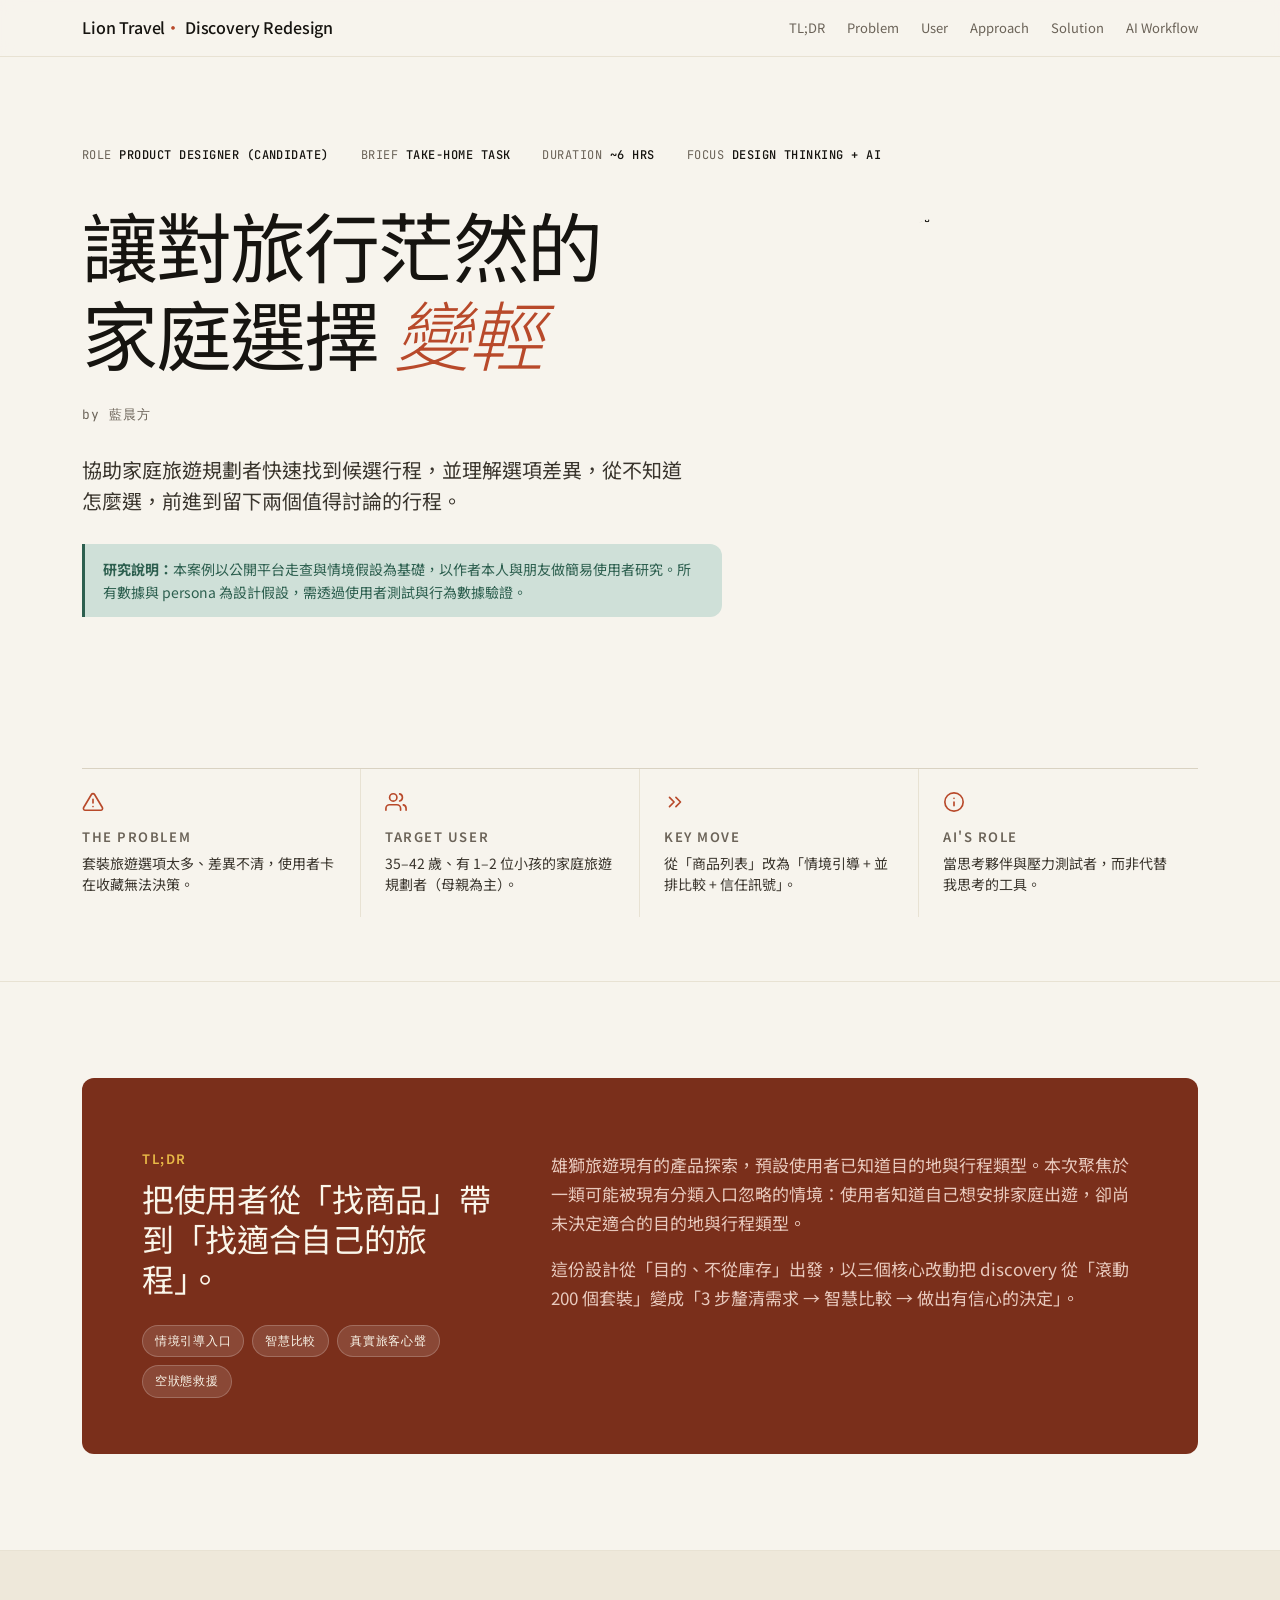
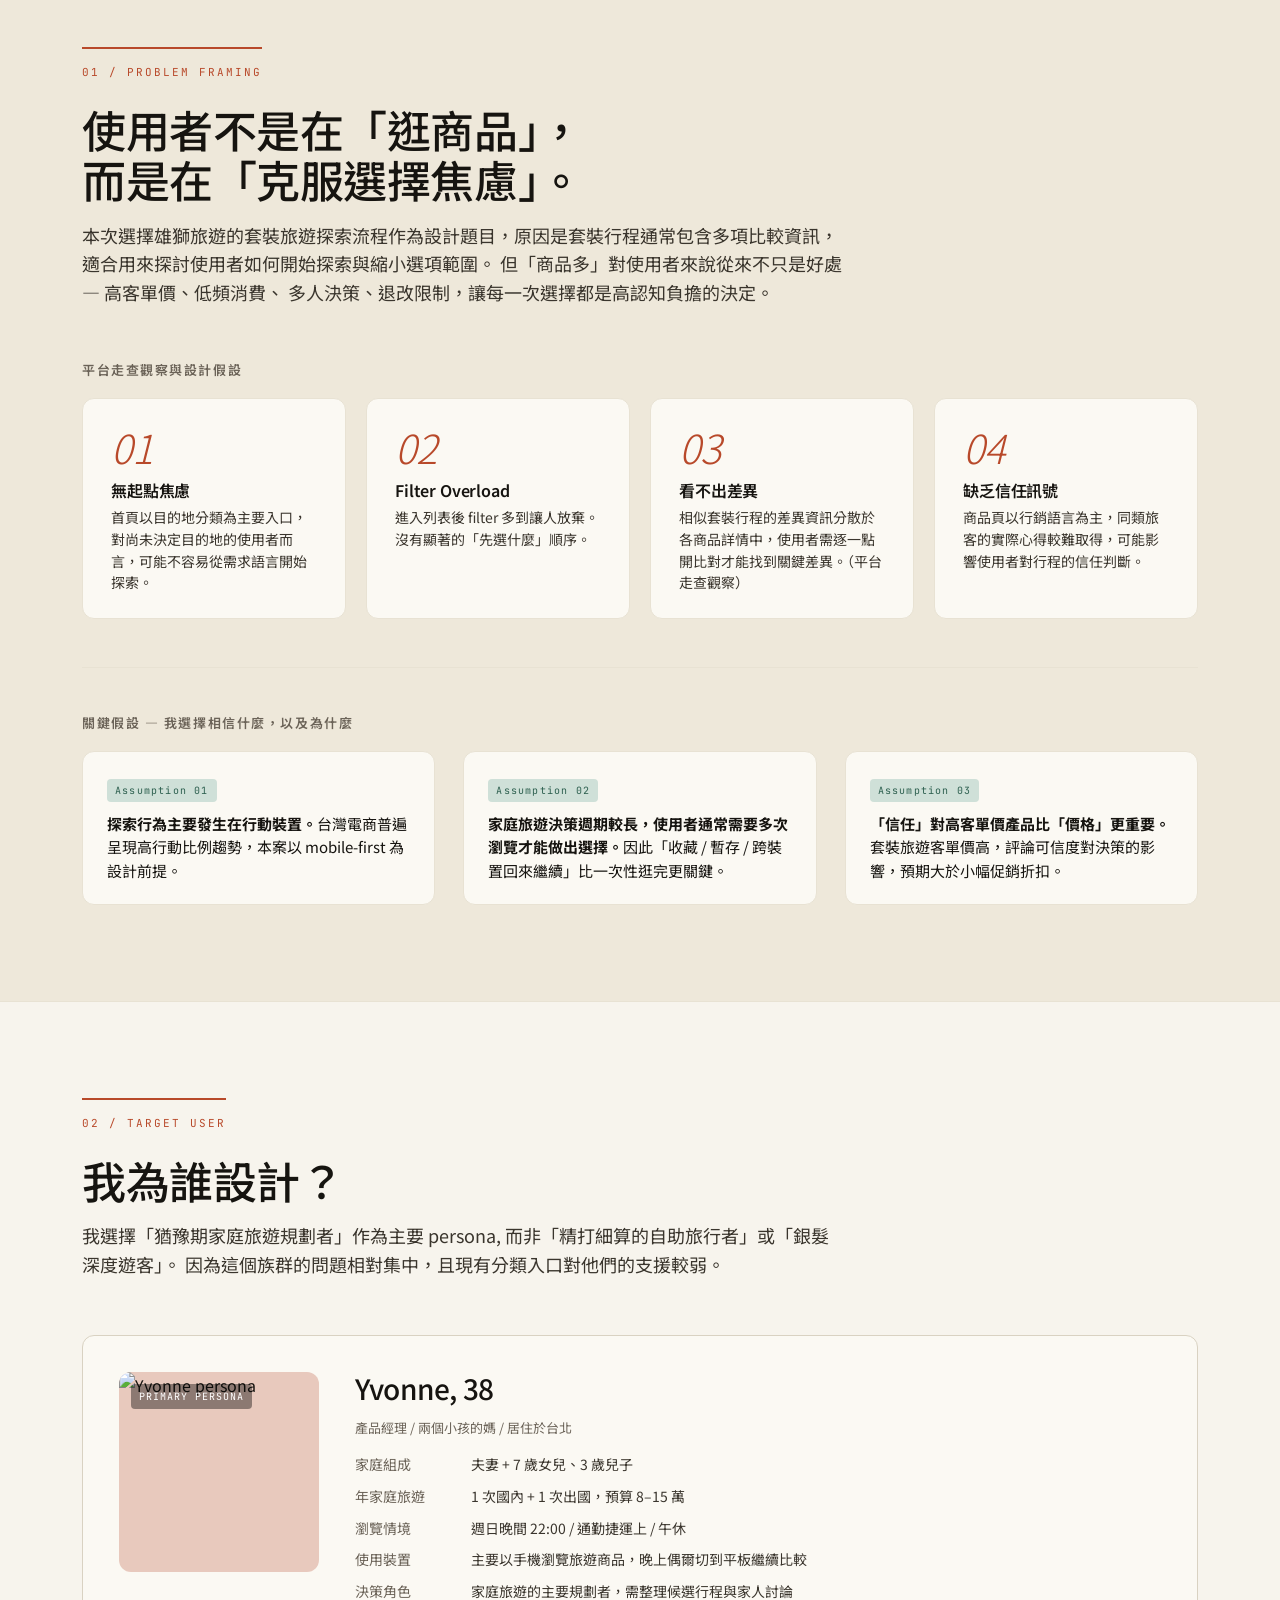
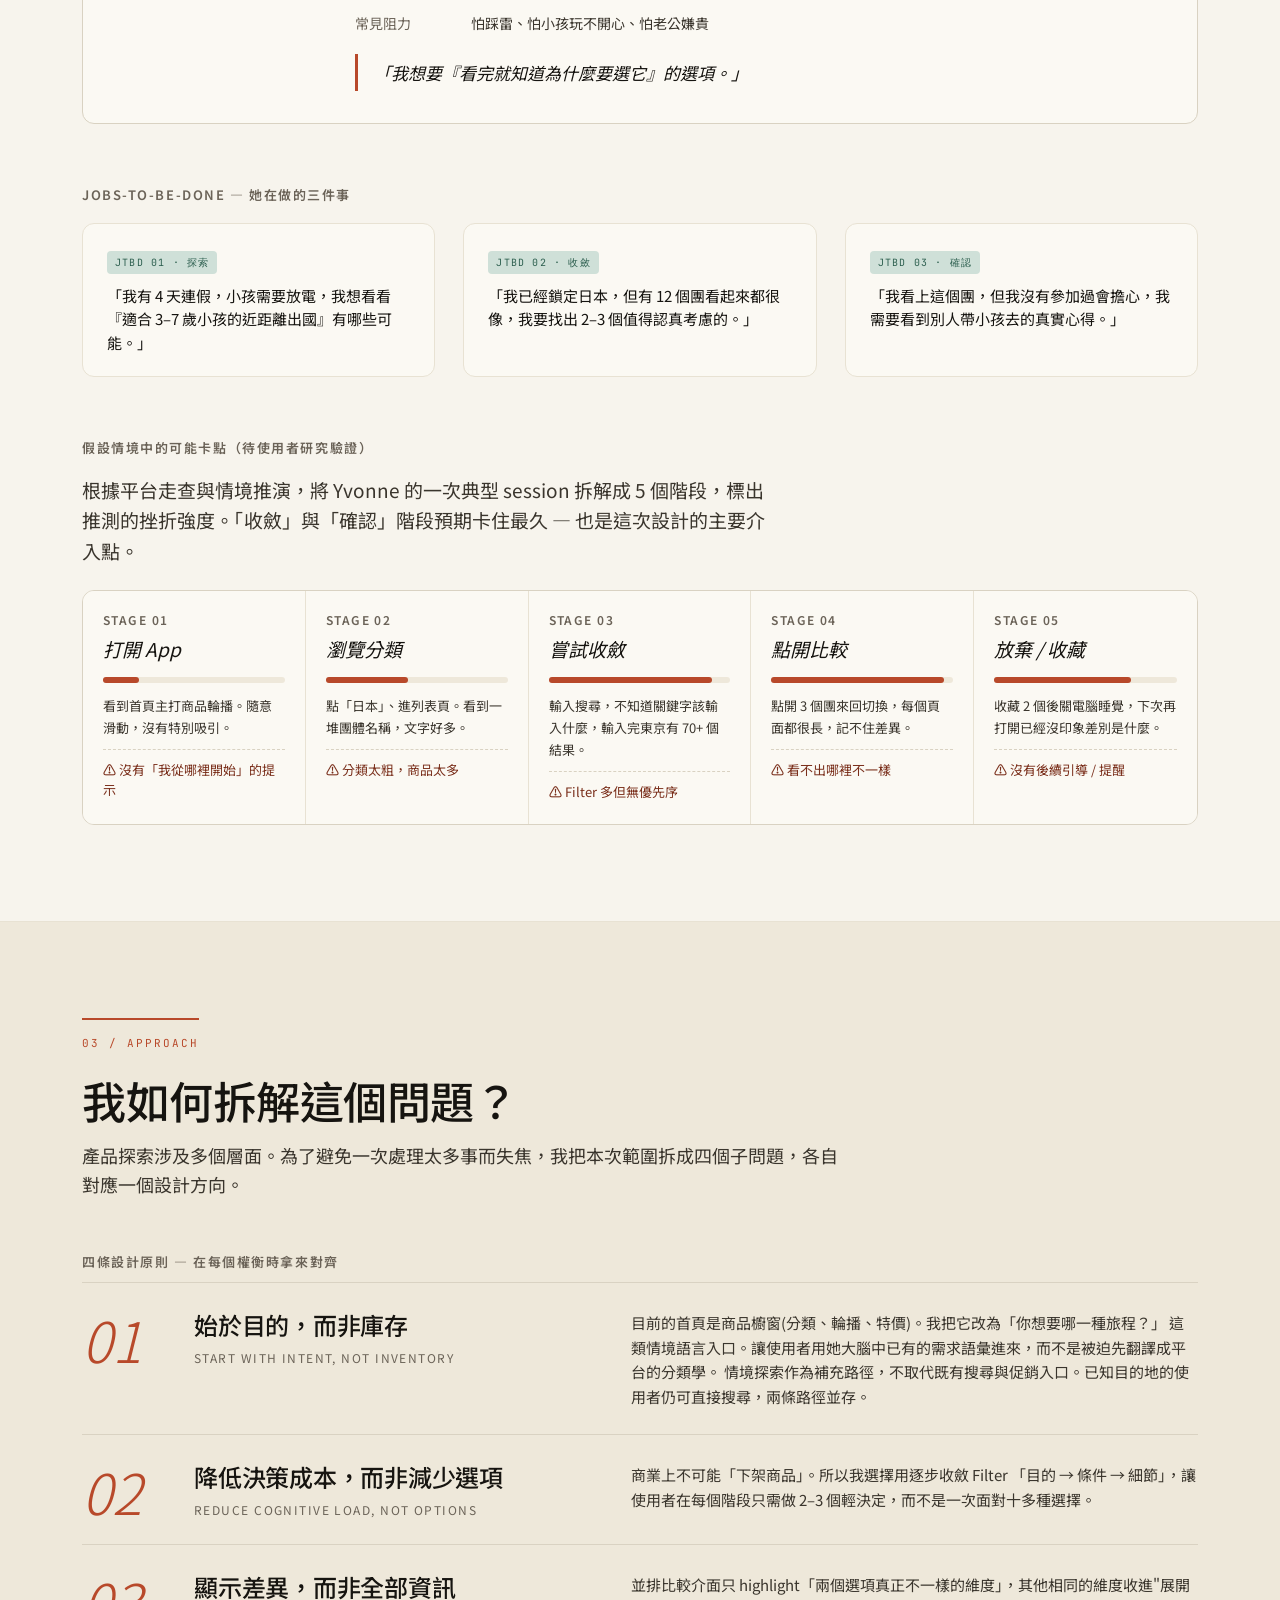
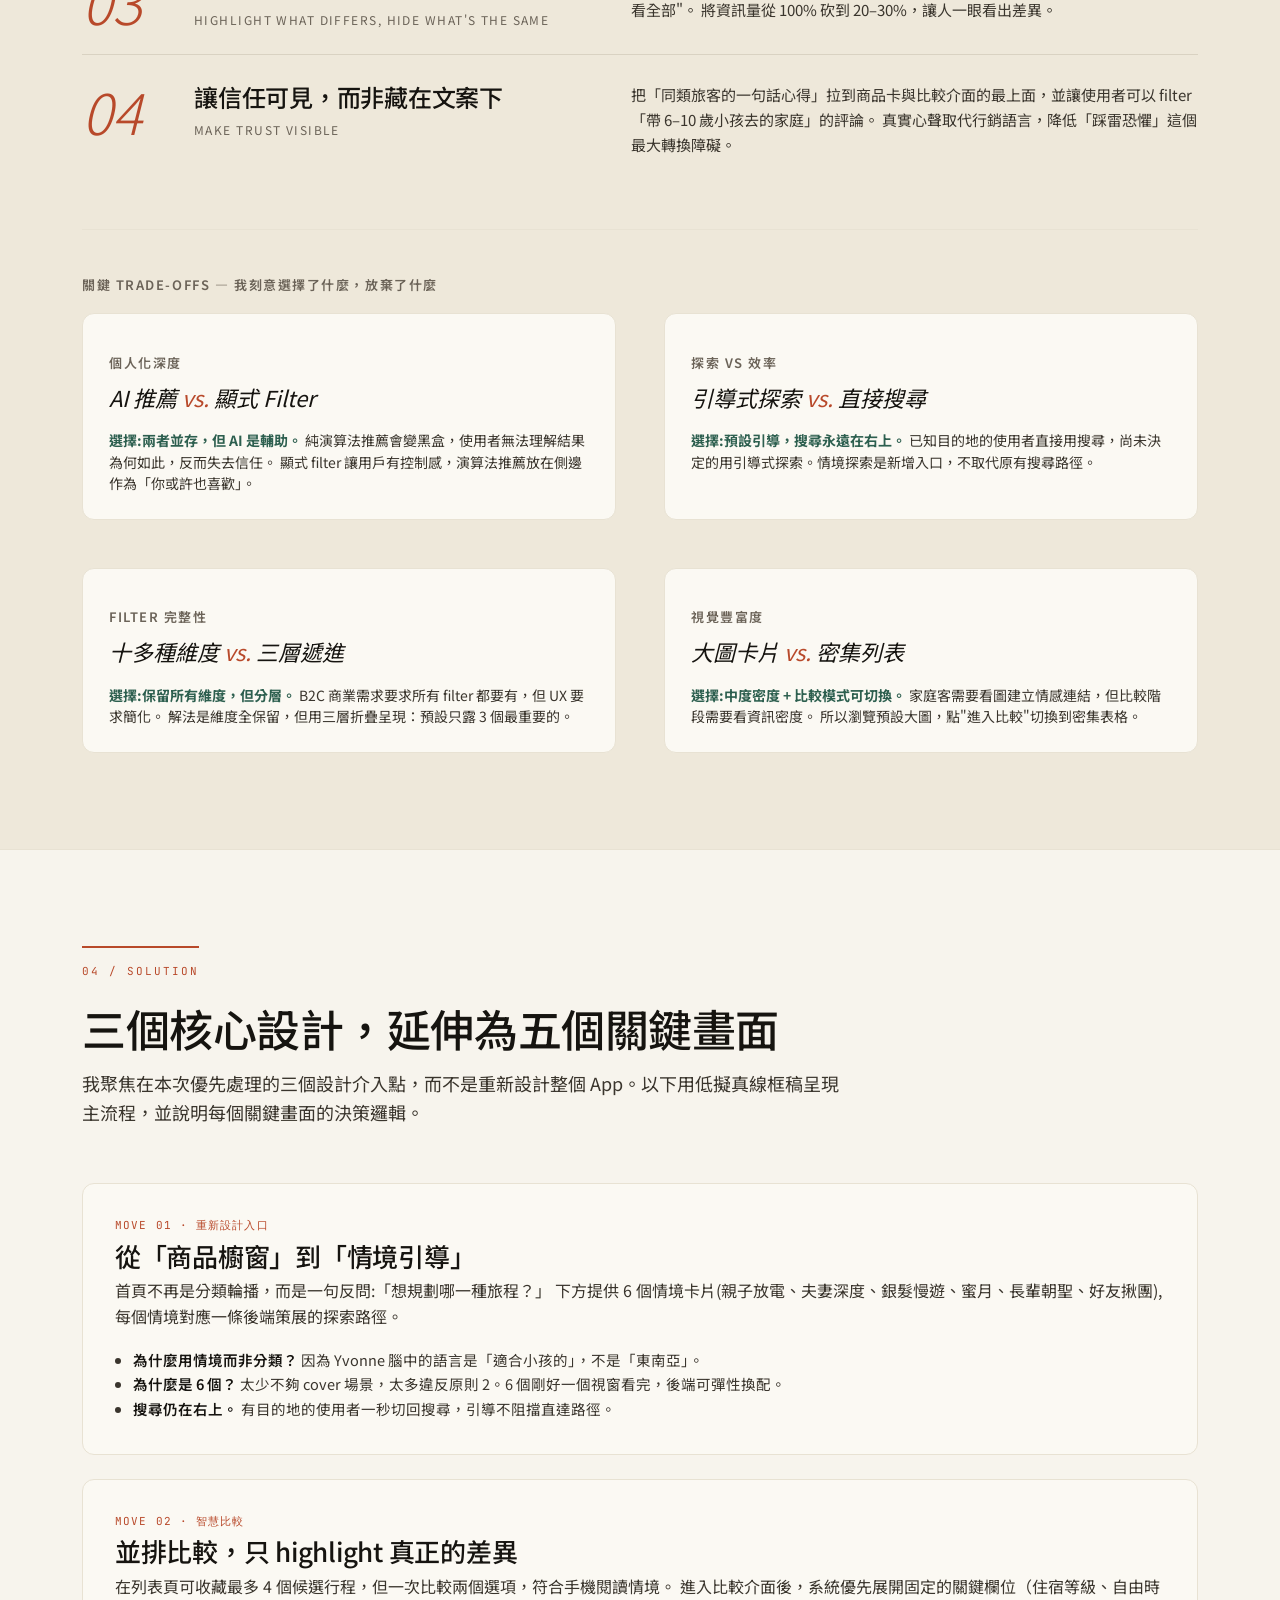
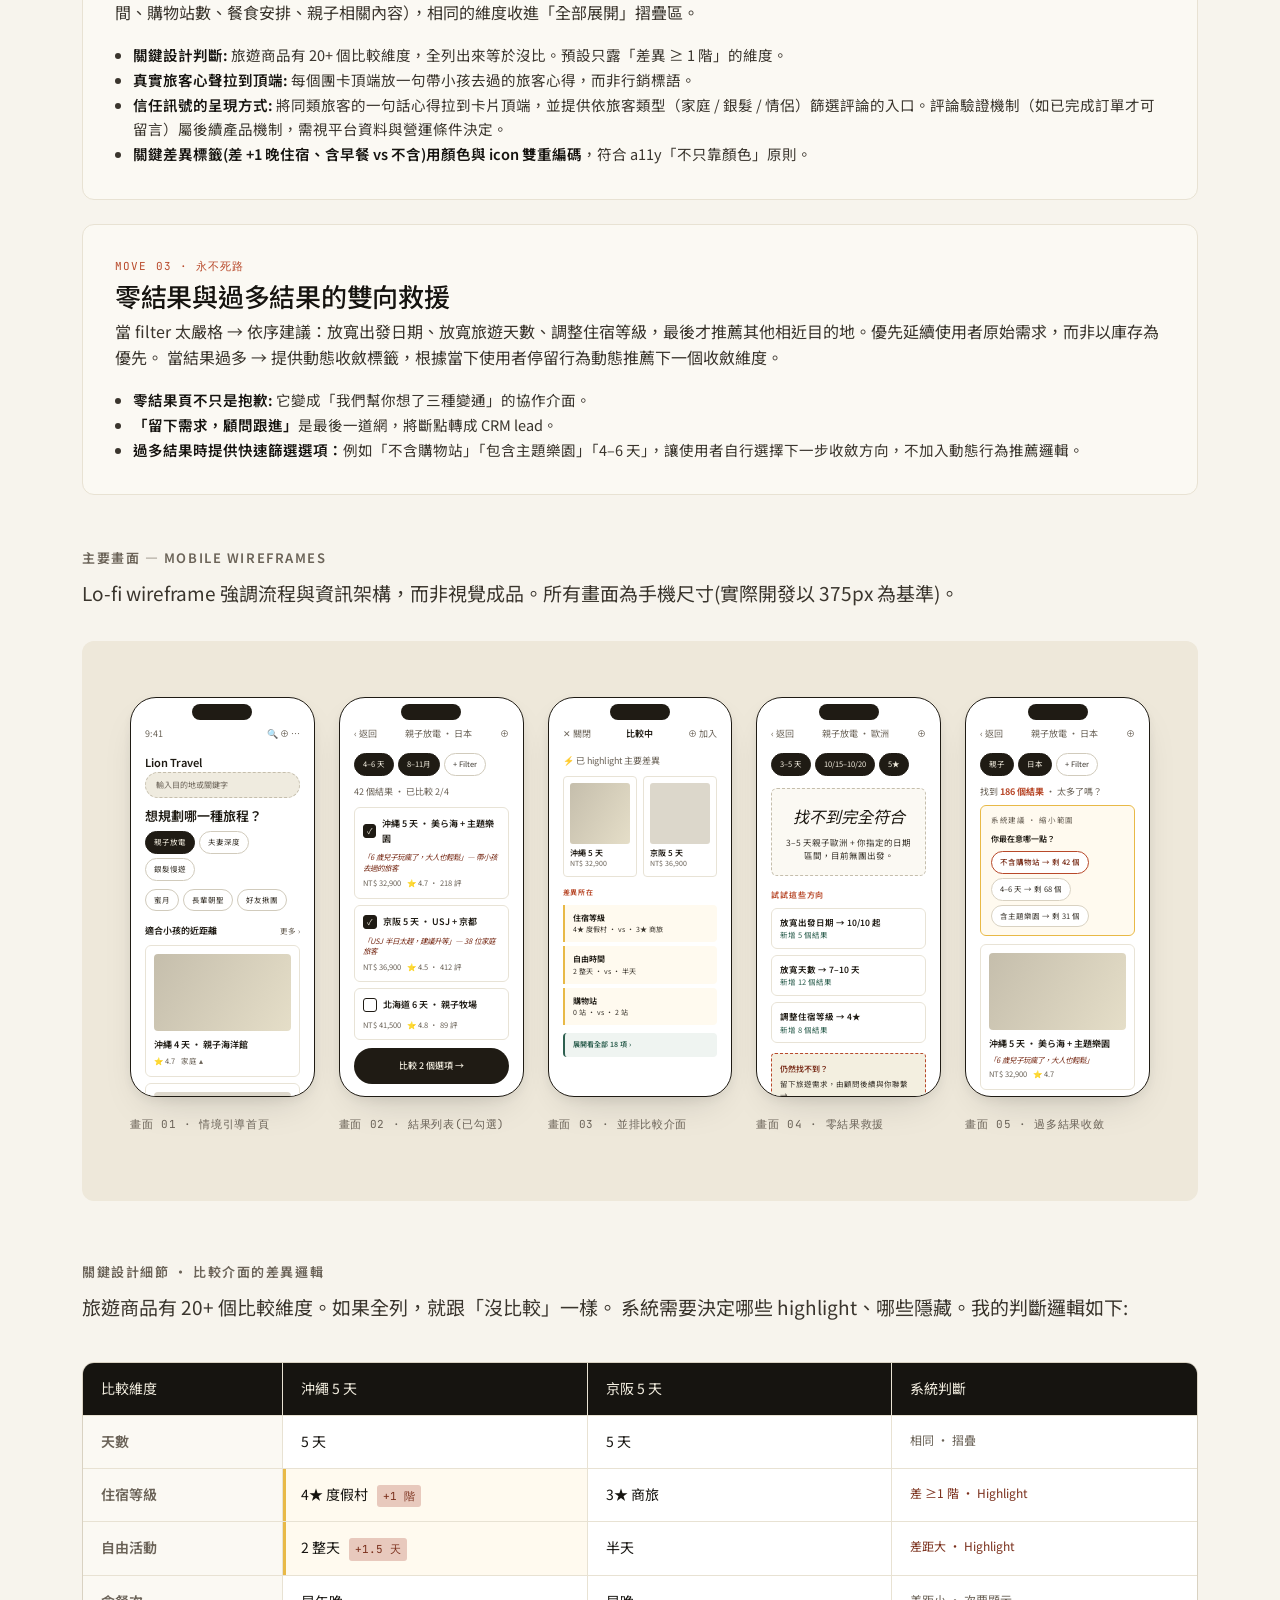
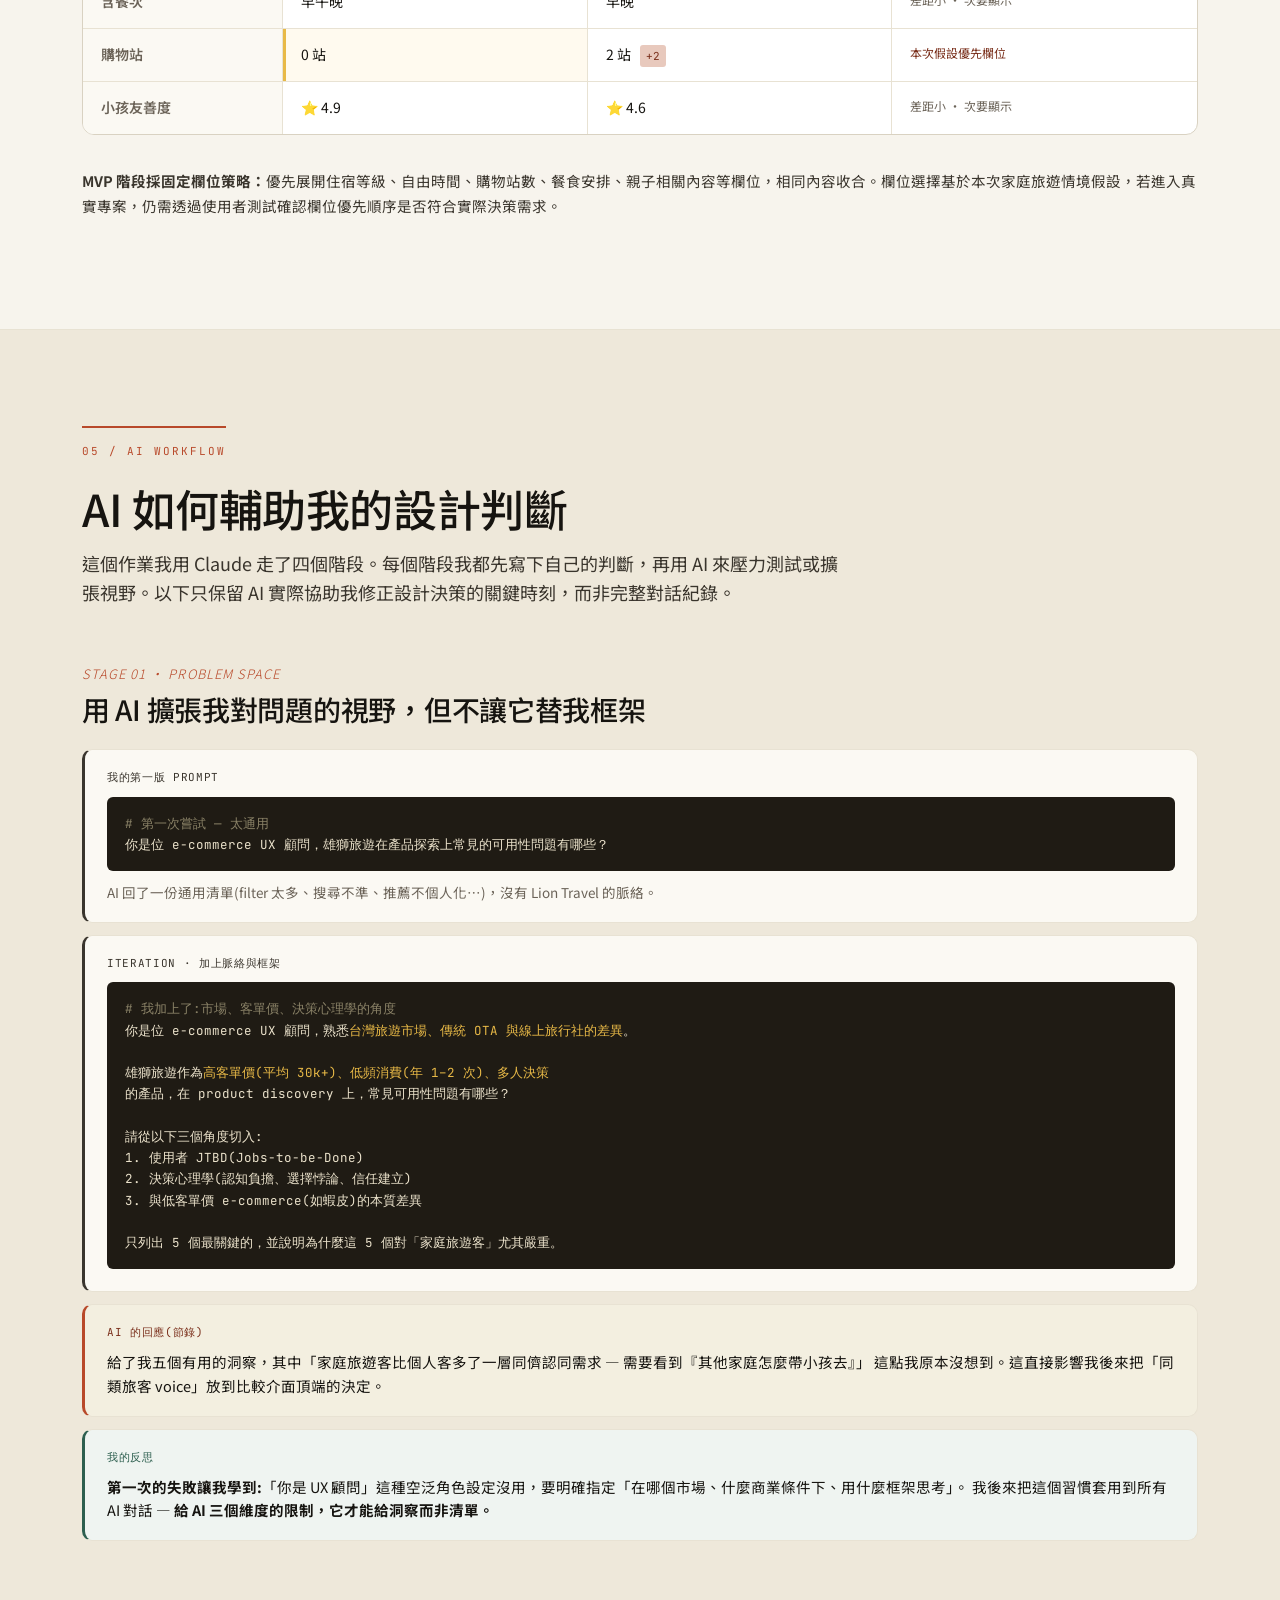
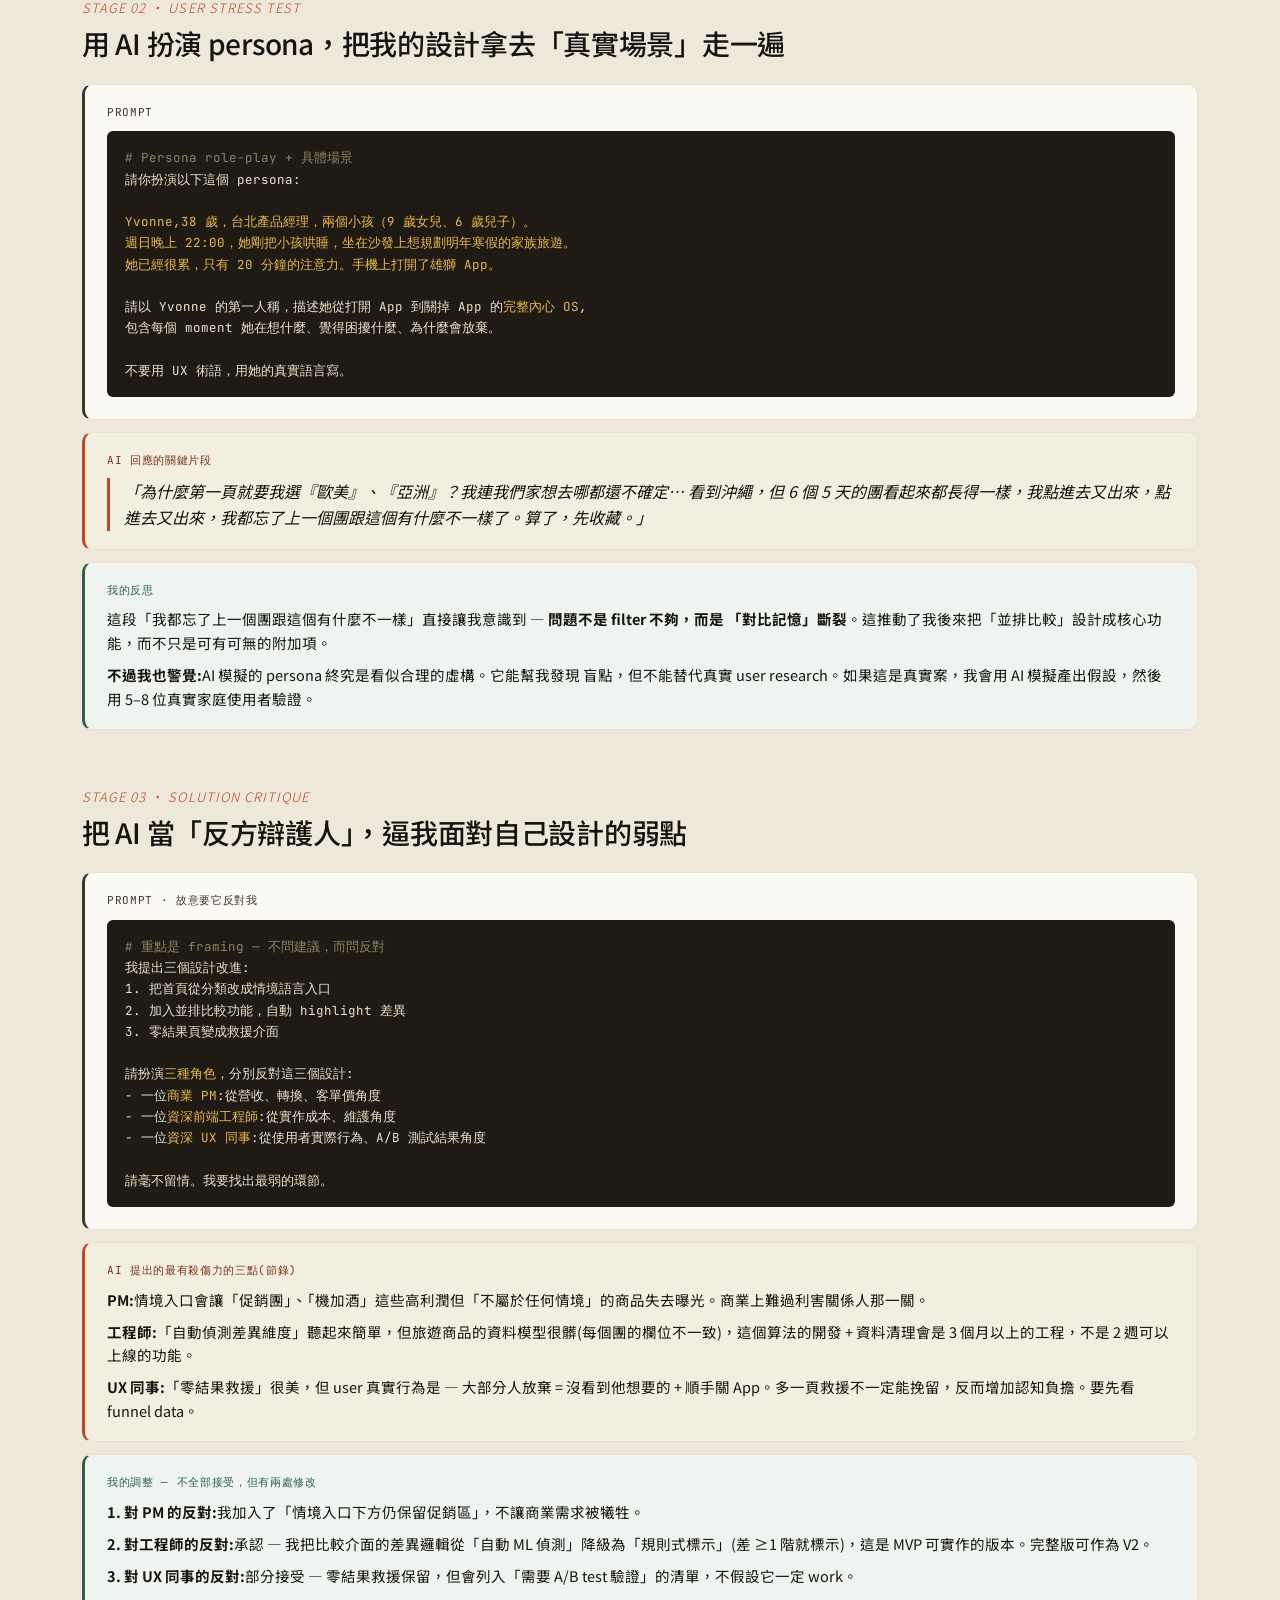
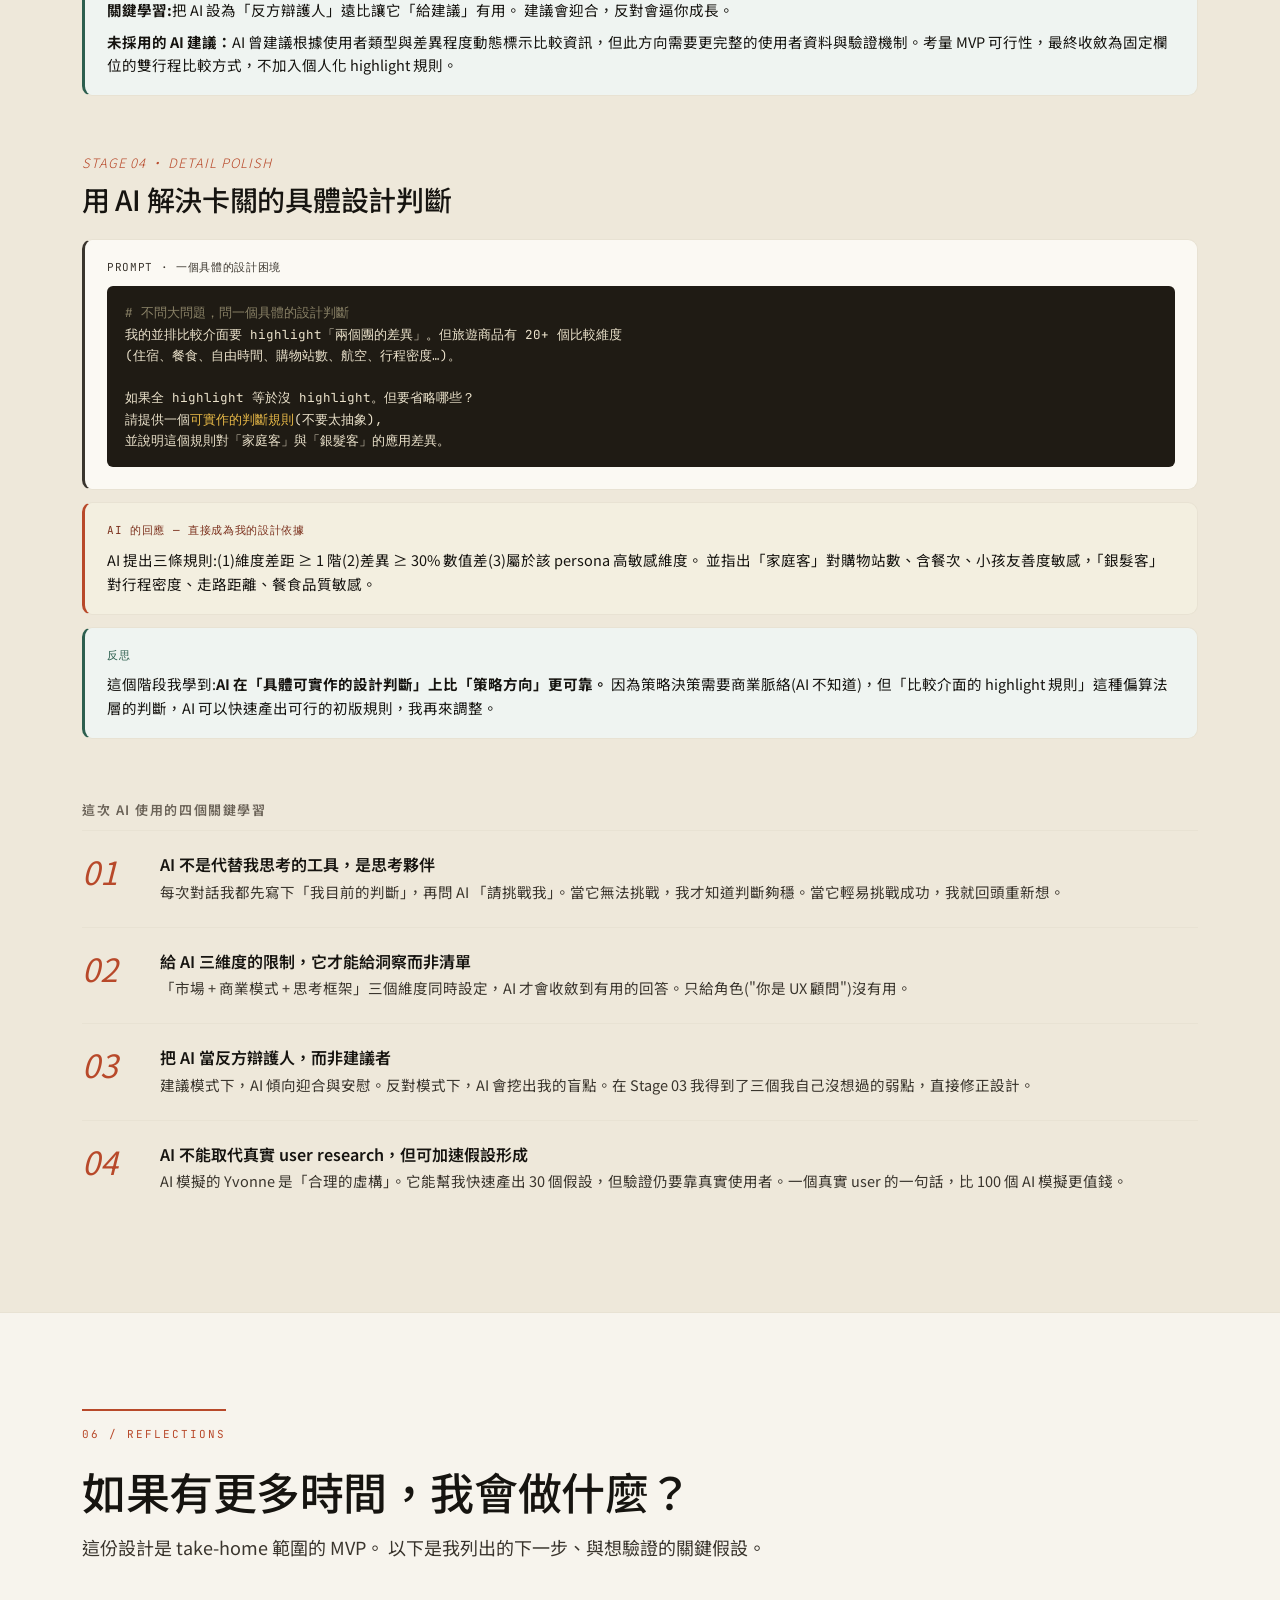
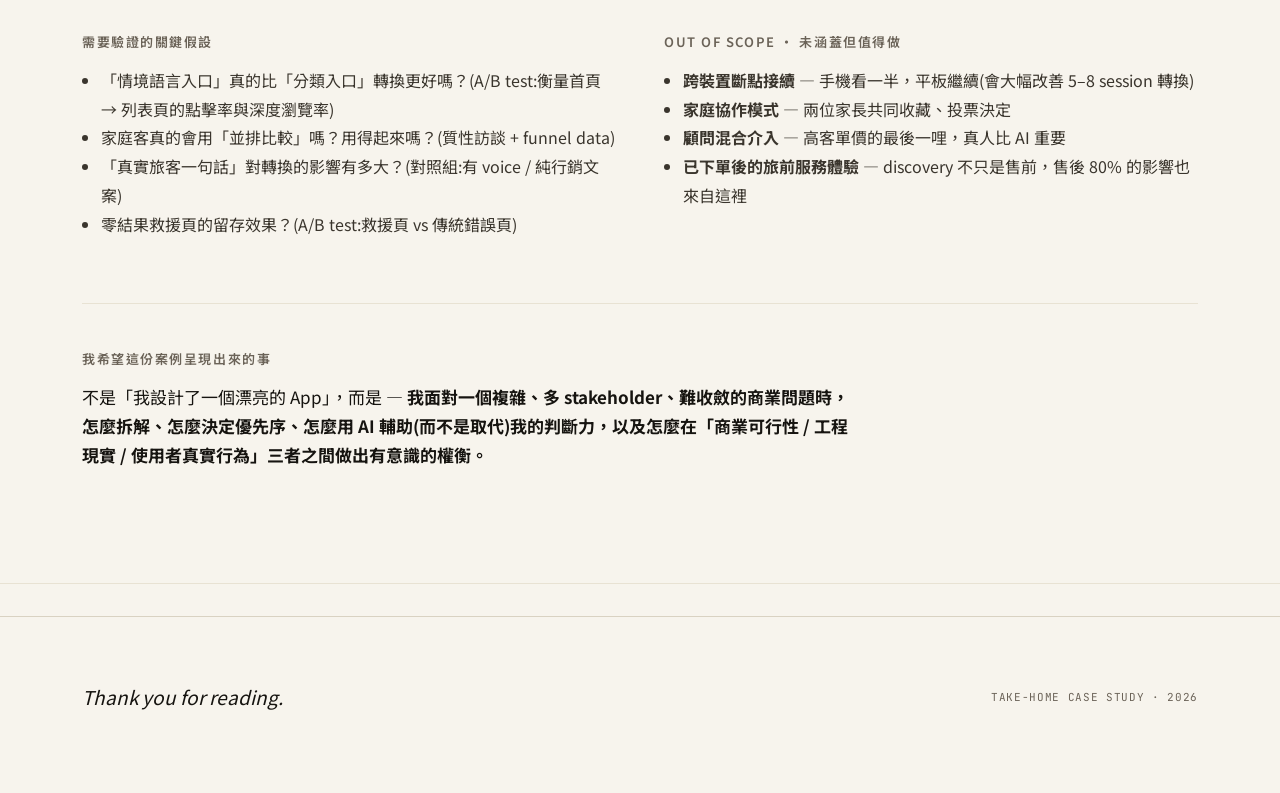
==== commit 32547141: "Add hero image, author byline, and content polish to lion2026 - Add left-text / right-image two-colu" ====
--- a/Homeworks/lion2026.html
+++ b/Homeworks/lion2026.html
@@ -70,6 +70,8 @@
   .topbar-inner{ display: flex; align-items: center; justify-content: space-between; height: 56px; }
   .brand{ font-family: var(--display); font-size: 16px; font-weight: 500; letter-spacing: -0.01em; color: var(--ink); }
   .brand .dot{ color: var(--accent); }
+  .brand-by{ font-family: var(--mono); font-size: 10px; letter-spacing: 0.08em; color: var(--ink-3); margin-left: 8px; font-weight: 400; }
+  .hero-author{ font-family: var(--mono); font-size: 13px; letter-spacing: 0.08em; color: var(--ink-3); margin: 10px 0 28px; }
   .toc{ display: flex; gap: 22px; font-size: 13px; color: var(--ink-3); }
   .toc a{ color: var(--ink-3); border: none; }
   .toc a:hover{ color: var(--ink); }
@@ -77,6 +79,16 @@
 
   /* Hero */
   .hero{ padding: 88px 0 64px; border-bottom: 1px solid var(--line-soft); }
+  .hero-body{
+    display: grid; grid-template-columns: 1fr 380px; gap: 64px;
+    align-items: start; margin-bottom: 60px;
+  }
+  .hero-img{
+    border-radius: 999px; overflow: hidden;
+    aspect-ratio: 3 / 4; position: sticky; top: 80px;
+  }
+  .hero-img img{ width: 100%; height: 100%; object-fit: cover; object-position: center 30%; display: block; }
+  @media (max-width: 960px){ .hero-body{ grid-template-columns: 1fr; } .hero-img{ display: none; } }
   .hero .meta-row{
     display: flex; gap: 32px; flex-wrap: wrap;
     font-family: var(--mono); font-size: 12px; letter-spacing: 0.04em;
@@ -466,13 +478,23 @@
       <span>Duration <strong>~6 hrs</strong></span>
       <span>Focus <strong>Design Thinking + AI</strong></span>
     </div>
-    <h1>讓對旅行茫然的家庭選擇 <em>變輕</em></h1>
-    <p class="hero-sub">
-      協助家庭旅遊規劃者快速找到候選行程，並理解選項差異，從不知道怎麼選，前進到留下兩個值得討論的行程。
-    </p>
-
-    <div style="margin-top: 28px; padding: 14px 18px; background: var(--signal-soft); border-left: 3px solid var(--signal); border-radius: 0 var(--r-big) var(--r-big) 0; max-width: 640px;">
-      <p style="margin: 0; font-size: 14px; color: var(--signal); line-height: 1.6;"><strong>研究說明：</strong>本案例以公開平台走查與情境假設為基礎，未進行真實使用者研究。所有數據與 persona 為設計假設，需透過使用者測試與行為數據驗證。</p>
+
+    <div class="hero-body">
+      <div>
+        <h1>讓對旅行茫然的家庭選擇 <em>變輕</em></h1>
+        <p class="hero-author">by 藍晨方</p>
+        <p class="hero-sub">
+          協助家庭旅遊規劃者快速找到候選行程，並理解選項差異，從不知道怎麼選，前進到留下兩個值得討論的行程。
+        </p>
+
+        <div style="margin-top: 28px; padding: 14px 18px; background: var(--signal-soft); border-left: 3px solid var(--signal); border-radius: 0 var(--r-big) var(--r-big) 0; max-width: 640px;">
+          <p style="margin: 0; font-size: 14px; color: var(--signal); line-height: 1.6;"><strong>研究說明：</strong>本案例以公開平台走查與情境假設為基礎，以作者本人與朋友做簡易使用者研究。所有數據與 persona 為設計假設，需透過使用者測試與行為數據驗證。</p>
+        </div>
+      </div>
+
+      <div class="hero-img">
+        <img src="https://plus.unsplash.com/premium_photo-1740506843232-47184011d938?q=80&w=980&auto=format&fit=crop&ixlib=rb-4.1.0&ixid=M3wxMjA3fDB8MHxwaG90by1wYWdlfHx8fGVufDB8fHx8fA%3D%3D" alt="家庭旅遊情境">
+      </div>
     </div>
 
     <div class="hero-grid">
@@ -532,9 +554,7 @@
       </div>
       <div>
         <p style="font-size: 17px; line-height: 1.7;">
-          雄獅旅遊現有的產品探索，預設用戶「已經知道自己要去哪、要什麼樣的旅程」。
-          但真實使用者（尤其是家庭旅遊規劃者）
-          更常處。       於「我知道我想出國，但不知道哪裡適合我們」的狀態。
+          雄獅旅遊現有的產品探索，預設使用者已知道目的地與行程類型。本次聚焦於一類可能被現有分類入口忽略的情境：使用者知道自己想安排家庭出遊，卻尚未決定適合的目的地與行程類型。
         </p>
         <p style="font-size: 17px; line-height: 1.7; margin-top: 14px;">
           這份設計從「目的、不從庫存」出發，以三個核心改動把
@@ -553,18 +573,18 @@
     <div class="sec-head">
       <h2>使用者不是在「逛商品」，<br>而是在「克服選擇焦慮」。</h2>
       <p class="lead">
-        Lion Travel 是台灣最大的傳統旅遊電商之一，套裝旅遊商品數量龐大。
+        本次選擇雄獅旅遊的套裝旅遊探索流程作為設計題目，原因是套裝行程通常包含多項比較資訊，適合用來探討使用者如何開始探索與縮小選項範圍。
         但「商品多」對使用者來說從來不只是好處 — 高客單價、低頻消費、
         多人決策、退改限制，讓每一次選擇都是高認知負擔的決定。
       </p>
     </div>
 
-    <h4 style="margin-top: 32px;">我從現有平台觀察到的四個關鍵痛點</h4>
+    <h4 style="margin-top: 32px;">平台走查觀察與設計假設</h4>
     <div class="grid-4" style="margin-top: 20px;">
       <div class="insight">
         <div class="num">01</div>
         <h3>無起點焦慮</h3>
-        <p>首頁是分類導向(歐美、亞洲、郵輪…)，但使用者更常想的是「親子能玩、不要太累」這類需求語言。</p>
+        <p>首頁以目的地分類為主要入口，對尚未決定目的地的使用者而言，可能不容易從需求語言開始探索。</p>
       </div>
       <div class="insight">
         <div class="num">02</div>
@@ -574,12 +594,12 @@
       <div class="insight">
         <div class="num">03</div>
         <h3>看不出差異</h3>
-        <p>同樣 4 天京阪，A 團 31,888、B 團 36,888，差別在哪?要點開每一個商品比對才能找到關鍵差異。</p>
+        <p>相似套裝行程的差異資訊分散於各商品詳情中，使用者需逐一點開比對才能找到關鍵差異。（平台走查觀察）</p>
       </div>
       <div class="insight">
         <div class="num">04</div>
         <h3>缺乏信任訊號</h3>
-        <p>商品頁充滿行銷語言("限量、省最大、特選")，但缺少同類旅客的真實心聲與評分依據。</p>
+        <p>商品頁以行銷語言為主，同類旅客的實際心得較難取得，可能影響使用者對行程的信任判斷。</p>
       </div>
     </div>
 
@@ -608,11 +628,11 @@
   <div class="wrap">
     <span class="section-label">02 / Target User</span>
     <div class="sec-head">
-      <h2>我為誰設計?</h2>
+      <h2>我為誰設計？</h2>
       <p class="lead">
         我選擇「猶豫期家庭旅遊規劃者」作為主要 persona,
         而非「精打細算的自助旅行者」或「銀髮深度遊客」。
-        因為這個族群的問題集中、親子旅遊商業價值高，且現有體驗對他們的服務最弱。
+        因為這個族群的問題相對集中，且現有分類入口對他們的支援較弱。
       </p>
     </div>
 
@@ -629,8 +649,8 @@
           <dt>家庭組成</dt><dd>夫妻 + 7 歲女兒、3 歲兒子</dd>
           <dt>年家庭旅遊</dt><dd>1 次國內 + 1 次出國，預算 8–15 萬</dd>
           <dt>瀏覽情境</dt><dd>週日晚間 22:00 / 通勤捷運上 / 午休</dd>
-          <dt>使用裝置</dt><dd>iPhone 為主(85%)，晚上偶爾切到平板</dd>
-          <dt>決策角色</dt><dd>主規劃者，先生 60% 信任她的決定</dd>
+          <dt>使用裝置</dt><dd>主要以手機瀏覽旅遊商品，晚上偶爾切到平板繼續比較</dd>
+          <dt>決策角色</dt><dd>家庭旅遊的主要規劃者，需整理候選行程與家人討論</dd>
           <dt>常見阻力</dt><dd>怕踩雷、怕小孩玩不開心、怕老公嫌貴</dd>
         </dl>
 
@@ -706,9 +726,9 @@
   <div class="wrap">
     <span class="section-label">03 / Approach</span>
     <div class="sec-head">
-      <h2>我如何拆解這個問題?</h2>
+      <h2>我如何拆解這個問題？</h2>
       <p class="lead">
-        產品探索是個複合問題。為了避免一次處理太多事而失焦，我把它拆成四個獨立但相連的子問題，各自有清楚的設計動作。
+        產品探索涉及多個層面。為了避免一次處理太多事而失焦，我把本次範圍拆成四個子問題，各自對應一個設計方向。
       </p>
     </div>
 
@@ -721,7 +741,7 @@
         <span class="en">Start with intent, not inventory</span>
       </div>
       <p>
-        目前的首頁是商品櫥窗(分類、輪播、特價)。我把它改為「你想要哪一種旅程?」
+        目前的首頁是商品櫥窗(分類、輪播、特價)。我把它改為「你想要哪一種旅程？」
         這類情境語言入口。讓使用者用她大腦中已有的需求語彙進來，而不是被迫先翻譯成平台的分類學。
         情境探索作為補充路徑，不取代既有搜尋與促銷入口。已知目的地的使用者仍可直接搜尋，兩條路徑並存。
       </p>
@@ -810,10 +830,9 @@
   <div class="wrap">
     <span class="section-label">04 / Solution</span>
     <div class="sec-head">
-      <h2>三個核心設計介入，延伸為五個關鍵畫面</h2>
+      <h2>三個核心設計，延伸為五個關鍵畫面</h2>
       <p class="lead">
-        我聚焦在最能鬆動搜索體驗的三個介入點，降低大改版網站成本。
-        以下用 mobile wireframe 呈現主流程，並深入說明每一個關鍵畫面的決策邏輯。
+        我聚焦在本次優先處理的三個設計介入點，而不是重新設計整個 App。以下用低擬真線框稿呈現主流程，並說明每個關鍵畫面的決策邏輯。
       </p>
     </div>
 
@@ -822,13 +841,13 @@
       <div class="feat-kicker">Move 01 · 重新設計入口</div>
       <h3>從「商品櫥窗」到「情境引導」</h3>
       <p class="lead">
-        首頁不再是分類輪播，而是一句反問:「想規劃哪一種旅程?」
+        首頁不再是分類輪播，而是一句反問:「想規劃哪一種旅程？」
         下方提供 6 個情境卡片(親子放電、夫妻深度、銀髮慢遊、蜜月、長輩朝聖、好友揪團),
         每個情境對應一條後端策展的探索路徑。
       </p>
       <ul>
-        <li><strong>為什麼用情境而非分類?</strong> 因為 Yvonne 腦中的語言是「適合小孩的」，不是「東南亞」。</li>
-        <li><strong>為什麼是 6 個?</strong> 太少不夠 cover 場景，太多違反原則 2。6 個剛好一個視窗看完，後端可彈性換配。</li>
+        <li><strong>為什麼用情境而非分類？</strong> 因為 Yvonne 腦中的語言是「適合小孩的」，不是「東南亞」。</li>
+        <li><strong>為什麼是 6 個？</strong> 太少不夠 cover 場景，太多違反原則 2。6 個剛好一個視窗看完，後端可彈性換配。</li>
         <li><strong>搜尋仍在右上。</strong> 有目的地的使用者一秒切回搜尋，引導不阻擋直達路徑。</li>
       </ul>
     </div>
@@ -860,7 +879,7 @@
       <ul>
         <li><strong>零結果頁不只是抱歉:</strong> 它變成「我們幫你想了三種變通」的協作介面。</li>
         <li><strong>「留下需求，顧問跟進」</strong>是最後一道網，將斷點轉成 CRM lead。</li>
-        <li><strong>過多結果的動態收斂標籤</strong>不是固定的，而是根據當下篩選結果動態浮現:當有 60% 的結果都是 4–5 天時，系統不會建議用「天數」收斂，而是建議「目的地細分」這類更高槓桿維度。</li>
+        <li><strong>過多結果時提供快速篩選選項：</strong>例如「不含購物站」「包含主題樂園」「4–6 天」，讓使用者自行選擇下一步收斂方向，不加入動態行為推薦邏輯。</li>
       </ul>
     </div>
 
@@ -884,7 +903,7 @@
               </div>
               <div class="ph-h-title">Lion Travel</div>
               <div class="ph-search">輸入目的地或關鍵字</div>
-              <div class="ph-h2">想規劃哪一種旅程?</div>
+              <div class="ph-h2">想規劃哪一種旅程？</div>
               <div class="ph-chip-row">
                 <span class="ph-chip on">親子放電</span>
                 <span class="ph-chip">夫妻深度</span>
@@ -1048,7 +1067,7 @@
               </div>
 
               <div style="margin-top: 10px; padding: 8px; background: #F3EFE0; border-radius: 4px; border: 1px dashed #B8492A;">
-                <div style="font-size: 8px; color: #7A2F1B; font-weight: 600; margin-bottom: 2px;">仍然找不到?</div>
+                <div style="font-size: 8px; color: #7A2F1B; font-weight: 600; margin-bottom: 2px;">仍然找不到？</div>
                 <div style="font-size: 7.5px; color: #3A352D; line-height: 1.5;">留下旅遊需求，由顧問後續與你聯繫 →</div>
               </div>
             </div>
@@ -1070,12 +1089,12 @@
                 <span class="ph-chip on">日本</span>
                 <span class="ph-chip">+ Filter</span>
               </div>
-              <div style="font-size: 9px; color: #6B6358; margin: 4px 0 6px;">找到 <strong style="color:#B8492A;">186 個結果</strong> · 太多了嗎?</div>
+              <div style="font-size: 9px; color: #6B6358; margin: 4px 0 6px;">找到 <strong style="color:#B8492A;">186 個結果</strong> · 太多了嗎？</div>
 
               <!-- Dynamic narrow-down suggestion -->
               <div style="background: #FFFAEF; border: 1px solid #E8B947; border-radius: 6px; padding: 8px 10px; margin-bottom: 8px;">
                 <div style="font-size: 7.5px; color: #6B6358; margin-bottom: 5px; text-transform: uppercase; letter-spacing: 0.08em;">系統建議 · 縮小範圍</div>
-                <div style="font-size: 8px; font-weight: 600; color: #1F1B14; margin-bottom: 6px;">你最在意哪一點?</div>
+                <div style="font-size: 8px; font-weight: 600; color: #1F1B14; margin-bottom: 6px;">你最在意哪一點？</div>
                 <div style="display: flex; gap: 4px; flex-wrap: wrap;">
                   <span style="background: #FFF; border: 1px solid #B8492A; border-radius: 999px; padding: 4px 8px; font-size: 7.5px; color: #7A2F1B; font-weight: 500;">不含購物站 → 剩 42 個</span>
                   <span style="background: #FFF; border: 1px solid #D9D2C2; border-radius: 999px; padding: 4px 8px; font-size: 7.5px; color: #3A352D;">4–6 天 → 剩 68 個</span>
@@ -1145,7 +1164,7 @@
         <div class="cell label">購物站</div>
         <div class="cell hl">0 站</div>
         <div class="cell">2 站 <span class="delta">+2</span></div>
-        <div class="cell" style="font-size: 12px; color: var(--accent-deep);">家庭客敏感維度 · Highlight</div>
+        <div class="cell" style="font-size: 12px; color: var(--accent-deep);">本次假設優先欄位</div>
       </div>
       <div class="row">
         <div class="cell label">小孩友善度</div>
@@ -1157,7 +1176,7 @@
     </div>
 
     <p style="margin-top: 14px; font-size: 14.5px; color: var(--ink-2);">
-      <strong>MVP 階段採固定欄位策略：</strong>優先展開住宿等級、自由時間、購物站數、餐食安排、親子相關內容等欄位，相同內容收合。欄位選擇基於本次家庭旅遊情境假設，後續可依使用者研究調整。
+      <strong>MVP 階段採固定欄位策略：</strong>優先展開住宿等級、自由時間、購物站數、餐食安排、親子相關內容等欄位，相同內容收合。欄位選擇基於本次家庭旅遊情境假設，若進入真實專案，仍需透過使用者測試確認欄位優先順序是否符合實際決策需求。
     </p>
   </div>
 </section>
@@ -1181,7 +1200,7 @@
       <div class="chat-bubble user">
         <div class="who">我的第一版 prompt</div>
         <div class="prompt-block"><span class="comment"># 第一次嘗試 — 太通用</span>
-你是位 e-commerce UX 顧問，雄獅旅遊在產品探索上常見的可用性問題有哪些?</div>
+你是位 e-commerce UX 顧問，雄獅旅遊在產品探索上常見的可用性問題有哪些？</div>
         <p style="margin-top: 10px; font-size: 13.5px; color: var(--ink-3);">
           AI 回了一份通用清單(filter 太多、搜尋不準、推薦不個人化…)，沒有 Lion Travel 的脈絡。
         </p>
@@ -1193,7 +1212,7 @@
 你是位 e-commerce UX 顧問，熟悉<span class="hl">台灣旅遊市場、傳統 OTA 與線上旅行社的差異</span>。
 
 雄獅旅遊作為<span class="hl">高客單價(平均 30k+)、低頻消費(年 1–2 次)、多人決策</span>
-的產品，在 product discovery 上，常見可用性問題有哪些?
+的產品，在 product discovery 上，常見可用性問題有哪些？
 
 請從以下三個角度切入:
 1. 使用者 JTBD(Jobs-to-be-Done)
@@ -1243,7 +1262,7 @@
       <div class="chat-bubble ai">
         <div class="who">AI 回應的關鍵片段</div>
         <p style="font-family: var(--display); font-style: italic; color: var(--ink); border-left: 3px solid var(--accent); padding-left: 14px; font-size: 16px;">
-          「為什麼第一頁就要我選『歐美』、『亞洲』?我連我們家想去哪都還不確定…
+          「為什麼第一頁就要我選『歐美』、『亞洲』？我連我們家想去哪都還不確定…
           看到沖繩，但 6 個 5 天的團看起來都長得一樣，我點進去又出來，點進去又出來，我都忘了上一個團跟這個有什麼不一樣了。算了，先收藏。」
         </p>
       </div>
@@ -1310,6 +1329,9 @@
           <strong>關鍵學習:</strong>把 AI 設為「反方辯護人」遠比讓它「給建議」有用。
           建議會迎合，反對會逼你成長。
         </p>
+        <p style="margin-top: 8px;">
+          <strong>未採用的 AI 建議：</strong>AI 曾建議根據使用者類型與差異程度動態標示比較資訊，但此方向需要更完整的使用者資料與驗證機制。考量 MVP 可行性，最終收斂為固定欄位的雙行程比較方式，不加入個人化 highlight 規則。
+        </p>
       </div>
     </div>
 
@@ -1324,7 +1346,7 @@
 我的並排比較介面要 highlight「兩個團的差異」。但旅遊商品有 20+ 個比較維度
 (住宿、餐食、自由時間、購物站數、航空、行程密度…)。
 
-如果全 highlight 等於沒 highlight。但要省略哪些?
+如果全 highlight 等於沒 highlight。但要省略哪些？
 請提供一個<span class="hl">可實作的判斷規則</span>(不要太抽象),
 並說明這個規則對「家庭客」與「銀髮客」的應用差異。</div>
       </div>
@@ -1391,7 +1413,7 @@
   <div class="wrap">
     <span class="section-label">06 / Reflections</span>
     <div class="sec-head">
-      <h2>如果有更多時間，我會做什麼?</h2>
+      <h2>如果有更多時間，我會做什麼？</h2>
       <p class="lead">
         這份設計是 take-home 範圍的 MVP。
         以下是我列出的下一步、與想驗證的關鍵假設。
@@ -1402,10 +1424,10 @@
       <div>
         <h4>需要驗證的關鍵假設</h4>
         <ul style="padding-left: 1.2em; color: var(--ink-2); line-height: 1.8;">
-          <li>「情境語言入口」真的比「分類入口」轉換更好嗎?(A/B test:衡量首頁 → 列表頁的點擊率與深度瀏覽率)</li>
-          <li>家庭客真的會用「並排比較」嗎?用得起來嗎?(質性訪談 + funnel data)</li>
-          <li>「真實旅客一句話」對轉換的影響有多大?(對照組:有 voice / 純行銷文案)</li>
-          <li>零結果救援頁的留存效果?(A/B test:救援頁 vs 傳統錯誤頁)</li>
+          <li>「情境語言入口」真的比「分類入口」轉換更好嗎？(A/B test:衡量首頁 → 列表頁的點擊率與深度瀏覽率)</li>
+          <li>家庭客真的會用「並排比較」嗎？用得起來嗎？(質性訪談 + funnel data)</li>
+          <li>「真實旅客一句話」對轉換的影響有多大？(對照組:有 voice / 純行銷文案)</li>
+          <li>零結果救援頁的留存效果？(A/B test:救援頁 vs 傳統錯誤頁)</li>
         </ul>
       </div>
       <div>
@@ -1423,7 +1445,7 @@
 
     <h4>我希望這份案例呈現出來的事</h4>
     <p style="font-size: 17px; line-height: 1.7; color: var(--ink); max-width: 780px;">
-      不是「我設計了一個漂亮的 App」，而是 — <strong>我面對一個複雜、多 stakeholder、難收斂的商業問題時，怎麼拆解、怎麼決定優先序、怎麼用 AI 增強(而不是取代)我的判斷力，以及怎麼在「商業可行性 / 工程現實 / 使用者真實行為」三者之間做出有意識的權衡。</strong>
+      不是「我設計了一個漂亮的 App」，而是 — <strong>我面對一個複雜、多 stakeholder、難收斂的商業問題時，怎麼拆解、怎麼決定優先序、怎麼用 AI 輔助(而不是取代)我的判斷力，以及怎麼在「商業可行性 / 工程現實 / 使用者真實行為」三者之間做出有意識的權衡。</strong>
     </p>
   </div>
 </section>
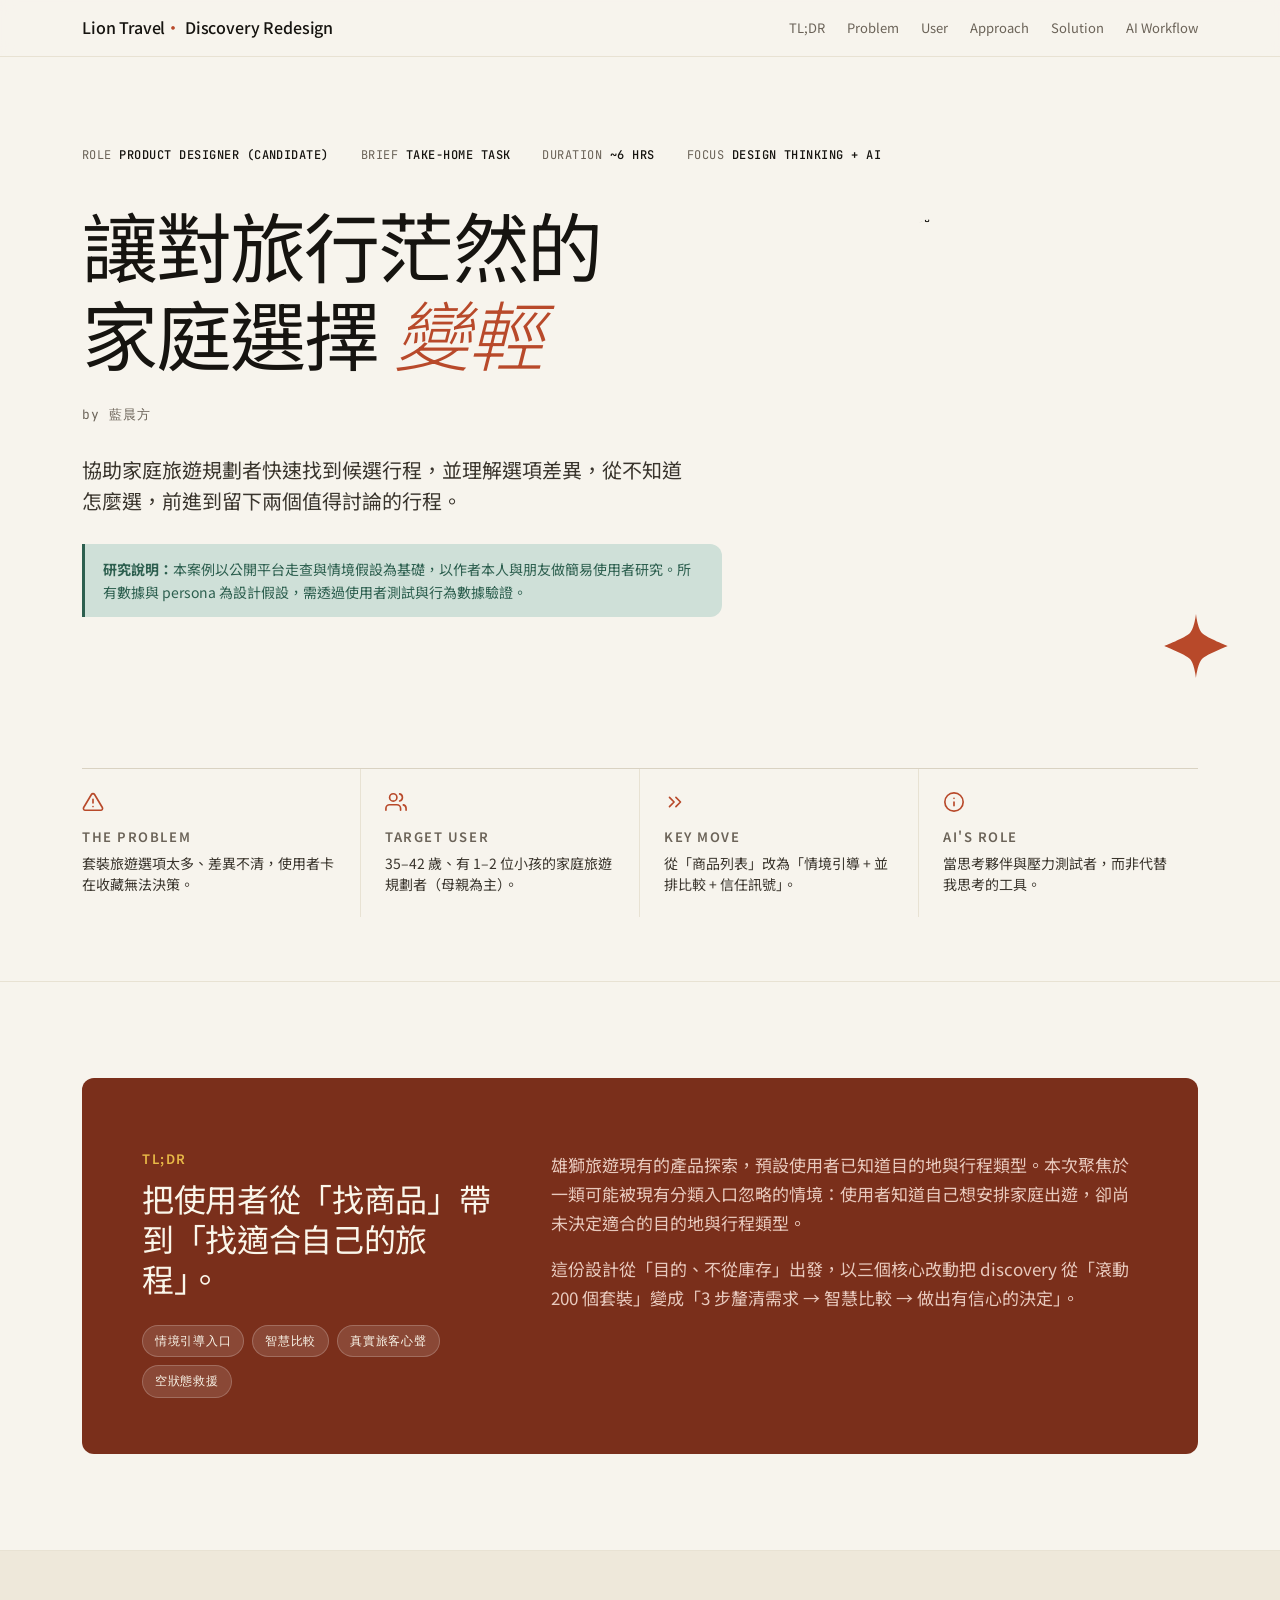
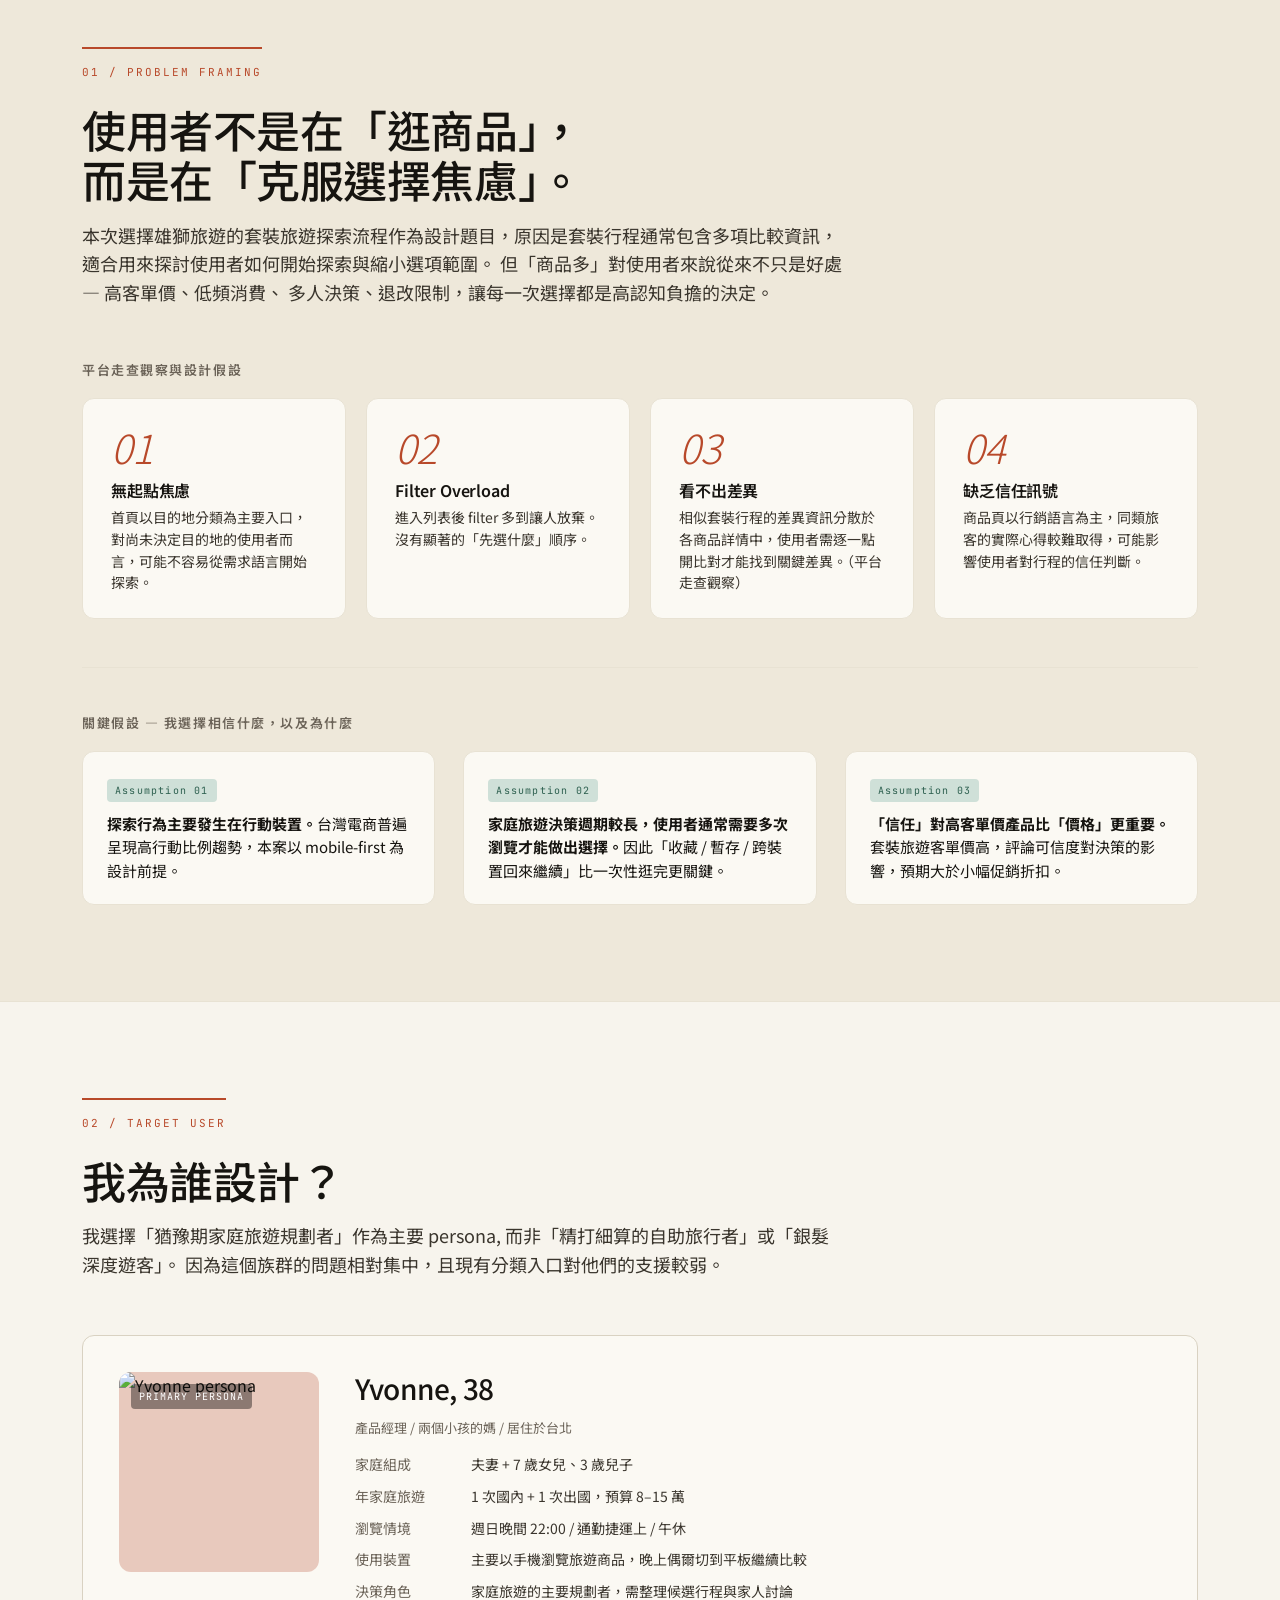
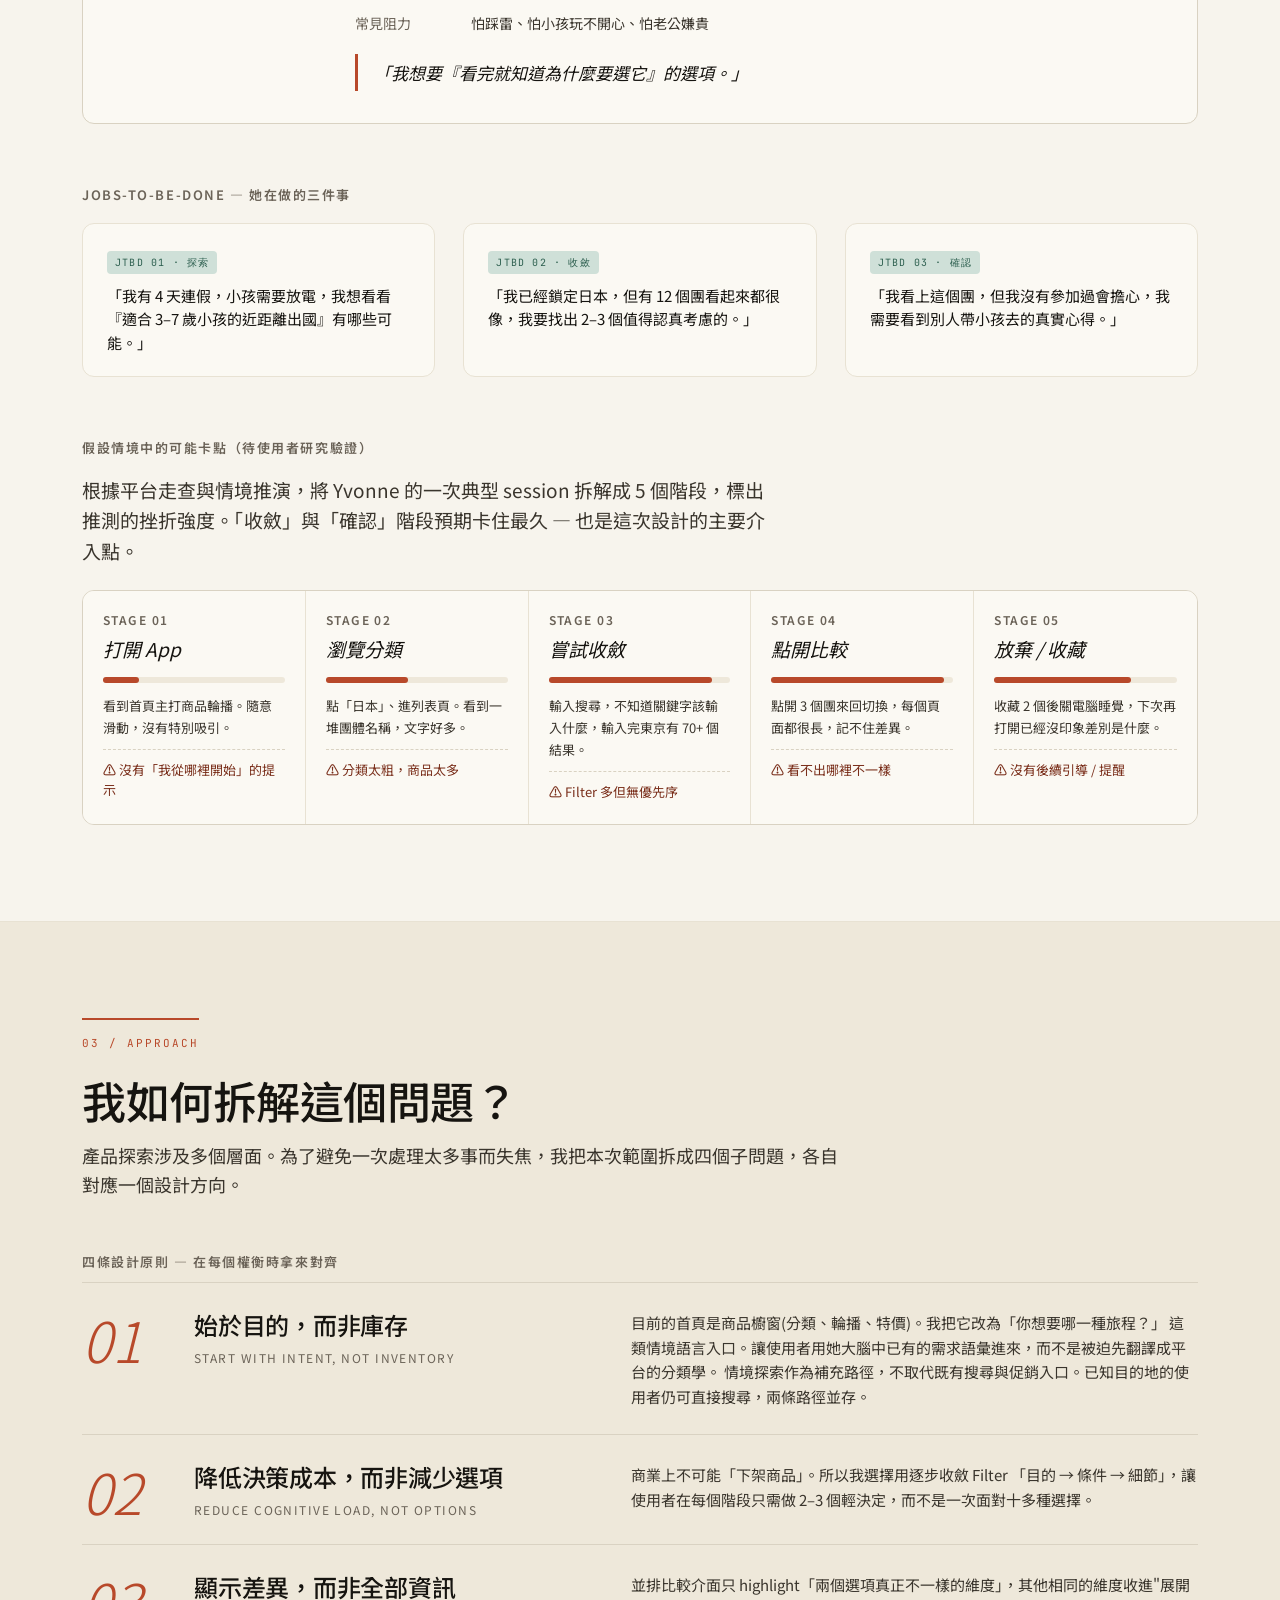
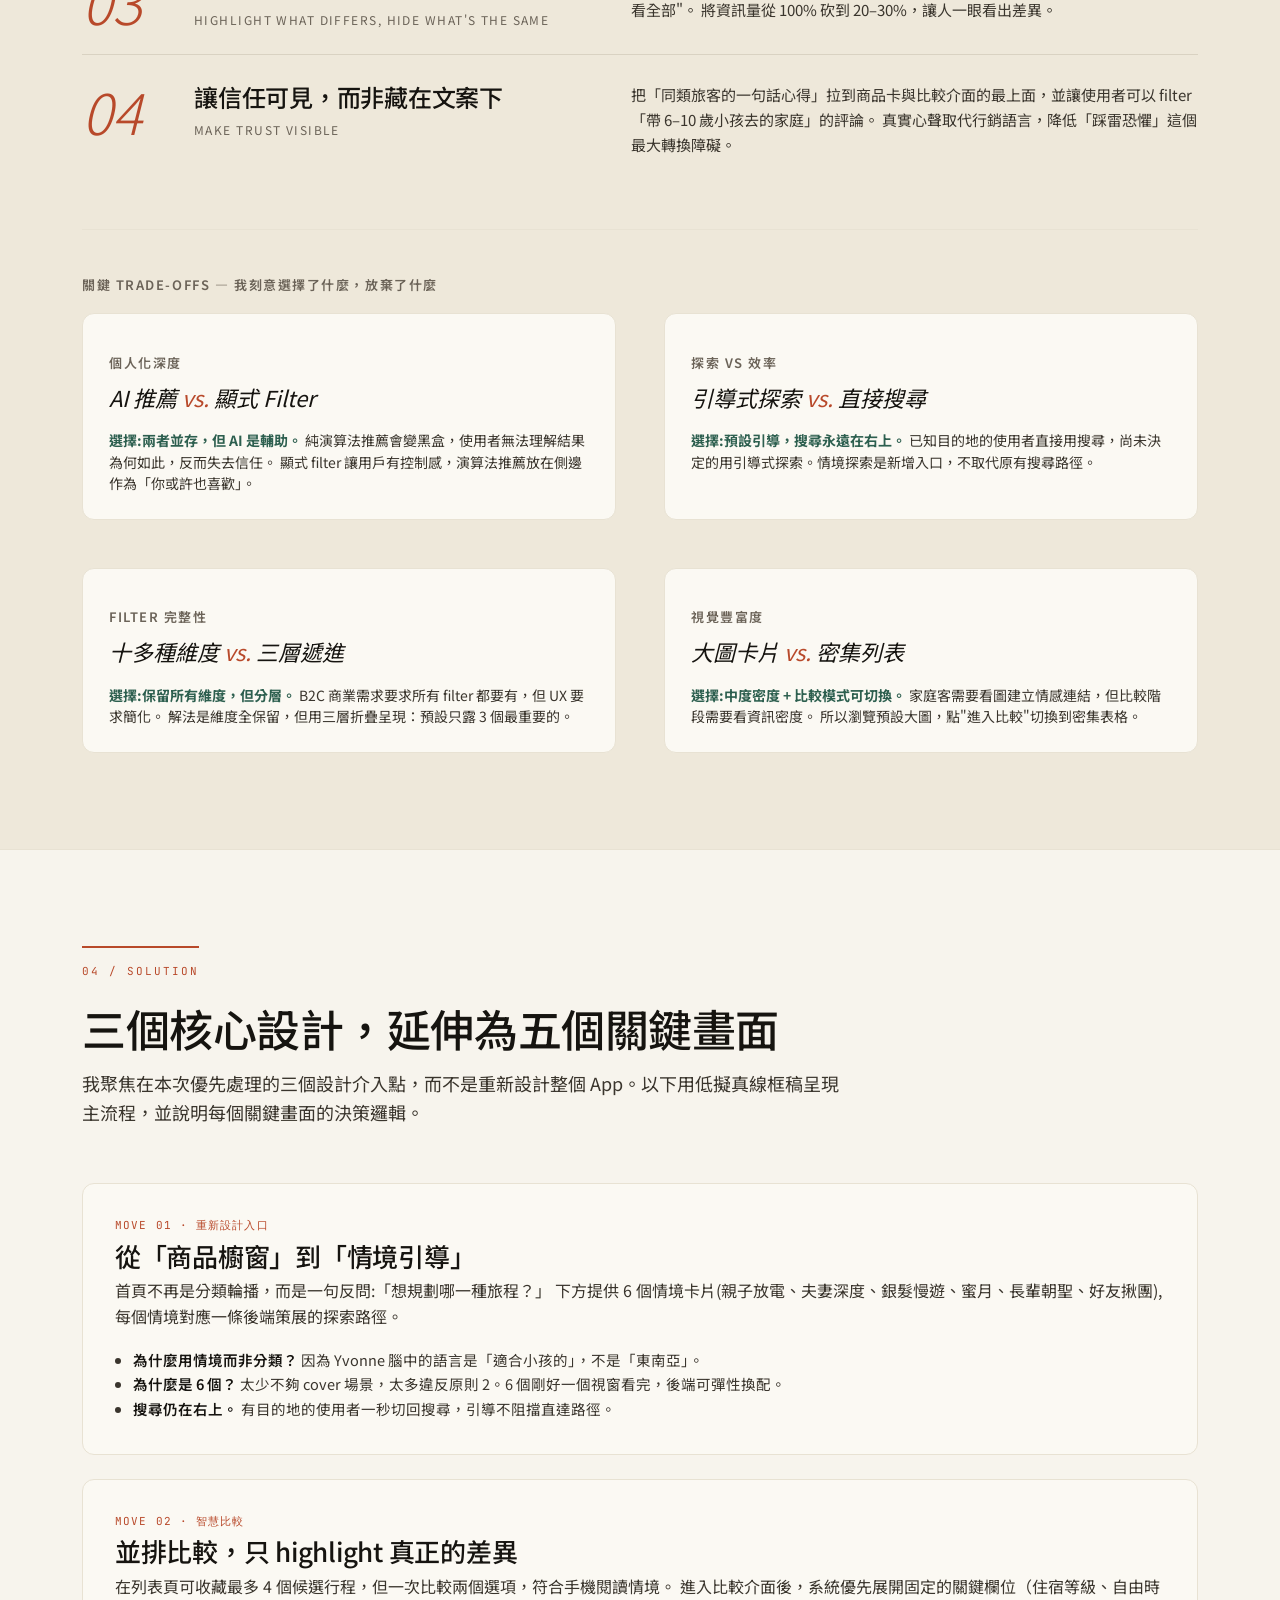
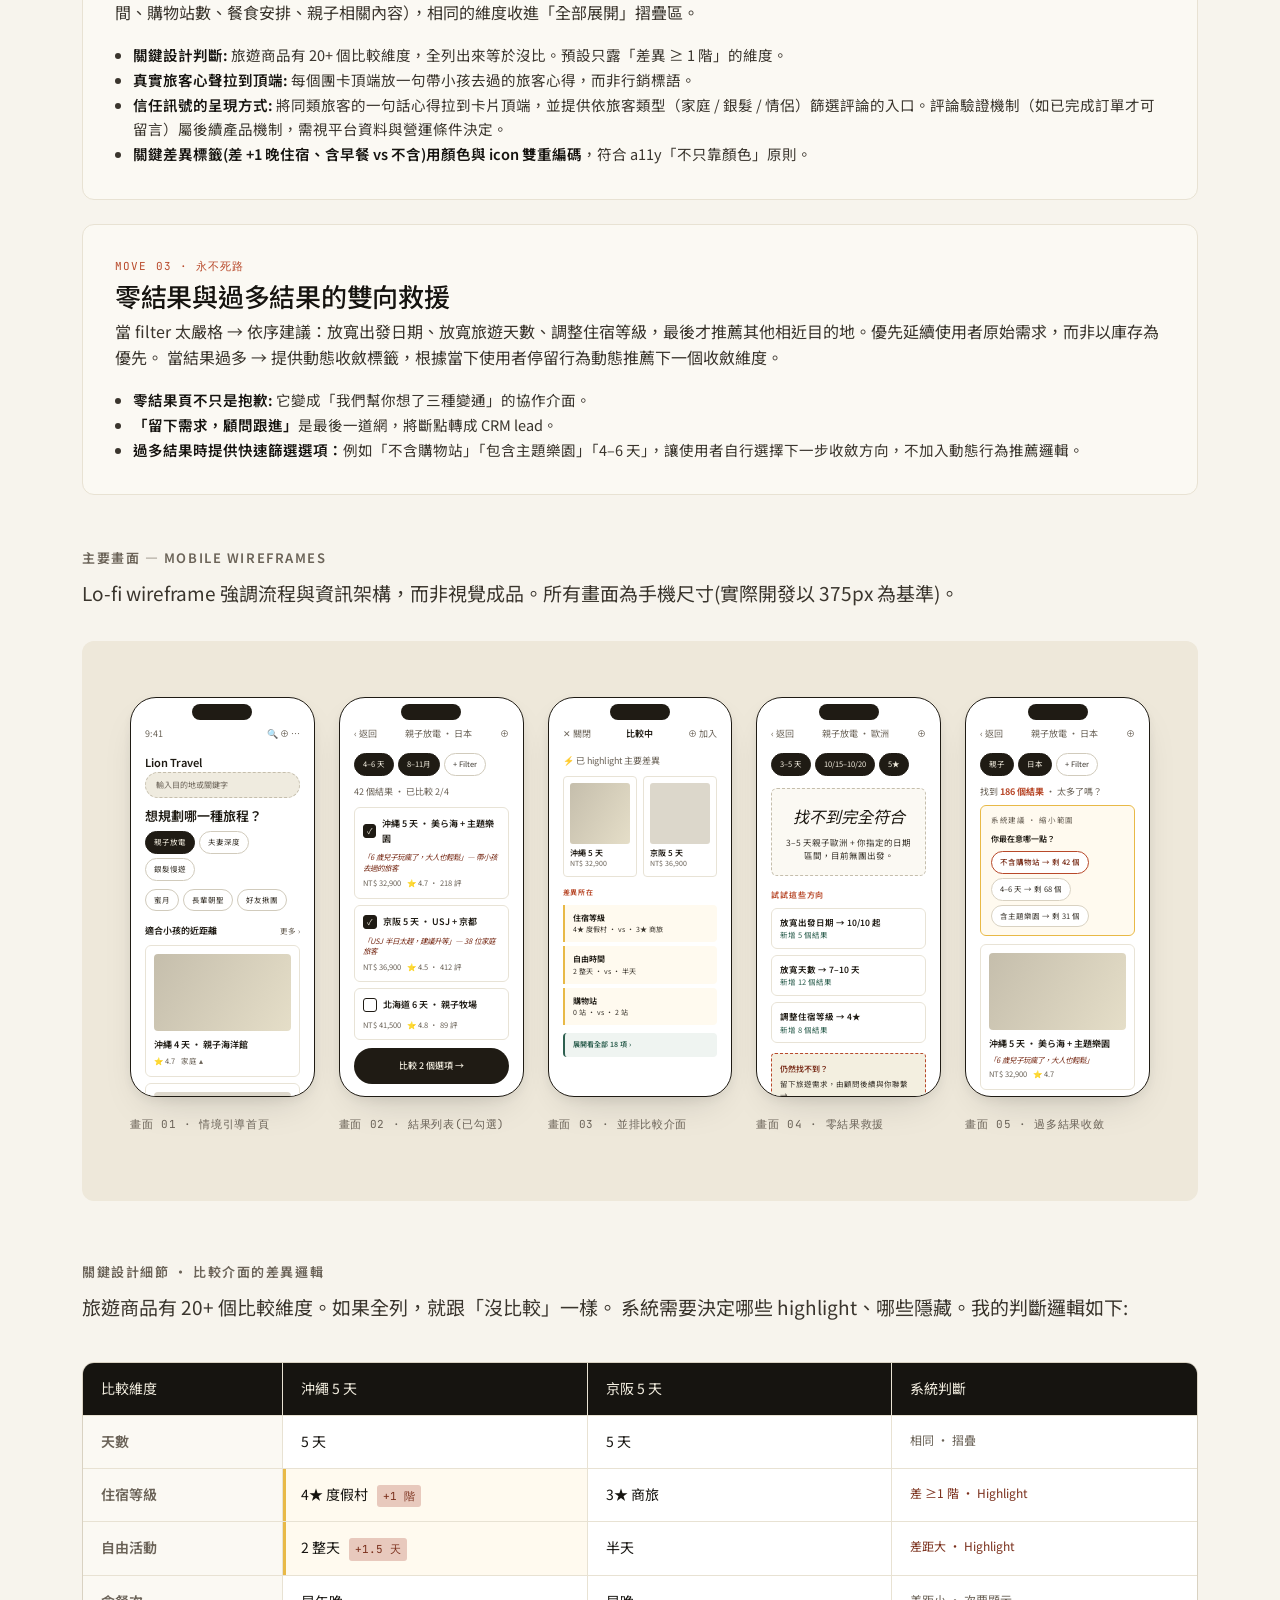
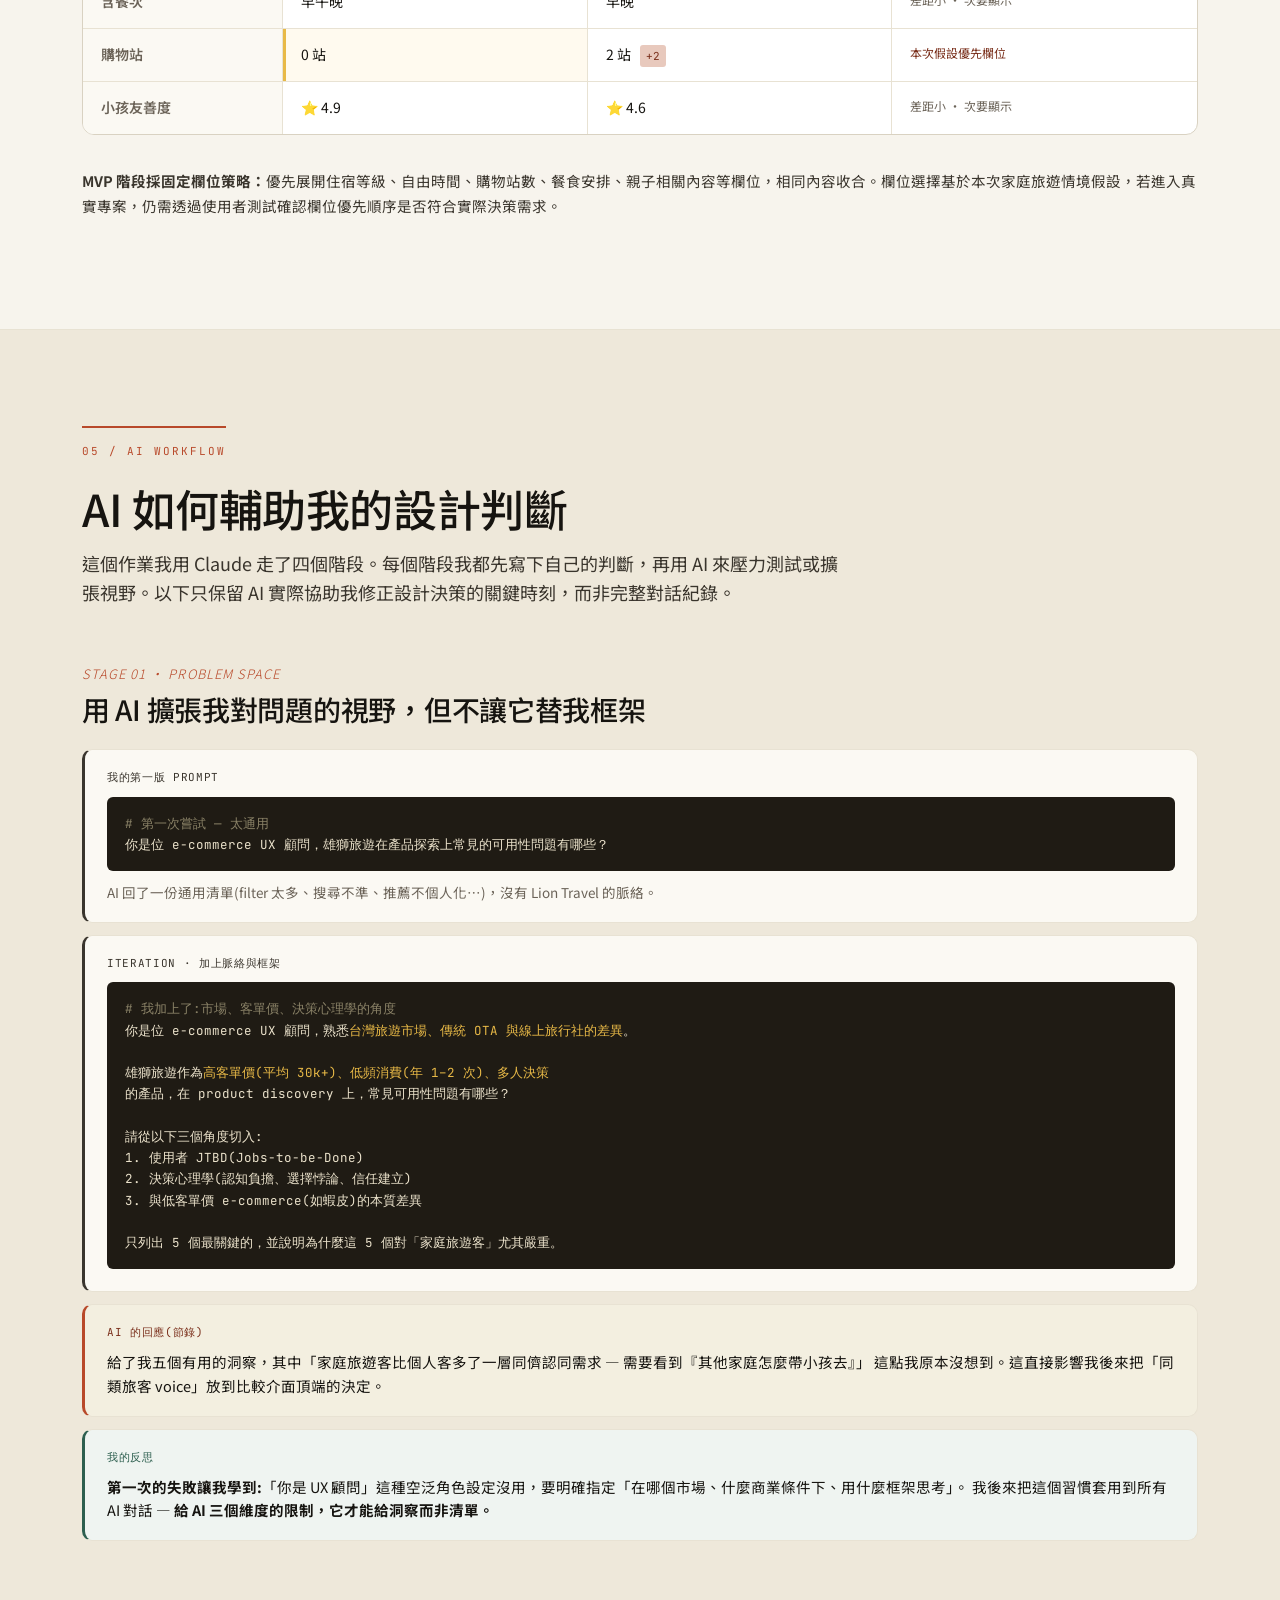
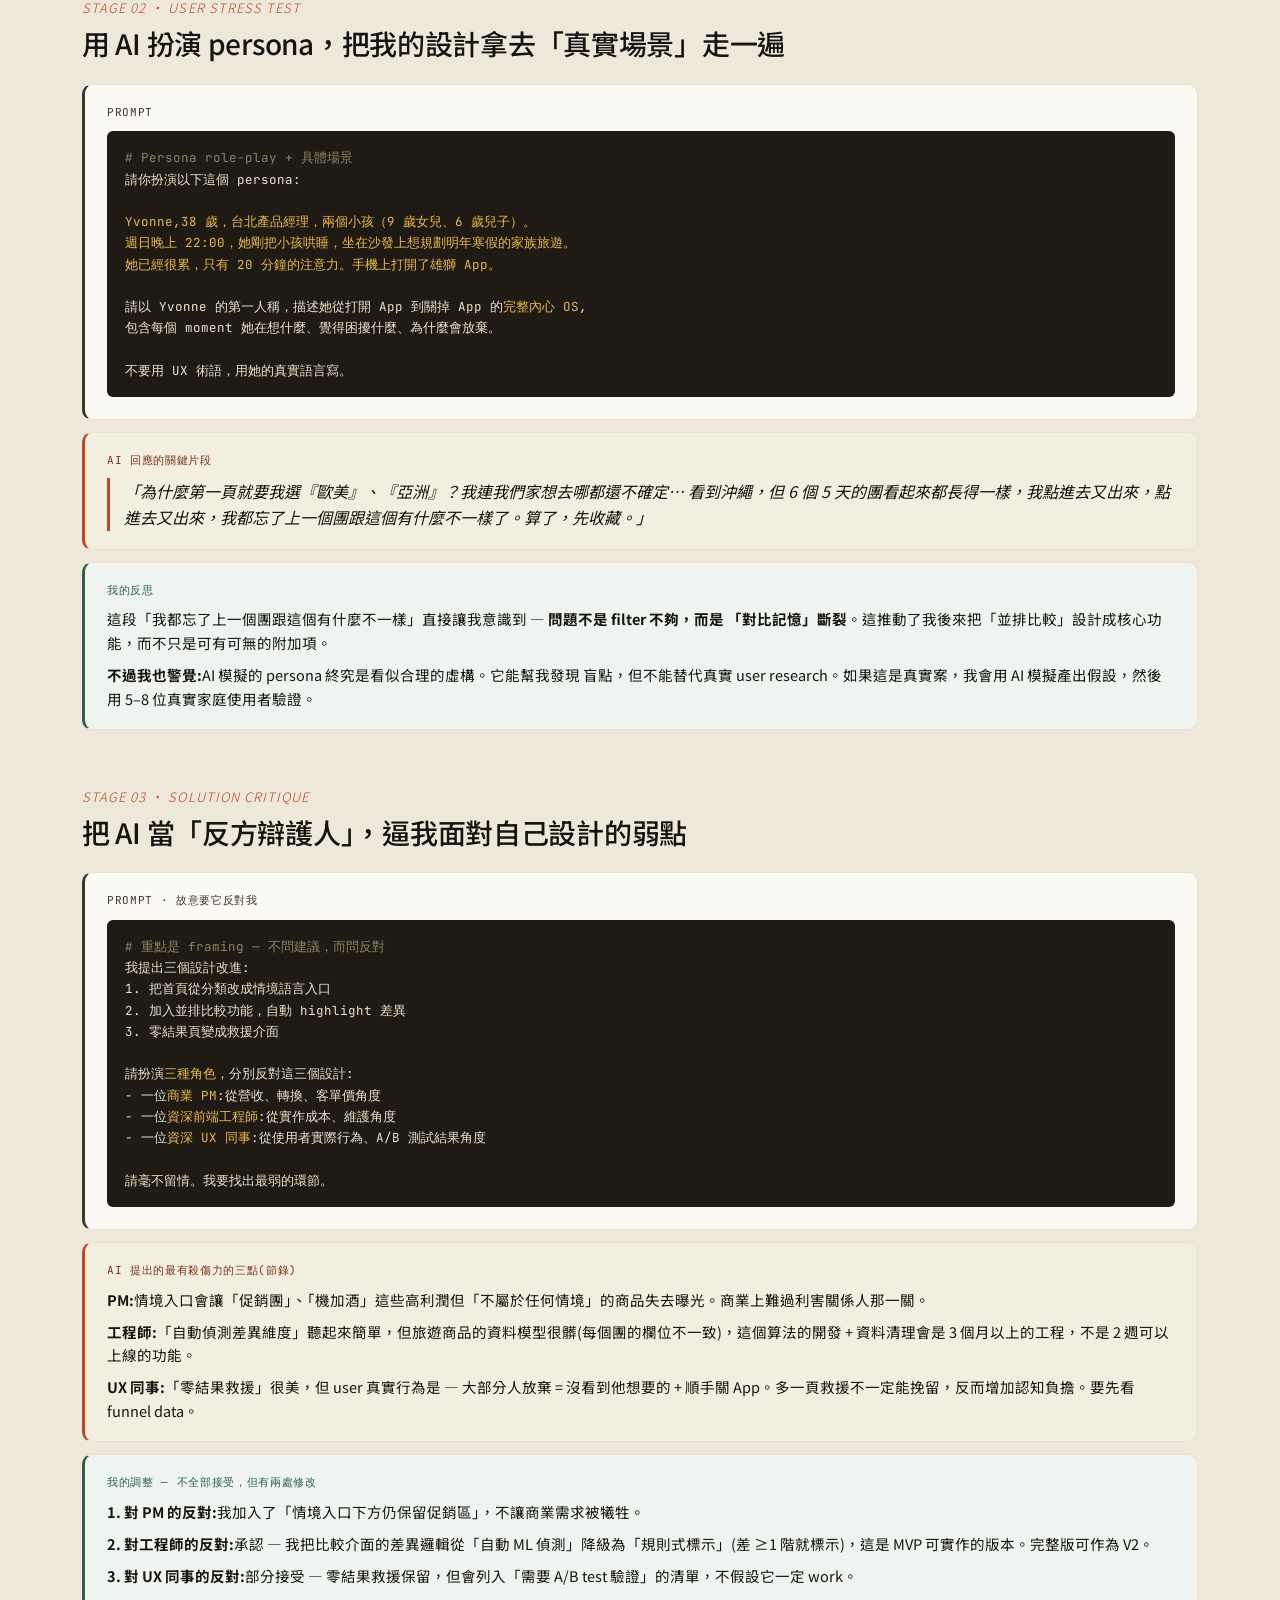
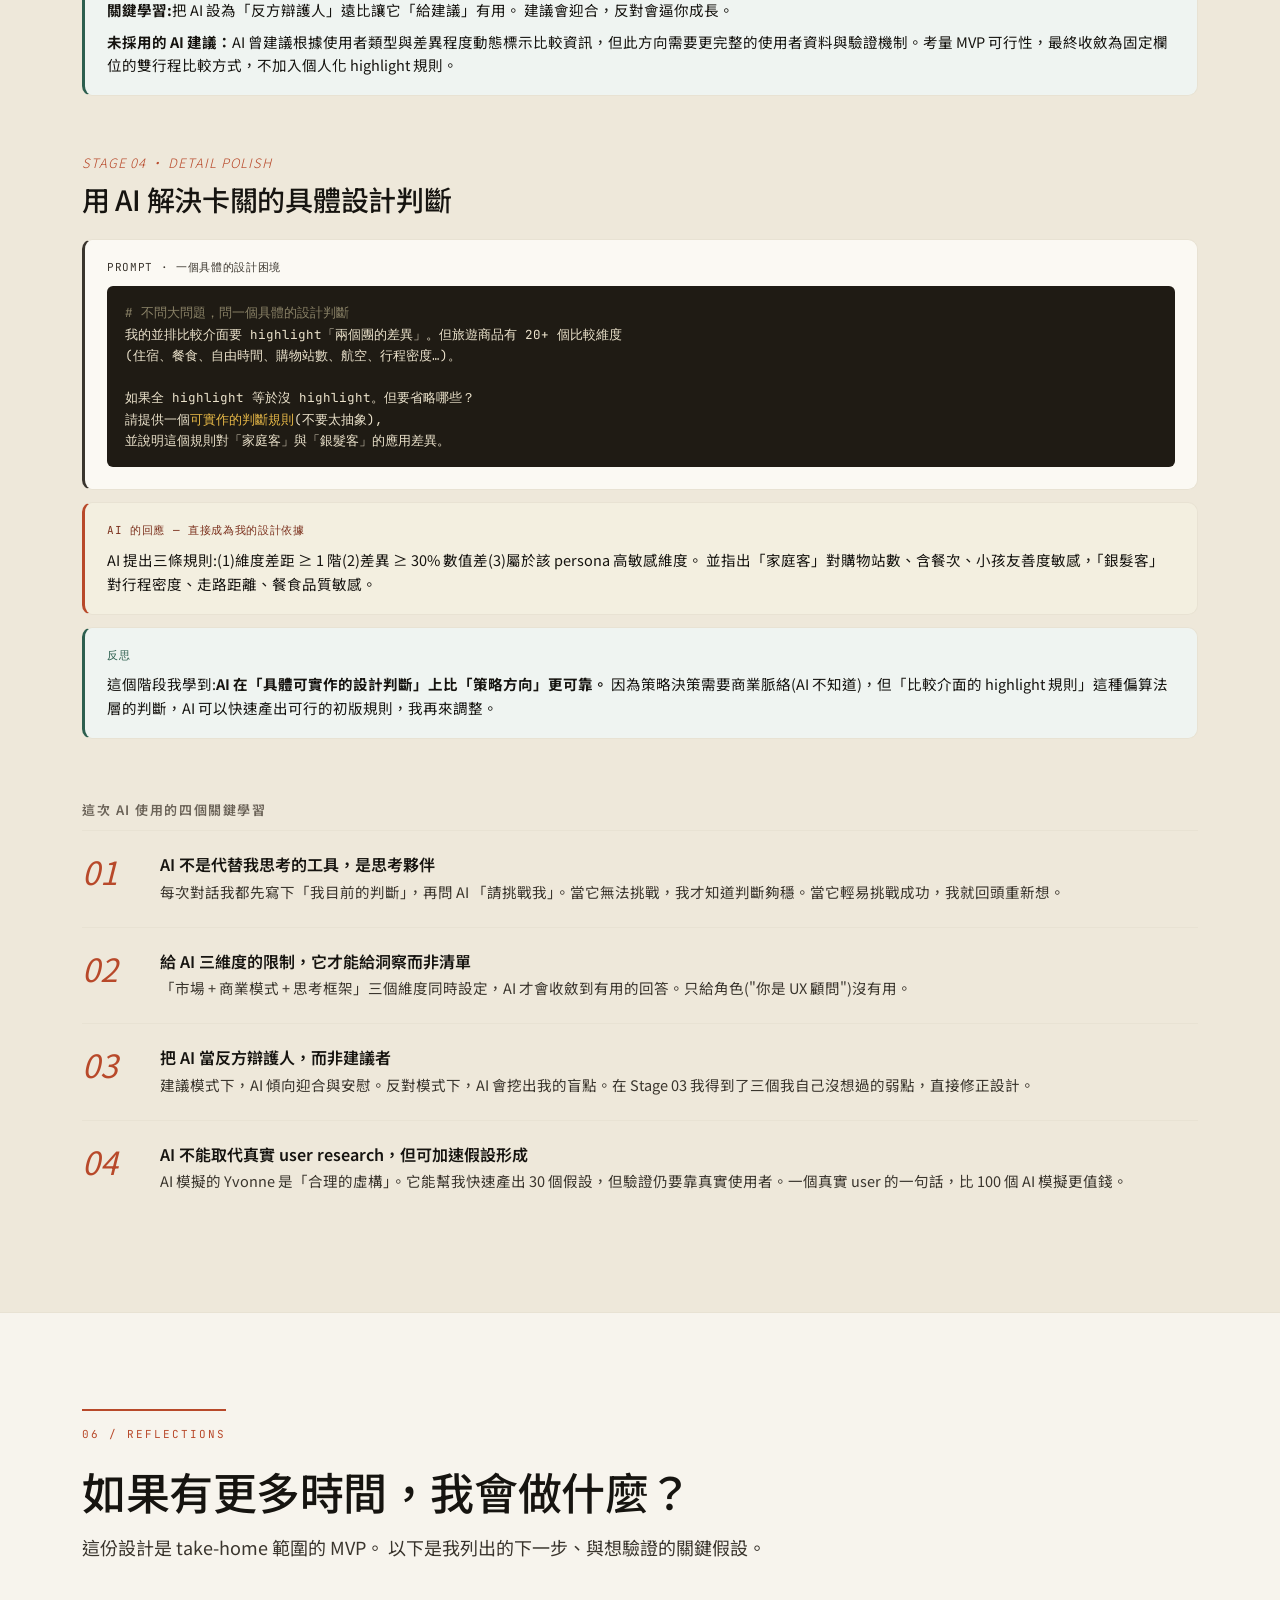
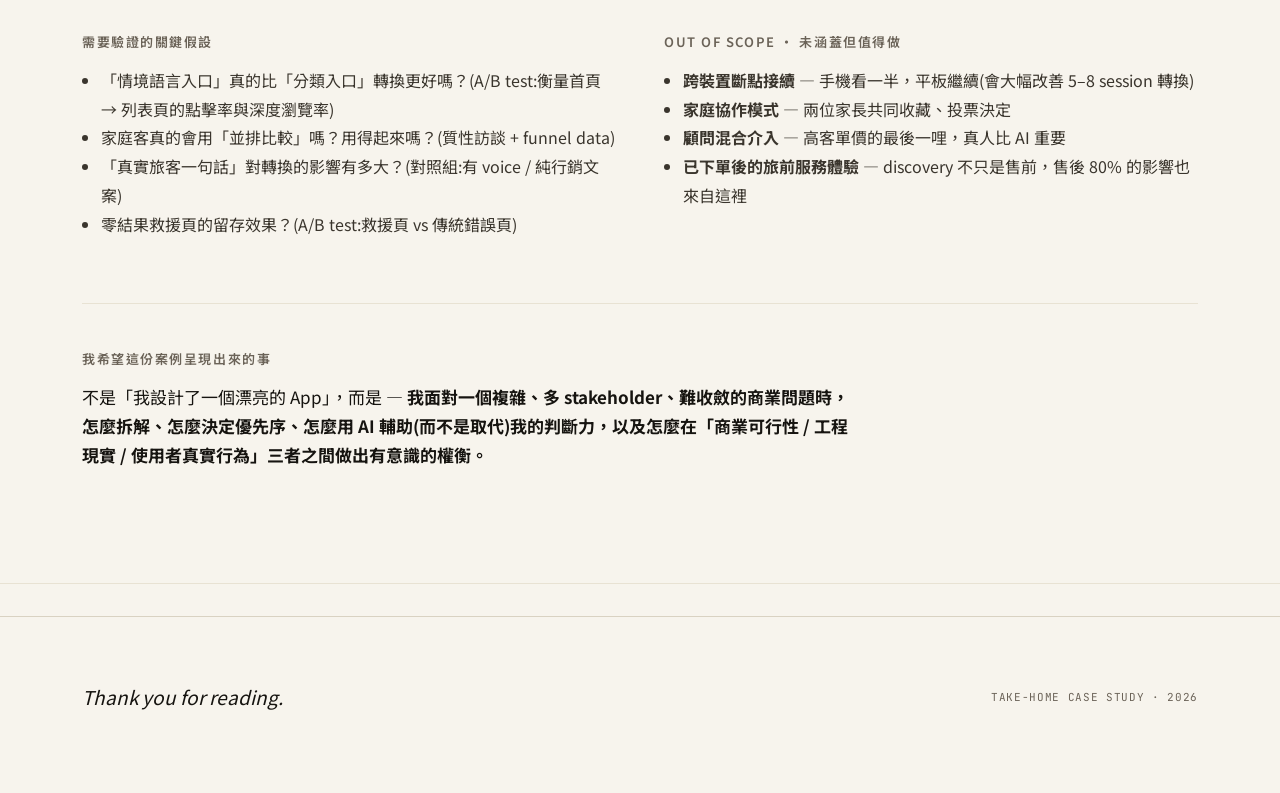
==== commit 8eecf02b: "Add sparkle star decoration to hero image - Wrap hero image in .hero-img-wrap for overflow positioni" ====
--- a/Homeworks/lion2026.html
+++ b/Homeworks/lion2026.html
@@ -83,12 +83,21 @@
     display: grid; grid-template-columns: 1fr 380px; gap: 64px;
     align-items: start; margin-bottom: 60px;
   }
+  .hero-img-wrap{ position: relative; }
   .hero-img{
     border-radius: 999px; overflow: hidden;
     aspect-ratio: 3 / 4; position: sticky; top: 80px;
   }
   .hero-img img{ width: 100%; height: 100%; object-fit: cover; object-position: center 30%; display: block; }
-  @media (max-width: 960px){ .hero-body{ grid-template-columns: 1fr; } .hero-img{ display: none; } }
+  .hero-star{
+    position: absolute; bottom: 6%; right: -8%;
+    width: 64px; height: 64px;
+    color: var(--accent);
+    animation: star-spin 6s linear infinite;
+    pointer-events: none;
+  }
+  @keyframes star-spin{ to{ transform: rotate(360deg); } }
+  @media (max-width: 960px){ .hero-body{ grid-template-columns: 1fr; } .hero-img-wrap{ display: none; } }
   .hero .meta-row{
     display: flex; gap: 32px; flex-wrap: wrap;
     font-family: var(--mono); font-size: 12px; letter-spacing: 0.04em;
@@ -492,8 +501,13 @@
         </div>
       </div>
 
-      <div class="hero-img">
-        <img src="https://plus.unsplash.com/premium_photo-1740506843232-47184011d938?q=80&w=980&auto=format&fit=crop&ixlib=rb-4.1.0&ixid=M3wxMjA3fDB8MHxwaG90by1wYWdlfHx8fGVufDB8fHx8fA%3D%3D" alt="家庭旅遊情境">
+      <div class="hero-img-wrap">
+        <div class="hero-img">
+          <img src="https://plus.unsplash.com/premium_photo-1740506843232-47184011d938?q=80&w=980&auto=format&fit=crop&ixlib=rb-4.1.0&ixid=M3wxMjA3fDB8MHxwaG90by1wYWdlfHx8fGVufDB8fHx8fA%3D%3D" alt="家庭旅遊情境">
+        </div>
+        <svg class="hero-star" viewBox="0 0 64 64" fill="currentColor" xmlns="http://www.w3.org/2000/svg">
+          <path d="M32 0 C32 0 33.5 14 38 19 C43 24 64 32 64 32 C64 32 43 40 38 45 C33.5 50 32 64 32 64 C32 64 30.5 50 26 45 C21 40 0 32 0 32 C0 32 21 24 26 19 C30.5 14 32 0 32 0Z"/>
+        </svg>
       </div>
     </div>
 
